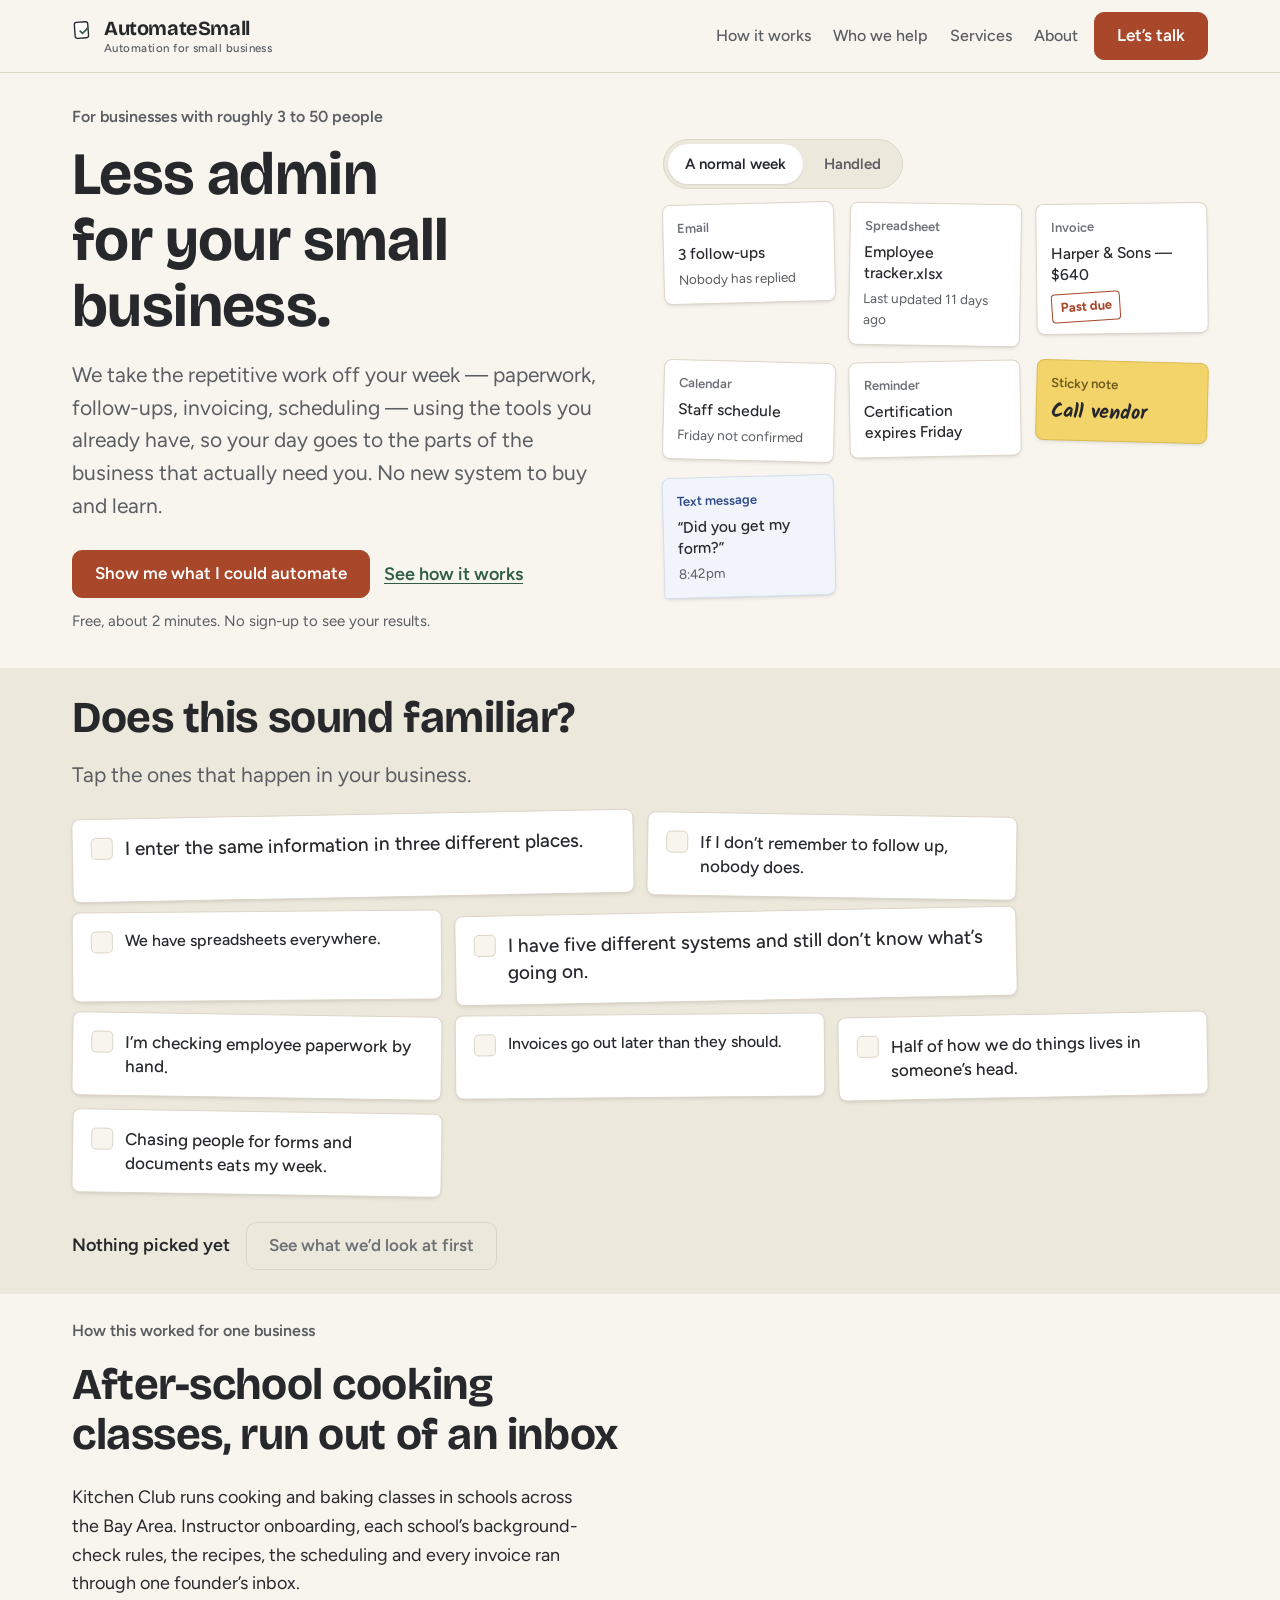
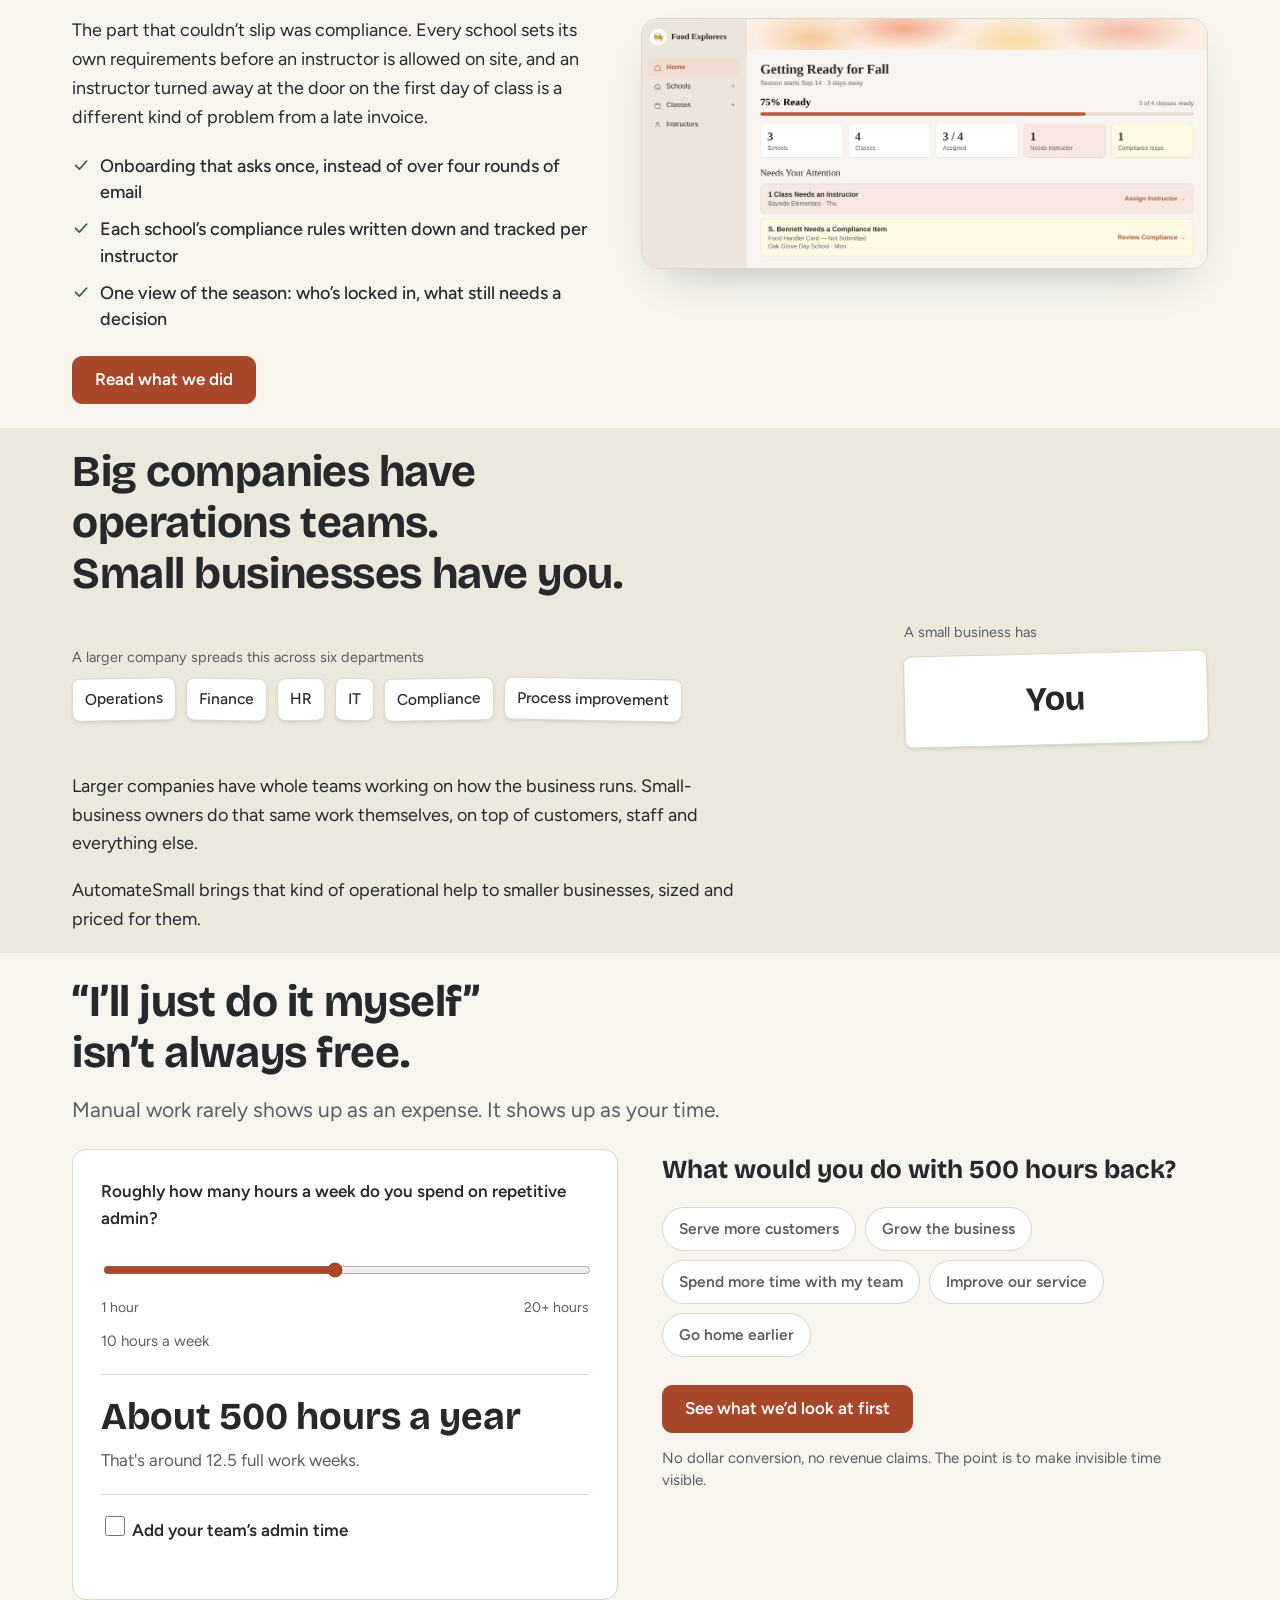
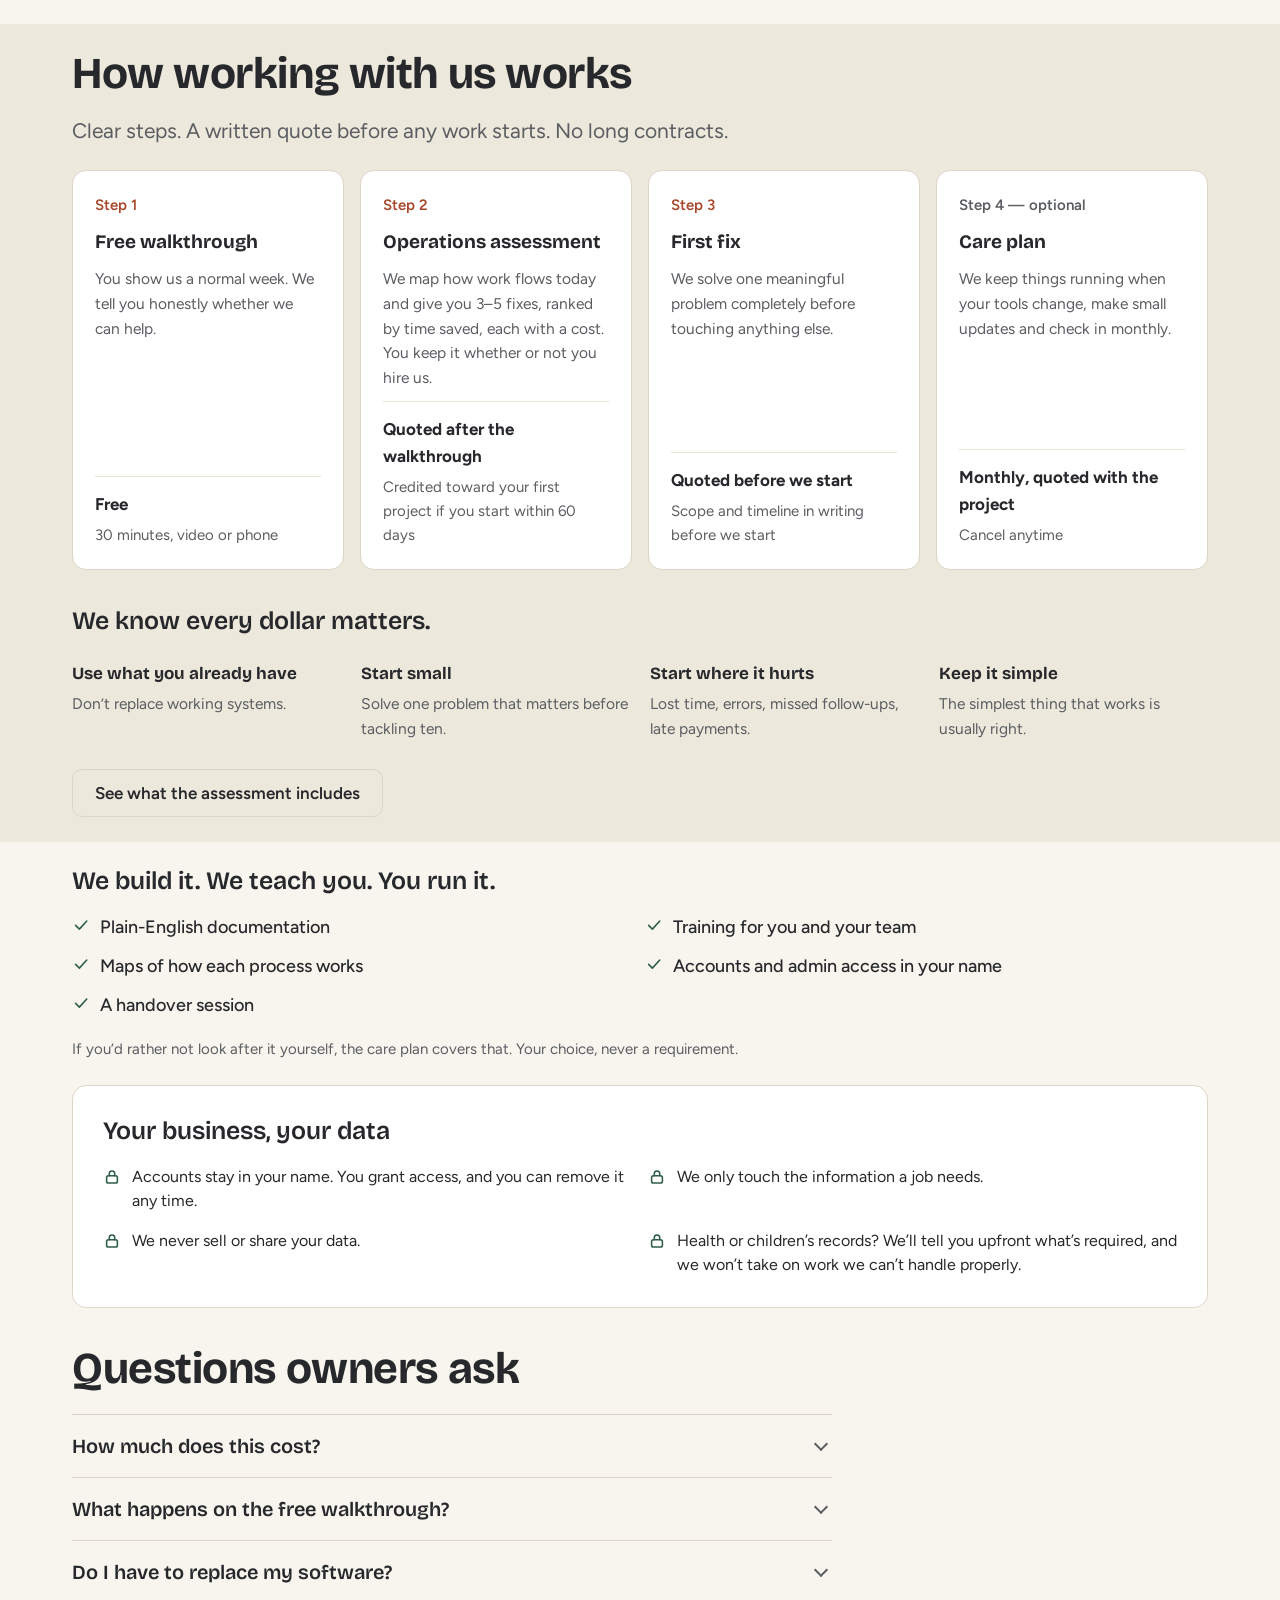
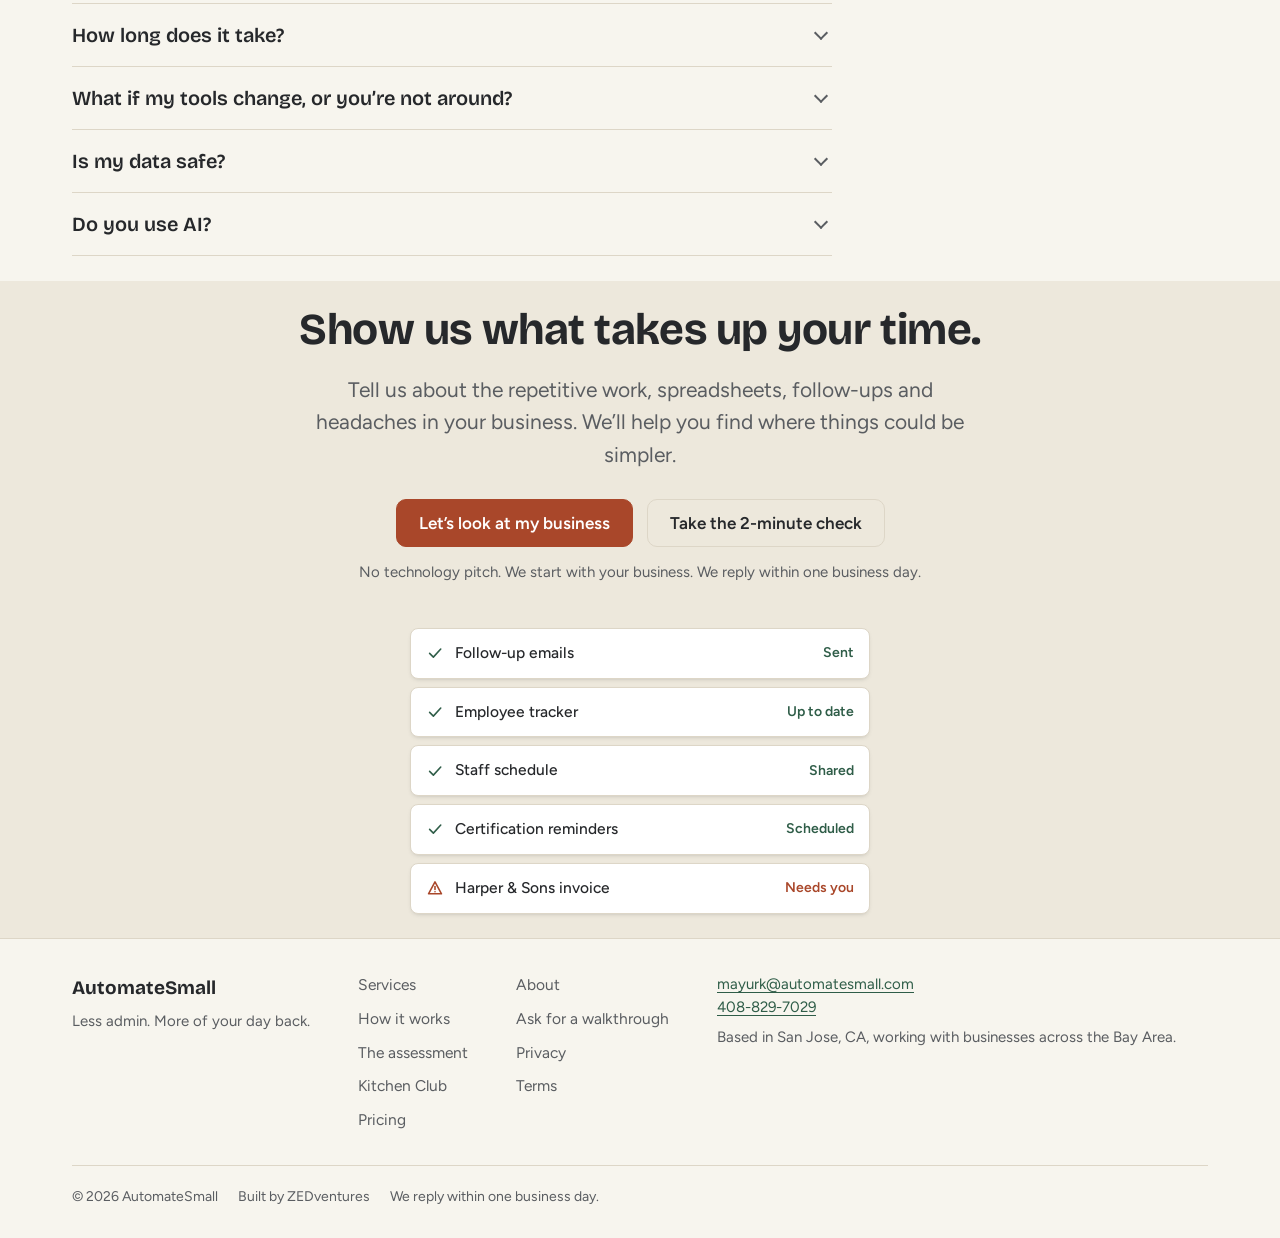
==== index.html @ 80edc84f "Require the kind of business before the check hands off to booking The panel is headed "in a busines" ====
<!doctype html>
<html lang="en">
<head>
<meta charset="utf-8">
<meta name="viewport" content="width=device-width, initial-scale=1">
<title>AutomateSmall</title>
<meta name="description" content="Less admin for small business owners. We look at how your business actually runs, cut the steps that don&rsquo;t need to exist, and make the rest happen automatically using the tools you already have.">
<meta property="og:title" content="AutomateSmall">
<meta property="og:description" content="Less admin for small business owners.">
<meta property="og:url" content="https://automatesmall.com/">
<meta property="og:type" content="website">
<!-- og.png is a real 1200x630 asset built from site copy only. Replace with
     the hero desk render when there is one. -->
<meta property="og:image" content="https://automatesmall.com/assets/og.png">
<meta name="twitter:card" content="summary_large_image">
<link rel="canonical" href="https://automatesmall.com/">
<link rel="preconnect" href="https://fonts.googleapis.com">
<link rel="preconnect" href="https://fonts.gstatic.com" crossorigin>
<link rel="stylesheet" href="https://fonts.googleapis.com/css2?family=Bricolage+Grotesque:opsz,wght@12..96,600;12..96,700&amp;family=Figtree:wght@400;500;600&amp;family=Kalam&amp;display=swap">
<link rel="stylesheet" href="assets/styles.css">
<script type="application/ld+json">{"@context": "https://schema.org", "@graph": [{"@type": "ProfessionalService", "name": "AutomateSmall", "description": "AutomateSmall looks at how a small business actually runs, removes steps that don't need to exist, and makes the rest happen automatically using tools the owner already has.", "url": "https://automatesmall.com", "email": "mayurk@automatesmall.com", "areaServed": "San Francisco Bay Area", "knowsAbout": ["Small business operations", "Process improvement", "Invoice follow-up", "Employee onboarding", "Certification tracking"]}, {"@type": "FAQPage", "mainEntity": [{"@type": "Question", "name": "How much does this cost?", "acceptedAnswer": {"@type": "Answer", "text": "The walkthrough is free. Everything after it is quoted once we have seen how your business actually runs — the assessment after the walkthrough, the first project after the assessment. You get a written quote before any work starts."}}, {"@type": "Question", "name": "What happens on the free walkthrough?", "acceptedAnswer": {"@type": "Answer", "text": "You tell us about a normal week: where the time goes, what falls through the cracks. We’ll say honestly whether we can help. There’s no slide deck and no pressure to buy anything."}}, {"@type": "Question", "name": "Do I have to replace my software?", "acceptedAnswer": {"@type": "Answer", "text": "Usually not. We start with what you already use, and only suggest something new when it clearly saves more than it costs."}}, {"@type": "Question", "name": "How long does it take?", "acceptedAnswer": {"@type": "Answer", "text": "We give you the timeline in writing along with the price, before anything starts. It depends almost entirely on how many tools are involved and how much of the work lives in somebody’s head."}}, {"@type": "Question", "name": "What if my tools change, or youre not around?", "acceptedAnswer": {"@type": "Answer", "text": "Everything is documented so another person could maintain it. If you’d rather not deal with updates yourself, the care plan covers them."}}, {"@type": "Question", "name": "Is my data safe?", "acceptedAnswer": {"@type": "Answer", "text": "We use the access you grant, only for the job at hand, and you can revoke it at any time."}}, {"@type": "Question", "name": "Do you use AI?", "acceptedAnswer": {"@type": "Answer", "text": "Sometimes, where it’s the simplest reliable way to do a job — like sorting incoming documents or drafting a reminder. It always sits inside a process we design, and you approve anything that matters. We pick whatever does the job most simply."}}]}]}</script>
</head>
<body>
<a class="skip" href="#main">Skip to content</a>

<header class="nav" id="nav">
  <div class="wrap">
    <div class="nav__inner">
      <a class="nav__logo" href="index.html">
        <svg class="nav__mark" viewBox="0 0 24 24" fill="none" aria-hidden="true">
          <rect x="3" y="3.4" width="14.6" height="17.4" rx="2.4" fill="#FFFFFF" stroke="#26282B" stroke-width="1.5" transform="rotate(-4 10 12)"/>
          <path d="M9 13.3l2.5 2.5 5.5-5.9" stroke="#2F5D48" stroke-width="1.9" stroke-linecap="round" stroke-linejoin="round"/>
        </svg>
        <span class="nav__name">AutomateSmall<span class="nav__tag">Automation for small business</span></span>
      </a>
      <nav class="nav__links" aria-label="Primary">
        <a href="how-it-works.html">How it works</a>
        <a href="about.html#who">Who we help</a>
        <a href="services.html">Services</a>
        <a href="about.html">About</a>
      </nav>
      <a class="btn btn--primary nav__cta" href="book.html">Let&rsquo;s talk</a>
      <a class="btn btn--primary nav__mcta" href="book.html">Let&rsquo;s talk</a>
      <button class="nav__toggle" id="nav-toggle" aria-expanded="false" aria-controls="nav-panel">Menu</button>
    </div>
    <div class="nav__panel" id="nav-panel">
      <a href="how-it-works.html">How it works</a>
      <a href="about.html#who">Who we help</a>
      <a href="services.html">Services</a>
      <a href="about.html">About</a>
      <a href="book.html">Ask for a walkthrough</a>
    </div>
  </div>
</header>

<main id="main">

<!-- C1 ------------------------------------------------------------- hero -->
<section class="hero">
  <div class="wrap">
    <div class="hero__grid">
      <div>
        <p class="eyebrow">For businesses with roughly 3 to 50 people</p>
        <h1>Less admin for your small business.</h1>
        <p class="lede lede--full">We take the repetitive work off your week &mdash; paperwork, follow-ups, invoicing, scheduling &mdash; using the tools you already have, so your day goes to the parts of the business that actually need you. No new system to buy and learn.</p>
        <p class="lede lede--short">We take repetitive work off your week using the tools you already have.</p>

        <div class="btn-row hero__cta">
          <button class="btn btn--primary" type="button" id="hero-cta">Show me what I could automate</button>
          <a class="textlink" href="how-it-works.html">See how it works</a>
        </div>
        <p class="small hero__micro">Free, about 2 minutes. No sign-up to see your results.</p>

      </div>

      <div id="desk">
        <div class="desk__bar">
          <div class="toggle" role="group" aria-label="Show the desk before or after">
            <button type="button" data-show="before" aria-pressed="true">A normal week</button>
            <button type="button" data-show="after" aria-pressed="false">Handled</button>
          </div>
        </div>
        <div class="stack">
          <div class="stack__layer" data-layer="before">
            <h2 class="vh">A normal week on the desk</h2>
            <div class="slips">
              <article class="slip slip--a"><p class="slip__label">Email</p><p class="slip__body">3 follow-ups</p><p class="slip__meta">Nobody has replied</p></article>
              <article class="slip slip--b"><p class="slip__label">Spreadsheet</p><p class="slip__body">Employee tracker.xlsx</p><p class="slip__meta">Last updated 11 days ago</p></article>
              <article class="slip slip--c"><p class="slip__label">Invoice</p><p class="slip__body">Harper &amp; Sons &mdash; $640</p><span class="stamp stamp--due">Past due</span></article>
              <article class="slip slip--d"><p class="slip__label">Calendar</p><p class="slip__body">Staff schedule</p><p class="slip__meta">Friday not confirmed</p></article>
              <article class="slip slip--e"><p class="slip__label">Reminder</p><p class="slip__body">Certification expires Friday</p></article>
              <article class="slip slip--f slip--sticky"><p class="slip__label">Sticky note</p><p class="slip__body">Call vendor</p></article>
              <article class="slip slip--g slip--msg"><p class="slip__label">Text message</p><p class="slip__body">&ldquo;Did you get my form?&rdquo;</p><p class="slip__meta">8:42pm</p></article>
            </div>
          </div>
          <div class="stack__layer" data-layer="after" data-state="hidden">
            <h2 class="vh">The same week, handled</h2>
            <div class="handled">
              <div class="hcard hcard--done">
                <div class="hcard__top"><span class="hcard__title">Handled</span><span class="hcard__n">3 done</span></div>
                <ul class="tlist">
                  <li><svg width="18" height="18" viewBox="0 0 20 20" fill="none" stroke="#2F5D48" stroke-width="1.75" stroke-linecap="round" stroke-linejoin="round" aria-hidden="true"><path d="M4 10.4l4.2 4.2L16.4 5.6"/></svg><span>3 follow-ups sent</span></li>
                  <li><svg width="18" height="18" viewBox="0 0 20 20" fill="none" stroke="#2F5D48" stroke-width="1.75" stroke-linecap="round" stroke-linejoin="round" aria-hidden="true"><path d="M4 10.4l4.2 4.2L16.4 5.6"/></svg><span>Staff schedule shared</span></li>
                  <li><svg width="18" height="18" viewBox="0 0 20 20" fill="none" stroke="#2F5D48" stroke-width="1.75" stroke-linecap="round" stroke-linejoin="round" aria-hidden="true"><path d="M4 10.4l4.2 4.2L16.4 5.6"/></svg><span>Employee tracker updated</span></li>
                </ul>
              </div>
              <div class="hcard hcard--you">
                <div class="hcard__top"><span class="hcard__title">Needs you</span><span class="hcard__n">2 items</span></div>
                <ul class="tlist">
                  <li><svg width="18" height="18" viewBox="0 0 20 20" fill="none" stroke="#A9472A" stroke-width="1.75" stroke-linecap="round" stroke-linejoin="round" aria-hidden="true"><path d="M10 3.2l7.2 13.2H2.8z"/><path d="M10 8.4v3.2"/><path d="M10 14.1h.01"/></svg><span>Harper &amp; Sons is 30 days past due</span></li>
                  <li><svg width="18" height="18" viewBox="0 0 20 20" fill="none" stroke="#A9472A" stroke-width="1.75" stroke-linecap="round" stroke-linejoin="round" aria-hidden="true"><path d="M10 3.2l7.2 13.2H2.8z"/><path d="M10 8.4v3.2"/><path d="M10 14.1h.01"/></svg><span>Certification expires Friday</span></li>
                </ul>
                <p class="hcard__note">The decisions stay with you. That&rsquo;s deliberate.</p>
              </div>
            </div>
            <p class="exnote"><svg width="16" height="16" viewBox="0 0 20 20" fill="none" stroke="#5A5D61" stroke-width="1.75" stroke-linecap="round" stroke-linejoin="round" aria-hidden="true"><circle cx="10" cy="10" r="7.1"/><path d="M10 9.2v4.2"/><path d="M10 6.4h.01"/></svg><span>Example. Yours is built around the tools you already use.</span></p>
          </div>
        </div>
      </div>
    </div>
  </div>
</section>

<!-- C2 ------------------------------------------------- the recognition wall -->
<section class="sec sec--deep" id="recognition">
  <div class="wrap">
    <div class="sec-head">
      <h2>Does this sound familiar?</h2>
      <p class="lede">Tap the ones that happen in your business.</p>
    </div>
    <div class="wall" id="wall">
        <button type="button" class="stmt stmt--lg" aria-pressed="false" data-id="R1" data-maps="W4 W1 W8"><span class="stmt__box" aria-hidden="true"><svg width="13" height="13" viewBox="0 0 20 20" fill="none" stroke="#2F5D48" stroke-width="2.2" stroke-linecap="round" stroke-linejoin="round"><path d="M4 10.4l4.2 4.2L16.4 5.6"/></svg></span><span>I enter the same information in three different places.</span></button>
        <button type="button" class="stmt" aria-pressed="false" data-id="R2" data-maps="W5 W3 W6"><span class="stmt__box" aria-hidden="true"><svg width="13" height="13" viewBox="0 0 20 20" fill="none" stroke="#2F5D48" stroke-width="2.2" stroke-linecap="round" stroke-linejoin="round"><path d="M4 10.4l4.2 4.2L16.4 5.6"/></svg></span><span>If I don&rsquo;t remember to follow up, nobody does.</span></button>
        <button type="button" class="stmt stmt--sm" aria-pressed="false" data-id="R3" data-maps="W8 W2"><span class="stmt__box" aria-hidden="true"><svg width="13" height="13" viewBox="0 0 20 20" fill="none" stroke="#2F5D48" stroke-width="2.2" stroke-linecap="round" stroke-linejoin="round"><path d="M4 10.4l4.2 4.2L16.4 5.6"/></svg></span><span>We have spreadsheets everywhere.</span></button>
        <button type="button" class="stmt stmt--lg" aria-pressed="false" data-id="R4" data-maps="W8"><span class="stmt__box" aria-hidden="true"><svg width="13" height="13" viewBox="0 0 20 20" fill="none" stroke="#2F5D48" stroke-width="2.2" stroke-linecap="round" stroke-linejoin="round"><path d="M4 10.4l4.2 4.2L16.4 5.6"/></svg></span><span>I have five different systems and still don&rsquo;t know what&rsquo;s going on.</span></button>
        <button type="button" class="stmt" aria-pressed="false" data-id="R5" data-maps="W1 W2 W7"><span class="stmt__box" aria-hidden="true"><svg width="13" height="13" viewBox="0 0 20 20" fill="none" stroke="#2F5D48" stroke-width="2.2" stroke-linecap="round" stroke-linejoin="round"><path d="M4 10.4l4.2 4.2L16.4 5.6"/></svg></span><span>I&rsquo;m checking employee paperwork by hand.</span></button>
        <button type="button" class="stmt stmt--sm" aria-pressed="false" data-id="R6" data-maps="W3"><span class="stmt__box" aria-hidden="true"><svg width="13" height="13" viewBox="0 0 20 20" fill="none" stroke="#2F5D48" stroke-width="2.2" stroke-linecap="round" stroke-linejoin="round"><path d="M4 10.4l4.2 4.2L16.4 5.6"/></svg></span><span>Invoices go out later than they should.</span></button>
        <button type="button" class="stmt" aria-pressed="false" data-id="R7" data-maps="W1 W4"><span class="stmt__box" aria-hidden="true"><svg width="13" height="13" viewBox="0 0 20 20" fill="none" stroke="#2F5D48" stroke-width="2.2" stroke-linecap="round" stroke-linejoin="round"><path d="M4 10.4l4.2 4.2L16.4 5.6"/></svg></span><span>Half of how we do things lives in someone&rsquo;s head.</span></button>
        <button type="button" class="stmt" aria-pressed="false" data-id="R8" data-maps="W7 W4"><span class="stmt__box" aria-hidden="true"><svg width="13" height="13" viewBox="0 0 20 20" fill="none" stroke="#2F5D48" stroke-width="2.2" stroke-linecap="round" stroke-linejoin="round"><path d="M4 10.4l4.2 4.2L16.4 5.6"/></svg></span><span>Chasing people for forms and documents eats my week.</span></button>
    </div>
    <div class="wall__bar">
      <p class="wall__count" id="wall-count" aria-live="polite">Nothing picked yet</p>
      <button class="btn btn--primary" type="button" id="wall-cta" disabled>See what we&rsquo;d look at first</button>
    </div>
  </div>
</section>

<!-- STORY ---------------------------------------------------------------
     Proof belongs immediately before the price. Still singular, not a
     "Case Studies" library. -->
<section class="sec" id="story">
  <div class="wrap">
    <div class="sec-head">
      <p class="eyebrow">How this worked for one business</p>
      <h2>After-school cooking classes, run out of an inbox</h2>
    </div>

    <div class="story">
      <div>
        <div class="prose">
          <p>Kitchen Club runs cooking and baking classes in schools across the Bay Area. Instructor onboarding, each school&rsquo;s background-check rules, the recipes, the scheduling and every invoice ran through one founder&rsquo;s inbox.</p>
          <p>The part that couldn&rsquo;t slip was compliance. Every school sets its own requirements before an instructor is allowed on site, and an instructor turned away at the door on the first day of class is a different kind of problem from a late invoice.</p>
        </div>
        <ul class="story__list">
          <li><svg width="18" height="18" viewBox="0 0 20 20" fill="none" stroke="#2F5D48" stroke-width="1.75" stroke-linecap="round" stroke-linejoin="round" aria-hidden="true"><path d="M4 10.4l4.2 4.2L16.4 5.6"/></svg><span>Onboarding that asks once, instead of over four rounds of email</span></li>
          <li><svg width="18" height="18" viewBox="0 0 20 20" fill="none" stroke="#2F5D48" stroke-width="1.75" stroke-linecap="round" stroke-linejoin="round" aria-hidden="true"><path d="M4 10.4l4.2 4.2L16.4 5.6"/></svg><span>Each school&rsquo;s compliance rules written down and tracked per instructor</span></li>
          <li><svg width="18" height="18" viewBox="0 0 20 20" fill="none" stroke="#2F5D48" stroke-width="1.75" stroke-linecap="round" stroke-linejoin="round" aria-hidden="true"><path d="M4 10.4l4.2 4.2L16.4 5.6"/></svg><span>One view of the season: who&rsquo;s locked in, what still needs a decision</span></li>
        </ul>
        <div class="btn-row" style="margin-top:24px">
          <a class="btn btn--primary" href="kitchen-club.html">Read what we did</a>
        </div>
      </div>
      <a class="story__shot" href="kitchen-club.html" aria-label="Read the Kitchen Club use case">
        <img src="assets/fe-season.webp" width="2560" height="1130" loading="lazy" decoding="async"
             alt="The season overview she opens each morning: how ready the season is, and the two things that need her today.">
      </a>
    </div>
  </div>
</section>

<!-- C4 ----------------------------------------------------------- teams -->
<section class="sec sec--tight sec--deep" id="teams">
  <div class="wrap">
    <div class="sec-head">
      <h2>Big companies have operations teams.<br>Small businesses have you.</h2>
    </div>
    <div class="teams">
      <div>
        <p class="teams__label">A larger company spreads this across six departments</p>
        <div class="tags">
          <span class="tag">Operations</span><span class="tag">Finance</span><span class="tag">HR</span>
          <span class="tag">IT</span><span class="tag">Compliance</span><span class="tag">Process improvement</span>
        </div>
      </div>
      <div>
        <p class="teams__label">A small business has</p>
        <div class="youslip">You</div>
      </div>
    </div>
    <div class="prose" style="margin-top:clamp(18px,2.2vw,26px)">
      <p>Larger companies have whole teams working on how the business runs. Small-business owners do that same work themselves, on top of customers, staff and everything else.</p>
      <p>AutomateSmall brings that kind of operational help to smaller businesses, sized and priced for them.</p>
    </div>
  </div>
</section>

<!-- C8 ------------------------------------------------------- calculator -->
<section class="sec" id="time">
  <div class="wrap">
    <div class="sec-head">
      <h2>&ldquo;I&rsquo;ll just do it myself&rdquo; isn&rsquo;t always free.</h2>
      <p class="lede">Manual work rarely shows up as an expense. It shows up as your time.</p>
    </div>
    <div class="calc">
      <div class="cpanel">
        <label for="hours">Roughly how many hours a week do you spend on repetitive admin?</label>
        <input type="range" id="hours" min="1" max="20" step="1" value="10" aria-valuetext="10 hours a week">
        <div class="scale" aria-hidden="true"><span>1 hour</span><span>20+ hours</span></div>
        <p class="small" style="margin-top:10px" id="hours-out">10 hours a week</p>

        <div class="readout">
          <p class="readout__big" id="calc-big" aria-live="polite">About 500 hours a year</p>
          <p class="readout__sub" id="calc-sub">That&rsquo;s around 12.5 full work weeks.</p>
          <p class="readout__team" id="calc-team" hidden></p>
        </div>

        <div class="teamtoggle">
          <label class="switch" for="team-toggle">
            <input type="checkbox" id="team-toggle">
            <span>Add your team&rsquo;s admin time</span>
          </label>
          <div class="teamfields" id="team-fields" hidden>
            <div>
              <p style="font-weight:600;margin-bottom:8px" id="team-people-label">People who do admin</p>
              <div class="numrow" role="group" aria-labelledby="team-people-label">
                <button type="button" data-step="-1" aria-label="One fewer person">&minus;</button>
                <output id="team-people" aria-live="polite">0</output>
                <button type="button" data-step="1" aria-label="One more person">+</button>
              </div>
            </div>
            <div>
              <label for="team-each" style="display:block;font-weight:600;margin-bottom:8px">Hours each per week: <output id="team-each-out">0</output></label>
              <input type="range" id="team-each" min="0" max="10" step="1" value="0">
            </div>
          </div>
        </div>
      </div>

      <div>
        <p class="calcq" id="calc-q">What would you do with 500 hours back?</p>
        <div class="chips" id="timeback" role="group" aria-label="What you would do with the time back">
          <button type="button" class="chip" aria-pressed="false">Serve more customers</button>
          <button type="button" class="chip" aria-pressed="false">Grow the business</button>
          <button type="button" class="chip" aria-pressed="false">Spend more time with my team</button>
          <button type="button" class="chip" aria-pressed="false">Improve our service</button>
          <button type="button" class="chip" aria-pressed="false">Go home earlier</button>
        </div>
        <div class="btn-row" style="margin-top:28px">
          <button class="btn btn--primary" type="button" id="calc-cta">See what we&rsquo;d look at first</button>
        </div>
        <p class="small" style="margin-top:14px">No dollar conversion, no revenue claims. The point is to make invisible time visible.</p>
      </div>
    </div>
  </div>
</section>

<!-- C9 ----------------------------------------------------------- pricing -->
<section class="sec sec--deep" id="pricing">
  <div class="wrap">
    <div class="sec-head">
      <h2>How working with us works</h2>
      <p class="lede">Clear steps. A written quote before any work starts. No long contracts.</p>
    </div>
    <div class="plan">
      <div class="pstep">
        <p class="pstep__k">Step 1</p>
        <p class="pstep__t">Free walkthrough</p>
        <p class="pstep__d">You show us a normal week. We tell you honestly whether we can help.</p>
        <div class="pstep__meta"><span class="pstep__price">Free</span><span class="pstep__time">30 minutes, video or phone</span></div>
      </div>
      <div class="pstep">
        <p class="pstep__k">Step 2</p>
        <p class="pstep__t">Operations assessment</p>
        <p class="pstep__d">We map how work flows today and give you 3&ndash;5 fixes, ranked by time saved, each with a cost. You keep it whether or not you hire us.</p>
        <div class="pstep__meta"><span class="pstep__price">Quoted after the walkthrough</span><span class="pstep__time">Credited toward your first project if you start within 60 days</span></div>
      </div>
      <div class="pstep">
        <p class="pstep__k">Step 3</p>
        <p class="pstep__t">First fix</p>
        <p class="pstep__d">We solve one meaningful problem completely before touching anything else.</p>
        <div class="pstep__meta"><span class="pstep__price">Quoted before we start</span><span class="pstep__time">Scope and timeline in writing before we start</span></div>
      </div>
      <div class="pstep pstep--opt">
        <p class="pstep__k">Step 4 &mdash; optional</p>
        <p class="pstep__t">Care plan</p>
        <p class="pstep__d">We keep things running when your tools change, make small updates and check in monthly.</p>
        <div class="pstep__meta"><span class="pstep__price">Monthly, quoted with the project</span><span class="pstep__time">Cancel anytime</span></div>
      </div>
    </div>

    <div class="principles">
      <h3>We know every dollar matters.</h3>
      <div class="principles__grid">
        <div><p class="pr__t">Use what you already have</p><p class="pr__d">Don&rsquo;t replace working systems.</p></div>
        <div><p class="pr__t">Start small</p><p class="pr__d">Solve one problem that matters before tackling ten.</p></div>
        <div><p class="pr__t">Start where it hurts</p><p class="pr__d">Lost time, errors, missed follow-ups, late payments.</p></div>
        <div><p class="pr__t">Keep it simple</p><p class="pr__d">The simplest thing that works is usually right.</p></div>
      </div>
      <div class="btn-row" style="margin-top:28px">
        <a class="btn btn--ghost" href="assessment.html">See what the assessment includes</a>
      </div>
    </div>
  </div>
</section>

<!-- C10 ------------------------------------------------ you own it -->
<section class="sec" id="own">
  <div class="wrap">
    <div class="own">
      <h3>We build it. We teach you. You run it.</h3>
      <ul class="own__list">
        <li><svg width="18" height="18" viewBox="0 0 20 20" fill="none" stroke="#2F5D48" stroke-width="1.75" stroke-linecap="round" stroke-linejoin="round" aria-hidden="true"><path d="M4 10.4l4.2 4.2L16.4 5.6"/></svg><span>Plain-English documentation</span></li>
        <li><svg width="18" height="18" viewBox="0 0 20 20" fill="none" stroke="#2F5D48" stroke-width="1.75" stroke-linecap="round" stroke-linejoin="round" aria-hidden="true"><path d="M4 10.4l4.2 4.2L16.4 5.6"/></svg><span>Training for you and your team</span></li>
        <li><svg width="18" height="18" viewBox="0 0 20 20" fill="none" stroke="#2F5D48" stroke-width="1.75" stroke-linecap="round" stroke-linejoin="round" aria-hidden="true"><path d="M4 10.4l4.2 4.2L16.4 5.6"/></svg><span>Maps of how each process works</span></li>
        <li><svg width="18" height="18" viewBox="0 0 20 20" fill="none" stroke="#2F5D48" stroke-width="1.75" stroke-linecap="round" stroke-linejoin="round" aria-hidden="true"><path d="M4 10.4l4.2 4.2L16.4 5.6"/></svg><span>Accounts and admin access in your name</span></li>
        <li><svg width="18" height="18" viewBox="0 0 20 20" fill="none" stroke="#2F5D48" stroke-width="1.75" stroke-linecap="round" stroke-linejoin="round" aria-hidden="true"><path d="M4 10.4l4.2 4.2L16.4 5.6"/></svg><span>A handover session</span></li>
      </ul>
      <p class="small" style="margin-top:18px">If you&rsquo;d rather not look after it yourself, the care plan covers that. Your choice, never a requirement.</p>
    </div>
  </div>
</section>

<!-- C11 -------------------------------------------------- your data + FAQ -->
<section class="sec" id="faq">
  <div class="wrap">
    <div class="trust">
      <h3>Your business, your data</h3>
      <div class="trust__grid">
        <p class="trust__i"><svg width="18" height="18" viewBox="0 0 20 20" fill="none" stroke="#2F5D48" stroke-width="1.75" stroke-linecap="round" stroke-linejoin="round" aria-hidden="true"><rect x="4" y="8.6" width="12" height="8" rx="2"/><path d="M7 8.6V6.4a3 3 0 016 0v2.2"/></svg><span>Accounts stay in your name. You grant access, and you can remove it any time.</span></p>
        <p class="trust__i"><svg width="18" height="18" viewBox="0 0 20 20" fill="none" stroke="#2F5D48" stroke-width="1.75" stroke-linecap="round" stroke-linejoin="round" aria-hidden="true"><rect x="4" y="8.6" width="12" height="8" rx="2"/><path d="M7 8.6V6.4a3 3 0 016 0v2.2"/></svg><span>We only touch the information a job needs.</span></p>
        <p class="trust__i"><svg width="18" height="18" viewBox="0 0 20 20" fill="none" stroke="#2F5D48" stroke-width="1.75" stroke-linecap="round" stroke-linejoin="round" aria-hidden="true"><rect x="4" y="8.6" width="12" height="8" rx="2"/><path d="M7 8.6V6.4a3 3 0 016 0v2.2"/></svg><span>We never sell or share your data.</span></p>
        <p class="trust__i"><svg width="18" height="18" viewBox="0 0 20 20" fill="none" stroke="#2F5D48" stroke-width="1.75" stroke-linecap="round" stroke-linejoin="round" aria-hidden="true"><rect x="4" y="8.6" width="12" height="8" rx="2"/><path d="M7 8.6V6.4a3 3 0 016 0v2.2"/></svg><span>Health or children&rsquo;s records? We&rsquo;ll tell you upfront what&rsquo;s required, and we won&rsquo;t take on work we can&rsquo;t handle properly.</span></p>
      </div>
    </div>

    <div class="faq">
      <h2 style="margin-bottom:20px">Questions owners ask</h2>
      <details>
        <summary>How much does this cost?</summary>
        <div class="faq__a"><p>The walkthrough is free. Everything after it is quoted once we have seen how your business actually runs — the assessment after the walkthrough, the first project after the assessment. You get a written quote before any work starts.</p></div>
      </details>
      <details>
        <summary>What happens on the free walkthrough?</summary>
        <div class="faq__a"><p>You tell us about a normal week: where the time goes, what falls through the cracks. We&rsquo;ll say honestly whether we can help. There&rsquo;s no slide deck and no pressure to buy anything.</p></div>
      </details>
      <details>
        <summary>Do I have to replace my software?</summary>
        <div class="faq__a"><p>Usually not. We start with what you already use, and only suggest something new when it clearly saves more than it costs.</p></div>
      </details>
            <details>
        <summary>How long does it take?</summary>
        <div class="faq__a"><p>We give you the timeline in writing along with the price, before anything starts. It depends almost entirely on how many tools are involved and how much of the work lives in somebody’s head.</p></div>
      </details>
            <details>
        <summary>What if my tools change, or you&rsquo;re not around?</summary>
        <div class="faq__a"><p>Everything is documented so another person could maintain it. If you&rsquo;d rather not deal with updates yourself, the care plan covers them.</p></div>
      </details>
      <details>
        <summary>Is my data safe?</summary>
        <div class="faq__a"><p>We use the access you grant, only for the job at hand, and you can revoke it at any time.</p></div>
      </details>
            <details>
        <summary>Do you use AI?</summary>
        <div class="faq__a"><p>Sometimes, where it&rsquo;s the simplest reliable way to do a job &mdash; like sorting incoming documents or drafting a reminder. It always sits inside a process we design, and you approve anything that matters. We pick whatever does the job most simply.</p></div>
      </details>
                </div>
  </div>
</section>

<!-- C12 -------------------------------------------------------- final CTA -->
<section class="sec final" id="final">
  <div class="wrap">
    <h2>Show us what takes up your time.</h2>
    <p class="lede" style="margin-top:18px">Tell us about the repetitive work, spreadsheets, follow-ups and headaches in your business. We&rsquo;ll help you find where things could be simpler.</p>
    <div class="btn-row" style="margin-top:28px">
      <a class="btn btn--primary" href="book.html">Let&rsquo;s look at my business</a>
      <a class="btn btn--ghost" href="#recognition">Take the 2-minute check</a>
    </div>
    <p class="small" style="margin-top:14px">No technology pitch. We start with your business. We reply within one business day.</p>

    <div class="tidy">
      <div class="tidy__r"><svg width="18" height="18" viewBox="0 0 20 20" fill="none" stroke="#2F5D48" stroke-width="1.75" stroke-linecap="round" stroke-linejoin="round" aria-hidden="true"><path d="M4 10.4l4.2 4.2L16.4 5.6"/></svg><span class="tidy__t">Follow-up emails</span><span class="tidy__s">Sent</span></div>
      <div class="tidy__r"><svg width="18" height="18" viewBox="0 0 20 20" fill="none" stroke="#2F5D48" stroke-width="1.75" stroke-linecap="round" stroke-linejoin="round" aria-hidden="true"><path d="M4 10.4l4.2 4.2L16.4 5.6"/></svg><span class="tidy__t">Employee tracker</span><span class="tidy__s">Up to date</span></div>
      <div class="tidy__r"><svg width="18" height="18" viewBox="0 0 20 20" fill="none" stroke="#2F5D48" stroke-width="1.75" stroke-linecap="round" stroke-linejoin="round" aria-hidden="true"><path d="M4 10.4l4.2 4.2L16.4 5.6"/></svg><span class="tidy__t">Staff schedule</span><span class="tidy__s">Shared</span></div>
      <div class="tidy__r"><svg width="18" height="18" viewBox="0 0 20 20" fill="none" stroke="#2F5D48" stroke-width="1.75" stroke-linecap="round" stroke-linejoin="round" aria-hidden="true"><path d="M4 10.4l4.2 4.2L16.4 5.6"/></svg><span class="tidy__t">Certification reminders</span><span class="tidy__s">Scheduled</span></div>
      <div class="tidy__r"><svg width="18" height="18" viewBox="0 0 20 20" fill="none" stroke="#A9472A" stroke-width="1.75" stroke-linecap="round" stroke-linejoin="round" aria-hidden="true"><path d="M10 3.2l7.2 13.2H2.8z"/><path d="M10 8.4v3.2"/><path d="M10 14.1h.01"/></svg><span class="tidy__t">Harper &amp; Sons invoice</span><span class="tidy__s tidy__s--you">Needs you</span></div>
    </div>
  </div>
</section>

</main>

<!-- Sticky check pill -->
<button class="pill" type="button" id="pill">View results <span aria-hidden="true">&middot;</span> <b id="pill-n">0</b> <span id="pill-word">selected</span></button>

<!-- Result panel -->
<div class="scrim" id="scrim" hidden></div>
<div class="drawer" id="drawer" role="dialog" aria-modal="true" aria-labelledby="drawer-title" hidden>
  <div class="drawer__h">
    <h2 id="drawer-title">Here&rsquo;s where we&rsquo;d start in a business like yours</h2>
    <button class="drawer__x" type="button" id="drawer-close" aria-label="Close">
      <svg width="18" height="18" viewBox="0 0 20 20" fill="none" stroke="currentColor" stroke-width="1.75" stroke-linecap="round" aria-hidden="true"><path d="M5 5l10 10M15 5L5 15"/></svg>
    </button>
  </div>
  <div class="drawer__b">
    <div id="drawer-empty" hidden>
      <p>Pick at least one thing that happens in your business and we&rsquo;ll show you where we&rsquo;d start.</p>
      <div class="btn-row" style="margin-top:18px"><button class="btn btn--primary" type="button" id="drawer-goto">Go to the list</button></div>
    </div>
    <div id="drawer-result">
      <div class="field">
        <label for="drawer-industry">What kind of business?</label>
        <select id="drawer-industry" aria-describedby="drawer-industry-err"><option value="">Choose one</option><option value="home">Home services &amp; trades</option><option value="studios">Studios &amp; learning centers</option><option value="professional">Professional services</option><option value="retail">Retail &amp; specialty</option><option value="health">Health &amp; dental practices</option><option value="childcare">Childcare &amp; after-school</option><option value="construction">Construction</option><option value="other">Something else</option></select>
        <p class="err" id="drawer-industry-err" hidden><svg width="15" height="15" viewBox="0 0 20 20" fill="none" stroke="#B3261E" stroke-width="1.75" stroke-linecap="round" aria-hidden="true"><circle cx="10" cy="10" r="7.1"/><path d="M10 6.3v4.4"/><path d="M10 13.6h.01"/></svg><span>Pick the closest one so the list below is about your business, not businesses in general.</span></p>
      </div>
      <div>
        <div class="picked-head">
          <span class="picked-head__t">Where we&rsquo;d start</span>
          <span class="picked-head__n" id="drawer-count"></span>
        </div>
        <ol class="picked" id="drawer-list"></ol>
      </div>

      <!-- Universal follow-ups. Every visitor sees the same three questions
           whatever business they run -- consistency is the point. Industry
           only reorders the list above; it never changes what we ask. -->
      <div class="dq" id="drawer-more">
        <p class="dq__h">A few more questions, the same ones we ask everybody. They make the walkthrough shorter.</p>

        <div class="dq__q">
          <p class="dq__l" id="dq-size-l">Roughly how many people work there, including you?</p>
          <div class="chips" id="dq-size" role="group" aria-labelledby="dq-size-l">
            <button class="chip" type="button" aria-pressed="false" data-v="1-5">1&ndash;5</button>
            <button class="chip" type="button" aria-pressed="false" data-v="6-15">6&ndash;15</button>
            <button class="chip" type="button" aria-pressed="false" data-v="16-50">16&ndash;50</button>
            <button class="chip" type="button" aria-pressed="false" data-v="50+">50+</button>
          </div>
        </div>

        <div class="dq__q">
          <p class="dq__l" id="dq-time-l">How much of your week goes to this kind of admin?</p>
          <div class="chips" id="dq-time" role="group" aria-labelledby="dq-time-l">
            <button class="chip" type="button" aria-pressed="false" data-v="under5">Under 5 hours</button>
            <button class="chip" type="button" aria-pressed="false" data-v="5to10">5&ndash;10 hours</button>
            <button class="chip" type="button" aria-pressed="false" data-v="10to20">10&ndash;20 hours</button>
            <button class="chip" type="button" aria-pressed="false" data-v="20plus">20+ hours</button>
            <button class="chip" type="button" aria-pressed="false" data-v="unsure">Not sure</button>
          </div>
        </div>

        <div class="dq__q" id="dq-pain-wrap" hidden>
          <p class="dq__l" id="dq-pain-l">Which of those would you fix first?</p>
          <div class="chips" id="dq-pain" role="group" aria-labelledby="dq-pain-l"></div>
        </div>
      </div>

      <!-- The one place the answers stop being the same for everybody. -->
      <div class="field dq__free">
        <label for="drawer-notes">Anything specific to your business we should know? <span style="font-weight:400;color:var(--ink-soft)">(optional)</span></label>
        <p class="hint" id="drawer-notes-hint">Everything above is the same for every business. This is the part that isn&rsquo;t &mdash; a rule you work under, a system you&rsquo;re stuck with, the week that always goes wrong.</p>
        <textarea id="drawer-notes" rows="3" maxlength="600" aria-describedby="drawer-notes-hint"></textarea>
        <p class="hint" id="drawer-notes-count" aria-live="polite" hidden></p>
      </div>
      <p class="timeline" id="drawer-time" hidden></p>
      <p class="timeline" id="drawer-time-prompt" hidden>Want to know what this is costing you in time?
        <a href="#time" data-close-drawer>Estimate my admin time</a></p>
      <p class="caveat"><svg width="16" height="16" viewBox="0 0 20 20" fill="none" stroke="#5A5D61" stroke-width="1.75" stroke-linecap="round" stroke-linejoin="round" aria-hidden="true"><circle cx="10" cy="10" r="7.1"/><path d="M10 9.2v4.2"/><path d="M10 6.4h.01"/></svg><span>This is a starting point based on your answers, not a quote. A 30-minute walkthrough tells us much more.</span></p>
    </div>
  </div>
  <div class="drawer__f">
    <button class="btn btn--primary" type="button" id="drawer-book">Ask for a free walkthrough</button>
  </div>
</div>

<footer class="foot">
  <div class="wrap">
    <div class="foot__grid">
      <div>
        <p class="foot__brand">AutomateSmall</p>
        <p class="foot__tag">Less admin. More of your day back.</p>
      </div>
      <nav aria-label="What we do">
        <a href="services.html">Services</a>
        <a href="how-it-works.html">How it works</a>
        <a href="assessment.html">The assessment</a>
        <a href="kitchen-club.html">Kitchen Club</a>
        <a href="index.html#pricing">Pricing</a>
      </nav>
      <nav aria-label="Company">
        <a href="about.html">About</a>
        <a href="book.html">Ask for a walkthrough</a>
        <a href="privacy.html">Privacy</a>
        <a href="terms.html">Terms</a>
      </nav>
      <div>
        <p class="small"><a href="mailto:mayurk@automatesmall.com">mayurk@automatesmall.com</a><br><a href="tel:+14088297029">408-829-7029</a></p>
        <p class="small" style="margin-top:8px">Based in San Jose, CA, working with businesses across the Bay Area.</p>
      </div>
    </div>
    <div class="foot__legal">
      <span>&copy; 2026 AutomateSmall</span>
      <span>Built by ZEDventures</span>
      <span>We reply within one business day.</span>
    </div>
  </div>
</footer>

<script src="assets/site.js" defer></script>
</body>
</html>
---- assets/styles.css ----
/* ==========================================================================
   AutomateSmall — spec v2. "The owner's desk".
   Single committed light theme: paper is the identity.
   No all-caps labels anywhere (B3). No accent but brick on buttons,
   ledger on links. Status never by colour alone.
   ========================================================================== */

:root{
  color-scheme: light;

  /* B2 tokens */
  --paper:            #F7F5EE;
  --paper-deep:       #EDE8DC;
  --card:             #FFFFFF;
  --ink:              #26282B;
  --ink-soft:         #5A5D61;
  --ledger:           #2F5D48;
  --brick:            #A9472A;
  --sticky:           #F3D46B;
  --ballpoint:        #2E4A8B;
  --status-attention: #B3261E;
  --status-due:       #9A6700;
  --line:             #DDD6C7;

  /* Derived, kept in the same warm family */
  --brick-deep:   #8E3A21;
  --ledger-tint:  #E7EFE9;
  --brick-tint:   #F6EBE6;
  --sticky-tint:  #FBF3D6;
  --line-soft:    #E9E3D6;
  --ink-faint:    #6E7175;

  --display: "Bricolage Grotesque", "Trebuchet MS", system-ui, sans-serif;
  --body:    "Figtree", -apple-system, BlinkMacSystemFont, "Segoe UI", Helvetica, Arial, sans-serif;
  --hand:    "Kalam", "Bradley Hand", cursive;

  --shadow-panel: 0 20px 46px -26px rgba(38,40,43,.40);
  --shadow-slip:  0 2px 5px -3px rgba(38,40,43,.34);
  --r-slip: 8px;
  --r-card: 14px;
  --r-panel: 16px;

  --gutter: clamp(20px, 5vw, 32px);
  --sec-pad: clamp(18px, 1.9vw, 28px);
}

*,*::before,*::after{ box-sizing:border-box; }
/* The hidden attribute must beat any author display rule. */
[hidden]{ display:none !important; }
html{ -webkit-text-size-adjust:100%; scroll-behavior:smooth; }
@media (prefers-reduced-motion: reduce){ html{ scroll-behavior:auto; } }

body{
  margin:0;
  background:var(--paper);
  color:var(--ink);
  font:400 17px/1.6 var(--body);
  -webkit-font-smoothing:antialiased;
}
@media (min-width:760px){ body{ font-size:18px; } }
body.is-locked{ overflow:hidden; }

img,svg{ max-width:100%; }

/* ---------- Type (B3). Sentence case throughout; no all-caps. ---------- */
h1,h2,h3,h4{ font-family:var(--display); font-weight:700; margin:0; text-wrap:balance; }
h1{ font-size:clamp(38px,5.6vw,60px); line-height:1.1;  letter-spacing:-.01em; }
h2{ font-size:clamp(30px,3.9vw,44px); line-height:1.15; letter-spacing:-.01em; }
h3{ font-size:clamp(21px,2.1vw,25px); line-height:1.25; font-weight:600; }
h4{ font-size:18px; line-height:1.3; font-weight:600; }
p{ margin:0; }

.prose{ max-width:min(680px,68ch); }
.prose p + p{ margin-top:1em; }
.lede{ font-size:clamp(18px,1.9vw,21px); line-height:1.55; color:var(--ink-soft); max-width:min(680px,68ch); }
.small{ font-size:15px; line-height:1.5; color:var(--ink-soft); }

/* Eyebrow: sentence case, ink-soft, 15-16px/600. Used sparingly. */
.eyebrow{ font-size:16px; font-weight:600; color:var(--ink-soft); margin:0 0 12px; }

.hand{ font-family:var(--hand); font-weight:400; }
/* Placeholders must wrap: a long [legal entity name ...] with nowrap sets a
   huge min-content width and drags its grid column past the viewport. */
.tofill{ background:var(--sticky-tint); box-shadow:inset 0 -2px 0 #E2CE87; padding:1px 5px; border-radius:3px; font-weight:600; overflow-wrap:anywhere; }

a{ color:var(--ledger); text-underline-offset:3px; text-decoration-thickness:1px; }
a:hover{ color:var(--brick-deep); }
:focus-visible{ outline:2px solid var(--ledger); outline-offset:2px; border-radius:3px; }

.skip{ position:absolute; left:-9999px; top:0; z-index:99; background:var(--ink); color:var(--paper); padding:12px 18px; }
.skip:focus{ left:0; color:var(--paper); }
.vh{ position:absolute; width:1px; height:1px; overflow:hidden; clip:rect(0 0 0 0); white-space:nowrap; }

/* ---------- Layout (B4) ---------- */
.wrap{ width:100%; max-width:1200px; margin-inline:auto; padding-inline:var(--gutter); }
.wrap--narrow{ max-width:860px; }
.sec{ padding-block:var(--sec-pad); background:var(--paper); }
.sec--deep{ background:var(--paper-deep); }
.sec--tight{ padding-block:clamp(14px,1.5vw,20px); }
.sec-head{ max-width:min(680px,68ch); margin-bottom:clamp(14px,1.8vw,22px); }

/* Two sections on the same ground read as one block with a hole punched in
   it, because you get both paddings and no boundary. If that ever happens
   again, collapse the seam instead of doubling it. */
.sec--deep + .sec--deep,
.sec--deep + .sec.final,
.sec:not(.sec--deep):not(.final) + .sec:not(.sec--deep):not(.final){ padding-top:0; }
.sec-head > * + *{ margin-top:16px; }
:target,[id]{ scroll-margin-top:92px; }

/* ---------- Buttons (A4: say exactly what happens; no arrows) ---------- */
.btn{
  display:inline-flex; align-items:center; justify-content:center; gap:9px;
  min-height:48px; padding:12px 22px;
  font:600 17px/1.25 var(--body); text-align:center; text-decoration:none;
  border-radius:10px; border:1px solid transparent; cursor:pointer;
  transition:background-color .15s ease, border-color .15s ease, transform .1s ease;
}
.btn--primary{ background:var(--brick); color:#FFF; border-color:var(--brick); }
.btn--primary:hover{ background:var(--brick-deep); border-color:var(--brick-deep); color:#FFF; transform:translateY(-1px); }
.btn--ghost{ background:transparent; color:var(--ink); border-color:var(--line); }
.btn--ghost:hover{ background:var(--card); border-color:var(--ink-soft); color:var(--ink); transform:translateY(-1px); }
.btn:disabled{ background:var(--paper-deep); border-color:var(--line); color:var(--ink-faint);
  opacity:1; cursor:not-allowed; transform:none; }
.btn-row{ display:flex; flex-wrap:wrap; gap:14px; align-items:center; }
.textlink{ font-weight:600; }

/* ---------- Header ---------- */
.nav{ position:sticky; top:0; z-index:40; background:var(--paper); border-bottom:1px solid var(--line); transition:padding .18s ease; }
.nav__inner{ display:flex; align-items:center; gap:16px; min-height:72px; }
.nav.is-stuck .nav__inner{ min-height:62px; }
.nav__logo{ display:inline-flex; align-items:flex-start; gap:10px; margin-right:auto; font-family:var(--display); font-weight:700; font-size:20px; letter-spacing:-.02em; color:var(--ink); text-decoration:none; }
/* Wordmark over tagline. The mark stays vertically centred against the pair,
   so the lockup reads as one object rather than an icon beside two lines. */
.nav__name{ display:flex; flex-direction:column; justify-content:center; line-height:1.05; }
.nav__tag{ font-family:var(--body); font-weight:500; font-size:11.5px; letter-spacing:.04em;
  text-transform:none; color:var(--ink-soft); margin-top:3px; white-space:nowrap; }
/* The header is already tight at phone widths and the "Menu" button has
   clipped there before. The tagline is decorative, so it goes first. */
@media (max-width:560px){ .nav__tag{ display:none; } }
.nav__logo:hover{ color:var(--ink); }
.nav__mark{ width:22px; height:22px; flex:none; margin-top:1px; }
/* Without a tagline there is only one line, so centre it again. */
.nav__logo:not(:has(.nav__tag)){ align-items:center; }
.nav__links{ display:none; gap:22px; align-items:center; }
.nav__links a{ color:var(--ink-soft); text-decoration:none; font-size:16px; font-weight:500; padding:10px 0; }
.nav__links a:hover,.nav__links a[aria-current="page"]{ color:var(--ink); }
.nav__links a[aria-current="page"]{ box-shadow:inset 0 -2px 0 var(--brick); }
.nav__cta{ display:none; }
.nav__mcta{ display:inline-flex; min-height:44px; padding:10px 15px; font-size:15px; white-space:nowrap; }
/* At phone width the header must still hold logo + "Let's talk" + Menu (C1). */
@media (max-width:430px){
  .nav__inner{ gap:9px; min-height:64px; }
  .nav__logo{ font-size:17px; gap:7px; }
  .nav__mark{ width:19px; height:19px; }
  .nav__mcta{ padding:10px 13px; font-size:14.5px; }
  .nav__toggle{ padding:8px 11px; font-size:14.5px; }
}
/* 320px (iPhone SE 1) still has to hold all three. Tighten, don't drop any. */
@media (max-width:360px){
  :root{ --gutter:16px; }
  .nav__inner{ gap:6px; }
  .nav__logo{ font-size:15.5px; gap:6px; letter-spacing:-.03em; }
  .nav__mark{ width:17px; height:17px; }
  .nav__mcta{ padding:10px 10px; font-size:14px; }
  .nav__toggle{ padding:8px 9px; font-size:14px; min-width:40px; }
}
.nav__toggle{ min-height:44px; min-width:44px; padding:8px 13px; background:transparent; border:1px solid var(--line); border-radius:9px; font:600 15px var(--body); color:var(--ink); cursor:pointer; }
.nav__panel{ display:none; }
.nav__panel.is-open{ display:block; padding:6px 0 20px; border-top:1px solid var(--line-soft); }
.nav__panel a{ display:block; padding:14px 2px; color:var(--ink); text-decoration:none; font-size:18px; font-weight:500; border-bottom:1px solid var(--line-soft); }
@media (min-width:960px){
  .nav__links{ display:flex; }
  .nav__cta{ display:inline-flex; }
  .nav__toggle,.nav__mcta{ display:none; }
  .nav__panel{ display:none !important; }
}

/* ---------- C1 hero ---------- */
.hero{ background:var(--paper); padding-block:clamp(20px,2.4vw,32px) clamp(24px,2.8vw,38px); }
.hero__grid{ display:grid; gap:clamp(34px,4.6vw,56px); align-items:center; }
@media (min-width:1000px){ .hero__grid{ grid-template-columns:minmax(0,1fr) minmax(0,1.02fr); } }
.hero h1{ margin-bottom:20px; }
/* C1: the mobile first viewport carries one short sentence, not the full
   paragraph, so the rotating questions stay above the fold. */
.lede--short{ display:block; }
.lede--full{ display:none; }
@media (min-width:700px){
  .lede--short{ display:none; }
  .lede--full{ display:block; }
}
.hero__cta{ margin-top:28px; }
@media (max-width:699px){
  .hero{ padding-block:26px 44px; }
  .hero__cta{ margin-top:22px; }
}
.hero__micro{ margin-top:12px; }

/* Desk */
.desk__bar{ display:flex; align-items:center; gap:10px; flex-wrap:wrap; margin-bottom:14px; }
.toggle{ display:inline-flex; gap:4px; padding:4px; background:var(--paper-deep); border:1px solid var(--line); border-radius:999px; }
.toggle button{ min-height:40px; padding:8px 17px; border:0; border-radius:999px; background:transparent; color:var(--ink-soft); font:600 15px var(--body); cursor:pointer; }
.toggle button[aria-pressed="true"]{ background:var(--card); color:var(--ink); box-shadow:0 1px 2px rgba(38,40,43,.10); }
.toggle button:hover{ color:var(--ink); }
.stack{ display:grid; }
.stack > *{ grid-area:1 / 1; }
.stack__layer{ transition:opacity .45s ease; }
.stack__layer[data-state="hidden"]{ opacity:0; visibility:hidden; pointer-events:none; }

.slips{ display:grid; grid-template-columns:repeat(2,minmax(0,1fr)); gap:13px; align-items:start; }
@media (min-width:560px){ .slips{ grid-template-columns:repeat(3,minmax(0,1fr)); gap:15px; } }
.slip{ background:var(--card); border:1px solid var(--line); border-radius:var(--r-slip); padding:13px 14px; box-shadow:var(--shadow-slip); }
.slip__label{ font-size:13px; font-weight:600; color:var(--ink-faint); margin-bottom:5px; }
.slip__body{ font-size:15.5px; font-weight:500; line-height:1.35; }
.slip__meta{ font-size:13.5px; color:var(--ink-soft); margin-top:4px; }
.slip--a{ transform:rotate(-1.4deg); } .slip--b{ transform:rotate(1deg); }
.slip--c{ transform:rotate(-.7deg); }  .slip--d{ transform:rotate(1.4deg); }
.slip--e{ transform:rotate(-1.1deg); } .slip--f{ transform:rotate(1.5deg); }
.slip--g{ transform:rotate(-1.5deg); }
.slip--sticky{ background:var(--sticky); border-color:#DCBC4E; }
.slip--sticky .slip__label{ color:#6B5A1C; }
.slip--sticky .slip__body{ font-family:var(--hand); font-size:20px; font-weight:700; }
.slip--msg{ background:#F1F4FA; border-color:#D6DDEC; border-radius:var(--r-slip) var(--r-slip) var(--r-slip) 2px; }
.slip--msg .slip__label{ color:var(--ballpoint); }
.stamp{ display:inline-flex; align-items:center; gap:5px; margin-top:7px; padding:3px 8px; border-radius:4px; font-size:13px; font-weight:700; border:1.5px solid currentColor; transform:rotate(-3deg); }
.stamp--due{ color:var(--brick); }

.handled{ display:grid; gap:13px; }
@media (min-width:560px){ .handled{ grid-template-columns:1.3fr 1fr; } }
.hcard{ border:1px solid var(--line); border-radius:var(--r-card); padding:19px; }
.hcard--done{ background:var(--ledger-tint); border-color:#BDD3C4; }
.hcard--you{ background:var(--sticky-tint); border-color:#E2CE87; }
.hcard__top{ display:flex; align-items:baseline; justify-content:space-between; gap:10px; margin-bottom:13px; }
.hcard__title{ font-family:var(--display); font-weight:700; font-size:17px; }
.hcard__n{ font-size:14px; font-weight:600; color:var(--ink-soft); font-variant-numeric:tabular-nums; }
.tlist{ list-style:none; margin:0; padding:0; display:grid; gap:9px; }
.tlist li{ display:flex; gap:9px; align-items:flex-start; font-size:15.5px; line-height:1.4; }
.tlist svg{ flex:none; margin-top:3px; }
.hcard__note{ margin-top:13px; font-size:13.5px; color:var(--ink-soft); }
.exnote{ margin-top:15px; display:flex; gap:8px; align-items:flex-start; font-size:15px; color:var(--ink-soft); }
.exnote svg{ flex:none; margin-top:3px; }

/* ---------- C2 recognition wall ---------- */
.wall{ display:grid; grid-template-columns:1fr; gap:13px; }
.wall > *{ min-width:0; }
@media (min-width:700px){ .wall{ grid-template-columns:repeat(6,1fr); } }
.stmt{
  display:flex; gap:12px; align-items:flex-start; text-align:left; width:100%;
  min-height:64px; padding:17px 18px; cursor:pointer;
  background:var(--card); border:1px solid var(--line); border-radius:var(--r-slip);
  box-shadow:var(--shadow-slip);
  font:500 17px/1.42 var(--body); color:var(--ink);
  transition:transform .22s ease, border-color .18s ease, background-color .18s ease;
}
@media (min-width:700px){
  .stmt{ grid-column:span 2; }
  .stmt--lg{ grid-column:span 3; font-size:19px; }
  .stmt--sm{ grid-column:span 2; font-size:16px; }
}
.stmt:nth-child(3n+1){ transform:rotate(-1.1deg); }
.stmt:nth-child(3n+2){ transform:rotate(.9deg); }
.stmt:nth-child(3n){ transform:rotate(-.5deg); }
.stmt:hover{ border-color:var(--ink-soft); }
.stmt[aria-pressed="true"]{ transform:rotate(0deg); border:2px solid var(--ledger); padding:16px 17px; background:var(--card); }
.stmt__box{ flex:none; width:22px; height:22px; margin-top:1px; border:1.5px solid var(--line); border-radius:5px; background:var(--paper); display:grid; place-items:center; }
.stmt[aria-pressed="true"] .stmt__box{ border-color:var(--ledger); background:var(--ledger-tint); }
.stmt__box svg{ opacity:0; }
.stmt[aria-pressed="true"] .stmt__box svg{ opacity:1; }
@media (max-width:699px){ .stmt{ transform:rotate(-.75deg); } .stmt:nth-child(even){ transform:rotate(.75deg); } }

.wall__bar{ margin-top:26px; display:flex; flex-wrap:wrap; align-items:center; gap:16px; }
.wall__count{ font-weight:600; font-variant-numeric:tabular-nums; }

/* ---------- C4 teams ---------- */
.teams{ display:grid; gap:clamp(20px,2.4vw,32px); align-items:center; }
.teams > *{ min-width:0; }
@media (min-width:820px){ .teams{ grid-template-columns:1.45fr .55fr; } }
.tags{ display:flex; flex-wrap:wrap; gap:10px; }
.tag{ padding:8px 12px; background:var(--card); border:1px solid var(--line); border-radius:var(--r-slip); box-shadow:var(--shadow-slip); font-size:15.5px; font-weight:500; }
.tag:nth-child(odd){ transform:rotate(-1deg); } .tag:nth-child(even){ transform:rotate(1deg); }
.youslip{ display:grid; place-items:center; min-height:92px; padding:18px; background:var(--card); border:1px solid var(--line); border-radius:var(--r-slip); box-shadow:var(--shadow-slip); transform:rotate(-1.4deg); font-family:var(--display); font-weight:700; font-size:clamp(26px,2.8vw,34px); }
.teams__label{ font-size:14.5px; color:var(--ink-soft); margin-bottom:9px; }

/* ---------- C5 steps ---------- */
.steps{ display:grid; }
.step{ display:grid; grid-template-columns:auto minmax(0,1fr) auto; gap:16px 18px; padding:20px 0; border-top:1px solid var(--line); align-items:start; }
.step:last-child{ border-bottom:1px solid var(--line); }
.step__n{ font-family:var(--display); font-weight:700; font-size:15px; color:var(--brick); font-variant-numeric:tabular-nums; padding-top:4px; min-width:26px; }
.step__t{ font-family:var(--display); font-weight:700; font-size:21px; margin-bottom:4px; }
.step__d{ color:var(--ink-soft); }
.step__part{ font-size:14.5px; color:var(--ink-soft); text-align:right; white-space:nowrap; padding-top:5px; }
.step__part b{ display:block; color:var(--ink); font-weight:600; }
@media (max-width:640px){
  .step{ grid-template-columns:auto minmax(0,1fr); }
  .step__part{ grid-column:2; text-align:left; white-space:normal; padding-top:0; }
}
/* ---------- C6 command center ---------- */
.scatter{ display:grid; grid-template-columns:repeat(2,minmax(0,1fr)); gap:10px; padding:clamp(16px,2.6vw,24px); background:var(--paper-deep); border:1px dashed var(--line); border-radius:var(--r-card); }
@media (min-width:620px){ .scatter{ grid-template-columns:repeat(5,minmax(0,1fr)); } }
.sysbox{ padding:11px 9px; background:var(--card); border:1px solid var(--line); border-radius:6px; font-size:13.5px; font-weight:500; text-align:center; line-height:1.3; }
.sysbox:nth-child(3n){ transform:rotate(-1.3deg); } .sysbox:nth-child(4n){ transform:rotate(1.5deg); }
.sysbox--hand{ font-family:var(--hand); background:var(--sticky); border-color:#DCBC4E; font-size:16px; }
.scatter__you{ grid-column:1 / -1; display:grid; justify-items:center; }
.scatter__tangle{ width:100%; height:42px; }

.panel{ background:var(--card); border:1px solid var(--line); border-radius:var(--r-panel); box-shadow:var(--shadow-panel); overflow:hidden; }
.panel__bar{ display:flex; align-items:baseline; justify-content:space-between; gap:12px; flex-wrap:wrap; padding:16px clamp(16px,2.6vw,22px); background:var(--paper); border-bottom:1px solid var(--line-soft); }
.panel__hello{ font-family:var(--display); font-weight:700; font-size:19px; }
.panel__body{ padding:clamp(16px,2.6vw,22px); display:grid; gap:16px; }
.grp{ border:1px solid var(--line); border-radius:11px; overflow:hidden; }
.grp__h{ display:flex; align-items:center; gap:9px; padding:11px 15px; border-bottom:1px solid var(--line-soft); font-size:15px; font-weight:700; }
.grp__h svg{ flex:none; }
.grp__n{ margin-left:auto; font-weight:600; color:var(--ink-soft); font-variant-numeric:tabular-nums; }
.grp--decide .grp__h{ background:var(--brick-tint); color:var(--brick); }
.grp--attn   .grp__h{ background:var(--sticky-tint); color:var(--status-due); }
.grp--done   .grp__h{ background:var(--ledger-tint); color:var(--ledger); }
.row{ display:flex; gap:10px; align-items:flex-start; padding:12px 15px; font-size:15.5px; line-height:1.4; }
.row + .row{ border-top:1px solid var(--line-soft); }
.row svg{ flex:none; margin-top:3px; }
.row .amt{ font-variant-numeric:tabular-nums; }
.row__act{ margin-left:auto; flex:none; min-height:36px; padding:7px 13px; border:1px solid var(--line); border-radius:8px; background:var(--paper); color:var(--ink); font:600 14px var(--body); cursor:pointer; }
.row__act.is-done{ background:var(--ledger-tint); border-color:#BDD3C4; color:var(--ledger);
  font-weight:600; white-space:nowrap; }
.row__act:hover{ border-color:var(--ink-soft); }
.today{ display:grid; grid-template-columns:repeat(3,minmax(0,1fr)); gap:1px; background:var(--line-soft); border:1px solid var(--line); border-radius:11px; overflow:hidden; }
@media (max-width:520px){ .today{ grid-template-columns:1fr; } }
.today__c{ background:var(--card); padding:13px 15px; }
.today__k{ font-size:14px; color:var(--ink-soft); }
.today__v{ font-family:var(--display); font-weight:700; font-size:clamp(17px,2vw,20px); margin-top:4px; font-variant-numeric:tabular-nums; }

/* Format tabs */
.tabs{ margin-top:22px; }
.tablist{ display:flex; flex-wrap:wrap; gap:8px; margin-bottom:16px; }
.tab{ min-height:44px; padding:10px 17px; border:1px solid var(--line); border-radius:999px; background:var(--card); color:var(--ink-soft); font:600 15.5px var(--body); cursor:pointer; }
.tab:hover{ color:var(--ink); border-color:var(--ink-soft); }
.tab[aria-selected="true"]{ background:var(--ink); border-color:var(--ink); color:var(--paper); }
.tabpanel[hidden]{ display:none; }

.mail{ background:var(--card); border:1px solid var(--line); border-radius:var(--r-panel); box-shadow:var(--shadow-panel); overflow:hidden; }
.mail__h{ padding:14px 18px; border-bottom:1px solid var(--line-soft); background:var(--paper); font-size:15px; color:var(--ink-soft); }
.mail__h b{ display:block; color:var(--ink); font-size:17px; font-family:var(--display); }
.mail__b{ padding:20px 18px; font-size:16px; line-height:1.65; }
.mail__b p + p{ margin-top:12px; }
.mail__b ul{ margin:10px 0; padding-left:20px; }
.mail__b li + li{ margin-top:6px; }

.sms{ max-width:400px; }
.bubble{ background:#F1F4FA; border:1px solid #D6DDEC; border-radius:16px 16px 16px 4px; padding:16px 18px; font-size:16px; line-height:1.55; box-shadow:var(--shadow-slip); }
.bubble + .bubble{ margin-top:10px; }
.sms__time{ margin-top:8px; font-size:14px; color:var(--ink-soft); }

/* ---------- C7 chips (recognition wall, booking recall) ---------- */
.chips{ display:flex; flex-wrap:wrap; gap:9px; }
.chip{ min-height:44px; padding:10px 16px; border:1px solid var(--line); border-radius:999px; background:var(--card); color:var(--ink-soft); font:600 15.5px var(--body); cursor:pointer; }
.chip:hover{ color:var(--ink); border-color:var(--ink-soft); }
.chip[aria-checked="true"],.chip[aria-pressed="true"]{ background:var(--ink); border-color:var(--ink); color:var(--paper); }

/* ---------- C8 calculator ---------- */
.calc{ display:grid; gap:clamp(24px,3.4vw,44px); align-items:start; }
.calc > *{ min-width:0; }
@media (min-width:900px){ .calc{ grid-template-columns:1fr 1fr; } }
.cpanel{ padding:clamp(20px,2.8vw,28px); background:var(--card); border:1px solid var(--line); border-radius:var(--r-card); }
.cpanel label{ display:block; font-weight:600; font-size:17px; margin-bottom:14px; }
input[type=range]{ width:100%; height:44px; accent-color:var(--brick); background:transparent; cursor:pointer; }
.scale{ display:flex; justify-content:space-between; font-size:14px; color:var(--ink-soft); margin-top:-4px; }
.readout{ margin-top:22px; padding-top:20px; border-top:1px solid var(--line); }
.readout__big{ font-family:var(--display); font-weight:700; font-size:clamp(28px,3.8vw,38px); line-height:1.15; font-variant-numeric:tabular-nums; }
.readout__sub{ margin-top:8px; font-size:17px; color:var(--ink-soft); }
.readout__team{ margin-top:14px; padding:13px 15px; background:var(--paper); border:1px solid var(--line); border-radius:10px; font-size:15.5px; }
.readout__team[hidden]{ display:none; }
.teamtoggle{ margin-top:20px; padding-top:18px; border-top:1px solid var(--line); }
.switch{ display:inline-flex; align-items:center; gap:10px; min-height:44px; font-weight:600; cursor:pointer; }
.switch input{ width:20px; height:20px; accent-color:var(--ledger); cursor:pointer; }
.teamfields{ margin-top:16px; display:grid; gap:16px; }
.teamfields[hidden]{ display:none; }
.numrow{ display:flex; align-items:center; gap:10px; }
.numrow button{ width:44px; height:44px; border:1px solid var(--line); border-radius:9px; background:var(--card); font:600 20px var(--body); color:var(--ink); cursor:pointer; }
.numrow button:hover{ border-color:var(--ink-soft); }
.numrow output{ min-width:3ch; text-align:center; font-weight:600; font-variant-numeric:tabular-nums; font-size:18px; }
.calcq{ font-family:var(--display); font-weight:700; font-size:clamp(20px,2.4vw,26px); margin-bottom:16px; }

/* ---------- C9 pricing ---------- */
.plan{ display:grid; gap:16px; }
.plan > *{ min-width:0; }
@media (min-width:760px){ .plan{ grid-template-columns:repeat(2,1fr); } }
@media (min-width:1060px){ .plan{ grid-template-columns:repeat(4,1fr); } }
.pstep{ display:flex; flex-direction:column; gap:10px; padding:22px; background:var(--card); border:1px solid var(--line); border-radius:var(--r-card); }
.pstep__k{ font-size:15px; font-weight:600; color:var(--brick); }
.pstep--opt .pstep__k{ color:var(--ink-soft); }
.pstep__t{ font-family:var(--display); font-weight:700; font-size:19px; }
.pstep__d{ font-size:15.5px; color:var(--ink-soft); }
.pstep__meta{ margin-top:auto; padding-top:14px; border-top:1px solid var(--line-soft); display:grid; gap:5px; font-size:15px; }
.pstep__price{ font-weight:700; font-size:17px; }
.pstep__time{ color:var(--ink-soft); }
.principles{ margin-top:clamp(24px,3vw,36px); }
.principles__grid{ display:grid; gap:20px; margin-top:22px; }
@media (min-width:680px){ .principles__grid{ grid-template-columns:1fr 1fr; } }
@media (min-width:1040px){ .principles__grid{ grid-template-columns:repeat(4,1fr); } }
.pr__t{ font-family:var(--display); font-weight:700; font-size:17px; margin-bottom:5px; }
.pr__d{ font-size:15.5px; color:var(--ink-soft); }

/* ---------- C10 you own it ---------- */
.own{ margin-top:clamp(32px,4vw,48px); padding-top:clamp(26px,3vw,34px); border-top:1px solid var(--line); }
/* The rule above separates .own from a block above it. It is now the first
   thing in its section, where that leaves a border floating over nothing. */
.own:first-child{ margin-top:0; padding-top:0; border-top:0; }
.own__list{ list-style:none; margin:16px 0 0; padding:0; display:grid; gap:10px; }
@media (min-width:680px){ .own__list{ grid-template-columns:1fr 1fr; } }
.own__list li{ display:flex; gap:10px; align-items:flex-start; font-weight:500; }
.own__list svg{ flex:none; margin-top:3px; }

/* ---------- C11 trust + FAQ ---------- */
.trust{ display:grid; gap:18px; padding:clamp(22px,3vw,30px); background:var(--card); border:1px solid var(--line); border-radius:var(--r-card); }
@media (min-width:760px){ .trust__grid{ grid-template-columns:1fr 1fr; } }
.trust__grid{ display:grid; gap:16px; }
.trust__i{ display:flex; gap:11px; align-items:flex-start; font-size:16px; line-height:1.5; }
.trust__i svg{ flex:none; margin-top:3px; }
.faq{ margin-top:clamp(24px,3vw,36px); max-width:min(760px,72ch); }
.faq details{ border-top:1px solid var(--line); }
.faq details:last-of-type{ border-bottom:1px solid var(--line); }
.faq summary{ display:flex; align-items:center; min-height:44px; padding:18px 40px 18px 0; position:relative; cursor:pointer; list-style:none; font-family:var(--display); font-weight:600; font-size:clamp(17px,1.9vw,20px); line-height:1.3; }
.faq summary::-webkit-details-marker{ display:none; }
.faq summary::after{ content:""; position:absolute; right:6px; top:50%; width:10px; height:10px; border-right:2px solid var(--ink-soft); border-bottom:2px solid var(--ink-soft); transform:translateY(-70%) rotate(45deg); transition:transform .2s ease; }
.faq details[open] summary::after{ transform:translateY(-25%) rotate(-135deg); }
.faq summary:hover{ color:var(--brick); }
.faq__a{ padding:0 0 22px; color:var(--ink-soft); max-width:68ch; }
.faq__a p + p{ margin-top:.8em; }

/* ---------- C12 final ---------- */
.final{ background:var(--paper-deep); text-align:center; }
.final .lede,.final h2{ margin-inline:auto; }
.final .btn-row{ justify-content:center; }
.tidy{ display:grid; gap:8px; max-width:460px; margin:clamp(32px,4vw,44px) auto 0; text-align:left; }
.tidy__r{ display:flex; align-items:center; gap:11px; padding:12px 15px; background:var(--card); border:1px solid var(--line); border-radius:var(--r-slip); box-shadow:var(--shadow-slip); }
.tidy__r svg{ flex:none; }
.tidy__t{ font-size:15.5px; font-weight:500; }
.tidy__s{ margin-left:auto; font-size:14px; font-weight:600; color:var(--ledger); }
.tidy__s--you{ color:var(--brick); }

/* ---------- Sticky check pill ---------- */
.pill{
  position:fixed; z-index:35; display:none; align-items:center; gap:10px;
  min-height:52px; padding:12px 20px; border:0; border-radius:999px; cursor:pointer;
  background:var(--ink); color:var(--paper); font:600 16px var(--body);
  box-shadow:0 10px 28px -12px rgba(38,40,43,.6);
}
.pill.is-on{ display:inline-flex; }
.pill b{ font-variant-numeric:tabular-nums; }
/* Below 720px this is a bottom action bar, not a floating blob. It used to be
   160x132px at 320px because the long label wrapped to four lines and covered
   the content behind it. */
@media (max-width:719px){
  .pill{
    left:16px; right:16px; width:auto; transform:none;
    bottom:calc(14px + env(safe-area-inset-bottom, 0px));
    justify-content:center; white-space:nowrap; min-height:48px; padding:12px 16px;
  }
  .pill.is-on{ display:flex; }
  /* Keep the bar from sitting on top of the last thing on the page. */
  body:has(.pill.is-on){ padding-bottom:78px; }
}
@media (min-width:720px){ .pill{ right:26px; bottom:26px; } }

/* ---------- Result panel ---------- */
.scrim{ position:fixed; inset:0; z-index:50; background:rgba(38,40,43,.42); opacity:0; transition:opacity .22s ease; }
.scrim[hidden]{ display:none; }
.scrim.is-on{ opacity:1; }
.drawer{
  position:fixed; z-index:51; background:var(--paper); display:flex; flex-direction:column;
  transition:transform .26s cubic-bezier(.2,.7,.3,1);
}
.drawer[hidden]{ display:none; }
@media (max-width:719px){
  .drawer{ left:0; right:0; bottom:0; max-height:92vh; border-radius:18px 18px 0 0; transform:translateY(100%); }
  .drawer.is-on{ transform:translateY(0); }
}
@media (min-width:720px){
  .drawer{ top:0; right:0; width:440px; height:100%; border-left:1px solid var(--line); transform:translateX(100%); }
  .drawer.is-on{ transform:translateX(0); }
}
.drawer__h{ display:flex; align-items:flex-start; gap:14px; padding:20px 22px 15px; border-bottom:1px solid var(--line); }
.drawer__h h2{ font-size:23px; line-height:1.22; }
/* At phone widths the heading wrapped to three lines and pushed the first
   result below the fold before the visitor had read anything. */
@media (max-width:480px){
  .drawer__h{ padding:16px 16px 13px; }
  .drawer__h h2{ font-size:20px; }
}
.drawer__x{ margin-left:auto; flex:none; width:44px; height:44px; display:grid; place-items:center; border:1px solid var(--line); border-radius:10px; background:var(--card); color:var(--ink); cursor:pointer; }
.drawer__x:hover{ border-color:var(--ink-soft); }
.drawer__b{ padding:22px; overflow-y:auto; overscroll-behavior:contain; flex:1;
  display:grid; gap:22px; align-content:start; }
/* Breathing room under the last item so content never butts against the
   footer button, and so a scroll has somewhere to land. */
.drawer__b > :last-child{ margin-bottom:4px; }
/* Content cut off by the sticky footer looked like the end of the panel.
   A short fade at the bottom says there is more. */
.drawer__b{ --fade:14px;
  mask-image:linear-gradient(to bottom, #000 calc(100% - var(--fade)), transparent 100%);
  -webkit-mask-image:linear-gradient(to bottom, #000 calc(100% - var(--fade)), transparent 100%); }
@media (prefers-reduced-motion:reduce){ .drawer__b{ mask-image:none; -webkit-mask-image:none; } }
@media (max-width:480px){ .drawer__b{ padding:18px 16px 20px; gap:20px; } }
.drawer__f{ padding:16px 22px calc(16px + env(safe-area-inset-bottom, 0px));
  border-top:1px solid var(--line); background:var(--card); display:grid; gap:10px; }
@media (max-width:480px){ .drawer__f{ padding-inline:16px; } }
.drawer__f .btn{ width:100%; }
/* Everything the panel shows lives inside one wrapper, so the gap on
   .drawer__b applied to nothing -- which is why the select sat flush against
   the first result. The wrapper carries the rhythm instead. */
#drawer-result{ display:grid; gap:clamp(18px,2.4vw,24px); align-content:start; }

.picked-head{ display:flex; align-items:baseline; justify-content:space-between;
  gap:10px; margin-bottom:11px; }
.picked-head__t{ font-family:var(--display); font-weight:700; font-size:15px;
  letter-spacing:.01em; }
.picked-head__n{ font-size:13.5px; color:var(--ink-faint); font-variant-numeric:tabular-nums; }

/* Three results used to run together as one block of text. Each is now a card,
   so the ranking reads as three separate recommendations. */
.picked{ display:grid; gap:10px; list-style:none; margin:0; padding:0; }
.picked li{ display:flex; gap:13px; align-items:flex-start;
  padding:15px 16px; background:var(--card); border:1px solid var(--line);
  border-radius:var(--r-card); }
.picked__n{ flex:none; width:25px; height:25px; margin-top:1px; display:grid;
  place-items:center; border-radius:7px; background:var(--ledger); color:#FFF;
  font:700 13px var(--body); font-variant-numeric:tabular-nums; }
.picked__t{ font-family:var(--display); font-weight:700; font-size:16.5px; line-height:1.25; }
.picked__o{ margin-top:5px; font-size:15px; line-height:1.5; color:var(--ink-soft); }
/* The industry line is the one genuinely tailored sentence in the panel, so it
   gets a rule rather than only a colour -- colour alone is not a distinction
   for anyone who cannot see it. */
.picked__e{ margin-top:9px; padding-left:11px; border-left:2px solid var(--ledger);
  font-size:14.5px; line-height:1.5; color:var(--ledger); }
/* The line that says why a result is on the list. It quotes the visitor's own
   selections back rather than asserting a reason we cannot know. */
.picked__w{ margin-top:8px; font-size:14px; line-height:1.45; color:var(--ink-faint); }

/* ---------- Universal follow-up questions in the result panel ----------
   Same questions for every business. They sit under the results because the
   results are what the visitor pressed the button for; these sharpen the
   walkthrough, they do not gate it. */
.dq{ display:grid; gap:18px; padding:18px; background:var(--paper-deep);
  border:1px solid var(--line); border-radius:var(--r-card); }
.dq__h{ font-size:14.5px; line-height:1.5; color:var(--ink-soft); }
.dq__q{ display:grid; gap:10px; }
.dq__q[hidden]{ display:none; }
.dq__l{ font-weight:600; font-size:16px; line-height:1.35; }
.dq .chip{ font-size:15px; padding:9px 14px; }
/* A drawer is not a page: the 130px form textarea swallows the panel. */
.dq__free textarea{ min-height:84px; }
@media (max-width:480px){ .dq{ padding:15px; gap:16px; } }

.timeline{ padding:15px 16px; background:var(--card); border:1px solid var(--line); border-radius:11px; font-size:15.5px; line-height:1.5; }
.caveat{ display:flex; gap:9px; font-size:14.5px; color:var(--ink-soft); line-height:1.5; }
.caveat svg{ flex:none; margin-top:3px; }
.drawer select,.drawer input[type=email]{ width:100%; min-height:48px; padding:12px 14px; font:400 17px var(--body); color:var(--ink); background:var(--card); border:1px solid var(--line); border-radius:9px; }

/* ---------- Forms ---------- */
.form{ display:grid; gap:22px; max-width:min(620px,68ch); }
.field{ display:grid; gap:8px; }
.field label{ font-weight:600; font-size:16.5px; }
.field .hint{ font-size:14.5px; color:var(--ink-soft); }
.field input[type=text],.field input[type=email],.field select,.field textarea{
  width:100%; min-height:48px; padding:12px 14px; font:400 17px var(--body); color:var(--ink);
  background:var(--card); border:1px solid var(--line); border-radius:9px;
}
.field textarea{ min-height:130px; resize:vertical; line-height:1.5; }
.field .err{ display:flex; gap:7px; align-items:center; font-size:14.5px; color:var(--status-attention); font-weight:600; }
.field .err[hidden]{ display:none; }
/* "What you told us" on the booking page. The drawer shows these answers as
   pressed chips; by the time the visitor is on this page they can't see them
   any more, so the recap is where it earns its place. */
.recap{ display:grid; gap:7px; margin:14px 0 0; padding:14px 16px; list-style:none;
  background:var(--card); border:1px solid var(--line); border-radius:var(--r-card);
  font-size:15px; line-height:1.5; }
.recap[hidden]{ display:none; }
.recap b{ font-weight:600; }
.recap .recap__v{ color:var(--ink-soft); }

.formdone{ padding:clamp(20px,3vw,28px); background:var(--ledger-tint); border:1px solid #BDD3C4; border-radius:var(--r-card); }
/* Forms that are not connected yet. Deliberately NOT the green success
   treatment: "nothing was sent" must not look like "sent". */
.notlive{ padding:14px 16px; background:var(--sticky-tint); border:1px solid #E2CE87;
  border-radius:var(--r-card); font-size:15.5px; line-height:1.5; color:var(--ink); }
.notlive b{ font-weight:600; }
.notlive p + p{ margin-top:8px; color:var(--ink-soft); }
.notlive--form{ margin-bottom:20px; }
.formdone.notlive, .ask__done.notlive{ background:var(--sticky-tint); border-color:#E2CE87; }
.formdone[hidden]{ display:none; }
/* A confirmation panel shows exactly one of these. "sent" is the normal
   path; "mailto" only appears when the endpoint could not be reached. */
[data-state="sent"] .onlymailto,
[data-state="mailto"] .onlysent{ display:none; }
[data-state="sent"]{ background:var(--ledger-tint); border-color:#BDD3C4; }
/* The composed email, shown so a visitor with no mail handler is never
   left with nothing. Wraps rather than scrolling sideways. */
.mailbox{ margin-top:14px; padding:14px 16px; background:var(--paper-deep);
  border:1px solid var(--line); border-radius:11px; font:14px/1.55 ui-monospace,SFMono-Regular,Menlo,monospace;
  white-space:pre-wrap; overflow-wrap:anywhere; max-height:260px; overflow-y:auto; color:var(--ink); }
.hp{ position:absolute; left:-9999px; }

/* ---------- Footer ---------- */
.foot{ background:var(--paper); border-top:1px solid var(--line); padding-block:34px 30px; }
.foot__grid{ display:flex; flex-wrap:wrap; gap:26px 48px; align-items:flex-start; }
.foot__brand{ font-family:var(--display); font-weight:700; font-size:19px; }
.foot__tag{ margin-top:6px; font-size:15px; color:var(--ink-soft); max-width:32ch; }
.foot nav{ display:grid; gap:9px; }
.foot nav a{ font-size:15.5px; color:var(--ink-soft); text-decoration:none; }
.foot nav a:hover{ color:var(--ink); }
.foot__legal{ margin-top:32px; padding-top:20px; border-top:1px solid var(--line); display:flex; flex-wrap:wrap; gap:8px 20px; font-size:14px; color:var(--ink-soft); }

/* ---------- Motion (B8) ---------- */
@media (prefers-reduced-motion: reduce){
  *,*::before,*::after{ animation-duration:.001ms !important; animation-iteration-count:1 !important; transition-duration:.001ms !important; }
}

/* The one real story. Proof, placed immediately before the price. */
.story{ display:grid; gap:clamp(24px,3.4vw,44px); align-items:center; }
.story > *{ min-width:0; }
@media (min-width:900px){ .story{ grid-template-columns:minmax(0,1fr) minmax(0,1.08fr); } }
.story__list{ list-style:none; margin:22px 0 0; padding:0; display:grid; gap:11px; }
.story__list li{ display:flex; gap:10px; align-items:flex-start; font-weight:500; line-height:1.45; }
.story__list svg{ flex:none; margin-top:3px; }
.story__shot{ display:block; border-radius:var(--r-panel); overflow:hidden; border:1px solid var(--line);
  box-shadow:var(--shadow-panel); background:var(--card); transition:transform .18s ease; }
.story__shot:hover{ transform:translateY(-2px); }
.story__shot img{ display:block; width:100%; height:auto; }

/* ==========================================================================
   Case study template (.cs-*). Reusable: the next case study copies
   kitchen-club.html and changes only the words and the two screenshots.
   Text holds the spec's 680px reading measure; screenshots break out wider
   so the type inside them stays legible.
   ========================================================================== */
.wrap--case{ max-width:1000px; }
.wrap--case h1{ margin-bottom:18px; }
.wrap--case h2{ margin-bottom:16px; }
.wrap--case h3{ margin-bottom:5px; }
.cs-lede{ max-width:min(680px,66ch); }
.cs-body{ max-width:min(680px,68ch); color:var(--ink-soft); font-size:17.5px; line-height:1.6; }
.cs-body + .cs-body{ margin-top:1em; }

/* Facts bar: scannable, no card. */
.cs-facts{ display:grid; gap:1px; margin:clamp(26px,3.4vw,38px) 0 0;
  background:var(--line); border-block:1px solid var(--line); }
@media (min-width:700px){ .cs-facts{ grid-template-columns:repeat(4,1fr); } }
.cs-facts > div{ background:var(--paper); padding:15px 0; }
@media (min-width:700px){ .cs-facts > div{ padding:15px 18px; } .cs-facts > div:first-child{ padding-left:0; } }
.cs-facts dt{ font-size:14px; color:var(--ink-soft); margin-bottom:4px; }
.cs-facts dd{ margin:0; font-weight:600; font-size:16px; line-height:1.35; }

.cs-list{ list-style:none; margin:20px 0 24px; padding:0; display:grid; gap:10px; max-width:min(680px,68ch); }
.cs-list li{ display:flex; gap:10px; align-items:flex-start; font-size:16.5px; line-height:1.45; }
.cs-list svg{ flex:none; margin-top:3px; }

/* The sharpest sentence gets room. One per case study. */
.cs-pull{ margin:clamp(24px,3vw,34px) 0; padding:20px 0 20px 22px;
  border-left:3px solid var(--brick); max-width:min(700px,62ch); }
.cs-pull p{ font-family:var(--display); font-weight:600; font-size:clamp(19px,2.1vw,23px);
  line-height:1.35; letter-spacing:-.01em; }

.cs-steps{ list-style:none; margin:24px 0 0; padding:0; display:grid; gap:0; max-width:min(760px,72ch); }
.cs-steps li{ display:grid; grid-template-columns:auto minmax(0,1fr); gap:18px;
  padding:20px 0; border-top:1px solid var(--line); }
.cs-steps li:last-child{ border-bottom:1px solid var(--line); }
.cs-steps__n{ font-family:var(--display); font-weight:700; font-size:14px; color:var(--brick);
  font-variant-numeric:tabular-nums; padding-top:5px; }
.cs-steps p{ color:var(--ink-soft); font-size:16.5px; line-height:1.5; }

/* Screenshots: wider than the text column, capped so the type stays readable. */
.cs-shot{ margin:20px 0 0; max-width:1000px; }
.cs-shot img{ display:block; width:100%; height:auto; border:1px solid var(--line);
  border-radius:var(--r-panel); box-shadow:var(--shadow-panel); background:var(--card); }
.cs-shot figcaption{ margin-top:12px; font-size:15.5px; color:var(--ink-soft); max-width:min(680px,68ch); }


/* ==========================================================================
   Services catalogue. Two taxonomies live on this page — functional groups
   and commercial bundles — and a few offerings appear in a bundle other than
   their own group. They are given deliberately different surfaces so that
   reads as intentional rather than as a mistake: offerings are white cards
   with a numbered rule, bundles are paper panels with a ledger spine.
   ========================================================================== */
/* auto-fit: one flat grid of thirteen, no group headers */
.svc-grid{ display:grid; gap:14px; grid-template-columns:repeat(auto-fit,minmax(290px,1fr)); }
.svc-grid > *{ min-width:0; }

.svc{ padding:18px 20px 20px; background:var(--card); border:1px solid var(--line);
  border-radius:var(--r-card); }
.svc__head{ display:flex; align-items:center; justify-content:space-between; gap:10px; margin-bottom:12px; }
.svc__ico{ width:38px; height:38px; flex:none; padding:7px; border-radius:10px;
  background:var(--ledger-tint); color:var(--ledger); }
.svc__n{ font-family:var(--display); font-weight:700; font-size:14px; color:var(--brick);
  font-variant-numeric:tabular-nums; }
.svc__t{ font-family:var(--display); font-weight:700; font-size:18.5px; line-height:1.25; margin-bottom:6px; }
.svc__p{ color:var(--ink-soft); font-size:16px; line-height:1.45; }
.svc__new{ display:inline-block; margin-left:6px; padding:2px 7px; border-radius:5px; vertical-align:2px;
  background:var(--sticky-tint); border:1px solid #E2CE87; color:#6B5A1C;
  font-family:var(--body); font-size:12px; font-weight:700; }

.bundles{ display:grid; gap:16px; }
.bundles > *{ min-width:0; }
@media (min-width:820px){ .bundles{ grid-template-columns:repeat(2,minmax(0,1fr)); } }
.bundle{ padding:24px 24px 24px 22px; background:var(--paper); border:1px solid var(--line);
  border-left:3px solid var(--ledger); border-radius:var(--r-card); }
.sec--deep .bundle{ background:var(--card); }
.bundle__t{ font-family:var(--display); font-weight:700; font-size:clamp(19px,2.1vw,23px); margin-bottom:6px; }
.bundle__who{ color:var(--ink-soft); font-size:16px; line-height:1.45; margin-bottom:16px; }
.bundle__list{ list-style:none; margin:0; padding:0; display:grid; gap:9px; }
.bundle__list li{ display:flex; gap:11px; align-items:baseline; font-size:16px; font-weight:500; line-height:1.4; }
.bundle__n{ flex:none; font-family:var(--display); font-weight:700; font-size:13px; color:var(--ledger);
  font-variant-numeric:tabular-nums; }

.svc-intro{ max-width:min(680px,68ch); margin-top:10px; color:var(--ink-soft);
  font-size:16.5px; line-height:1.55; }
.svc-grid{ margin-top:clamp(22px,2.8vw,34px); }

/* "Not seeing yours?" — a note to us, not a form to fill in. The field has no
   frame of its own; the panel is the frame, and it lights up on focus. */
.ask{ display:grid; gap:clamp(20px,2.6vw,34px); align-items:start; }
.ask > *{ min-width:0; }
@media (min-width:900px){ .ask{ grid-template-columns:minmax(0,.85fr) minmax(0,1.15fr); } }
.ask__copy h2{ font-size:clamp(23px,2.6vw,30px); margin-bottom:10px; }
.ask__copy p{ color:var(--ink-soft); font-size:16.5px; line-height:1.55; max-width:46ch; }
.ask__box{ background:var(--card); border:1px solid var(--line); border-radius:var(--r-card);
  padding:18px 18px 15px; transition:border-color .15s ease, box-shadow .15s ease; }
.ask__box:focus-within{ border-color:var(--ledger); box-shadow:0 0 0 3px var(--ledger-tint); }
.ask__box textarea{ width:100%; border:0; background:transparent; resize:none; padding:0;
  font:400 18px/1.5 var(--body); color:var(--ink); }
.ask__box textarea:focus{ outline:none; }
.ask__box textarea::placeholder{ color:var(--ink-faint); }
.ask__row{ display:flex; flex-wrap:wrap; gap:10px; align-items:center;
  margin-top:14px; padding-top:13px; border-top:1px solid var(--line-soft); }
.ask__row input{ flex:1 1 200px; min-width:0; min-height:44px; padding:10px 12px;
  background:var(--paper); border:1px solid var(--line); border-radius:9px;
  font:400 16px var(--body); color:var(--ink); }
.ask__row .btn{ flex:none; min-height:44px; padding:11px 18px; font-size:16px; }
.ask__note{ margin-top:11px; font-size:14px; color:var(--ink-faint); }
.ask__done{ padding:16px 18px; background:var(--ledger-tint); border:1px solid #BDD3C4;
  border-radius:var(--r-card); font-weight:600; }
@media (min-width:900px){ .ask__done{ grid-column:2; } }

/* Pages open tighter: the first band needs less air than the ones between. */
main > .sec:first-child{ padding-top:clamp(14px,1.7vw,22px); }
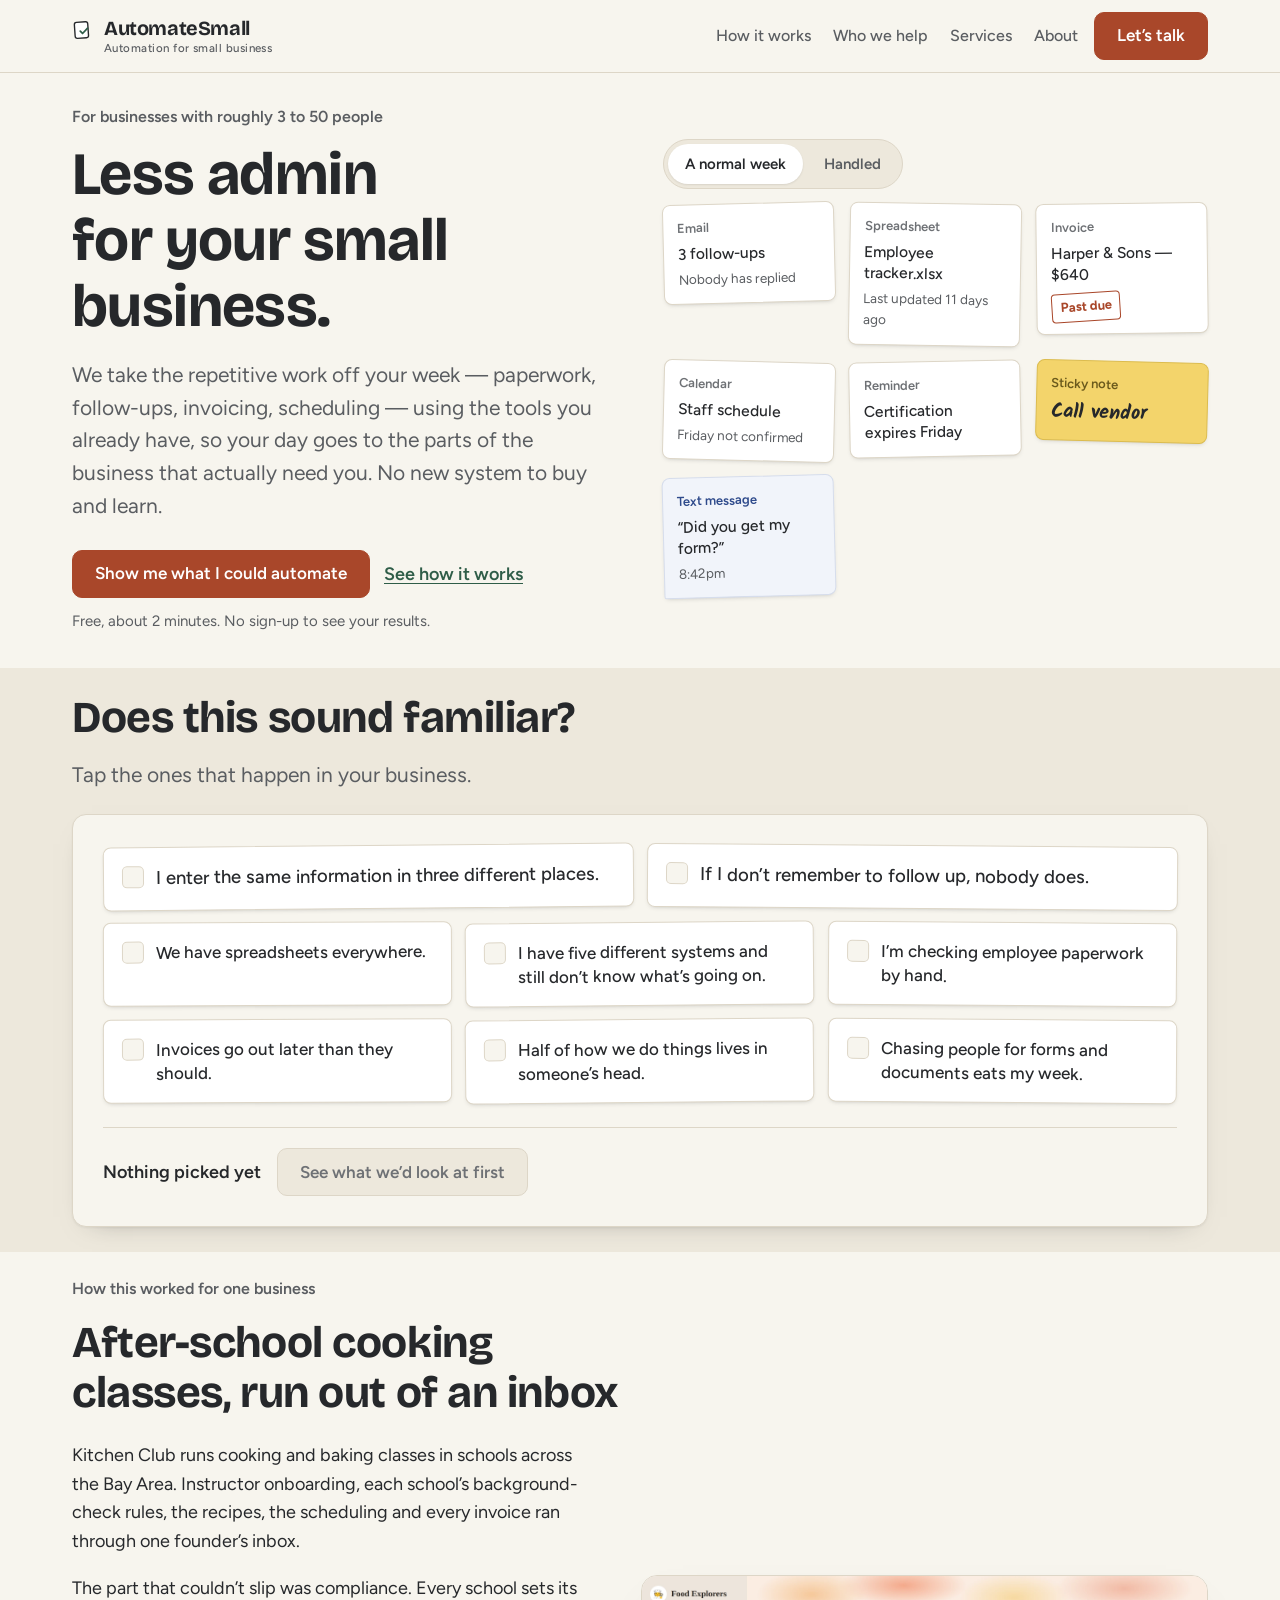
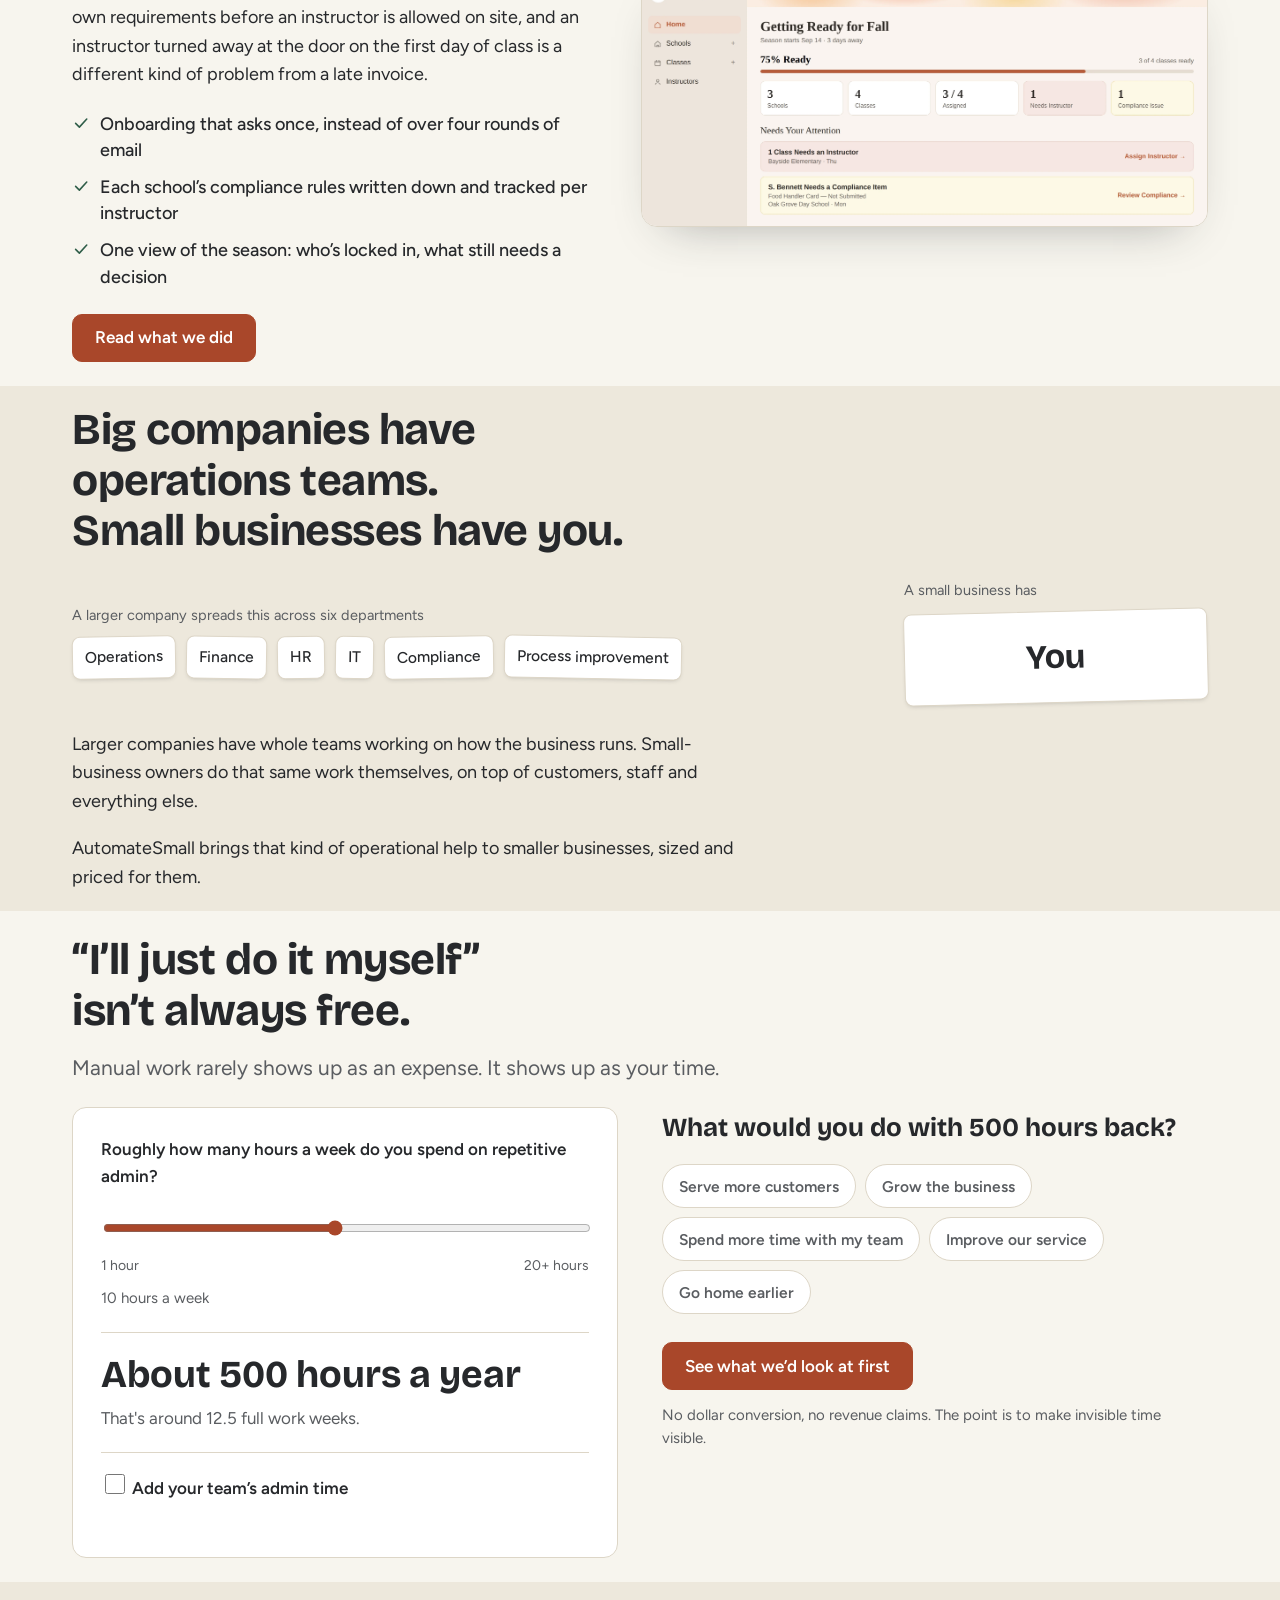
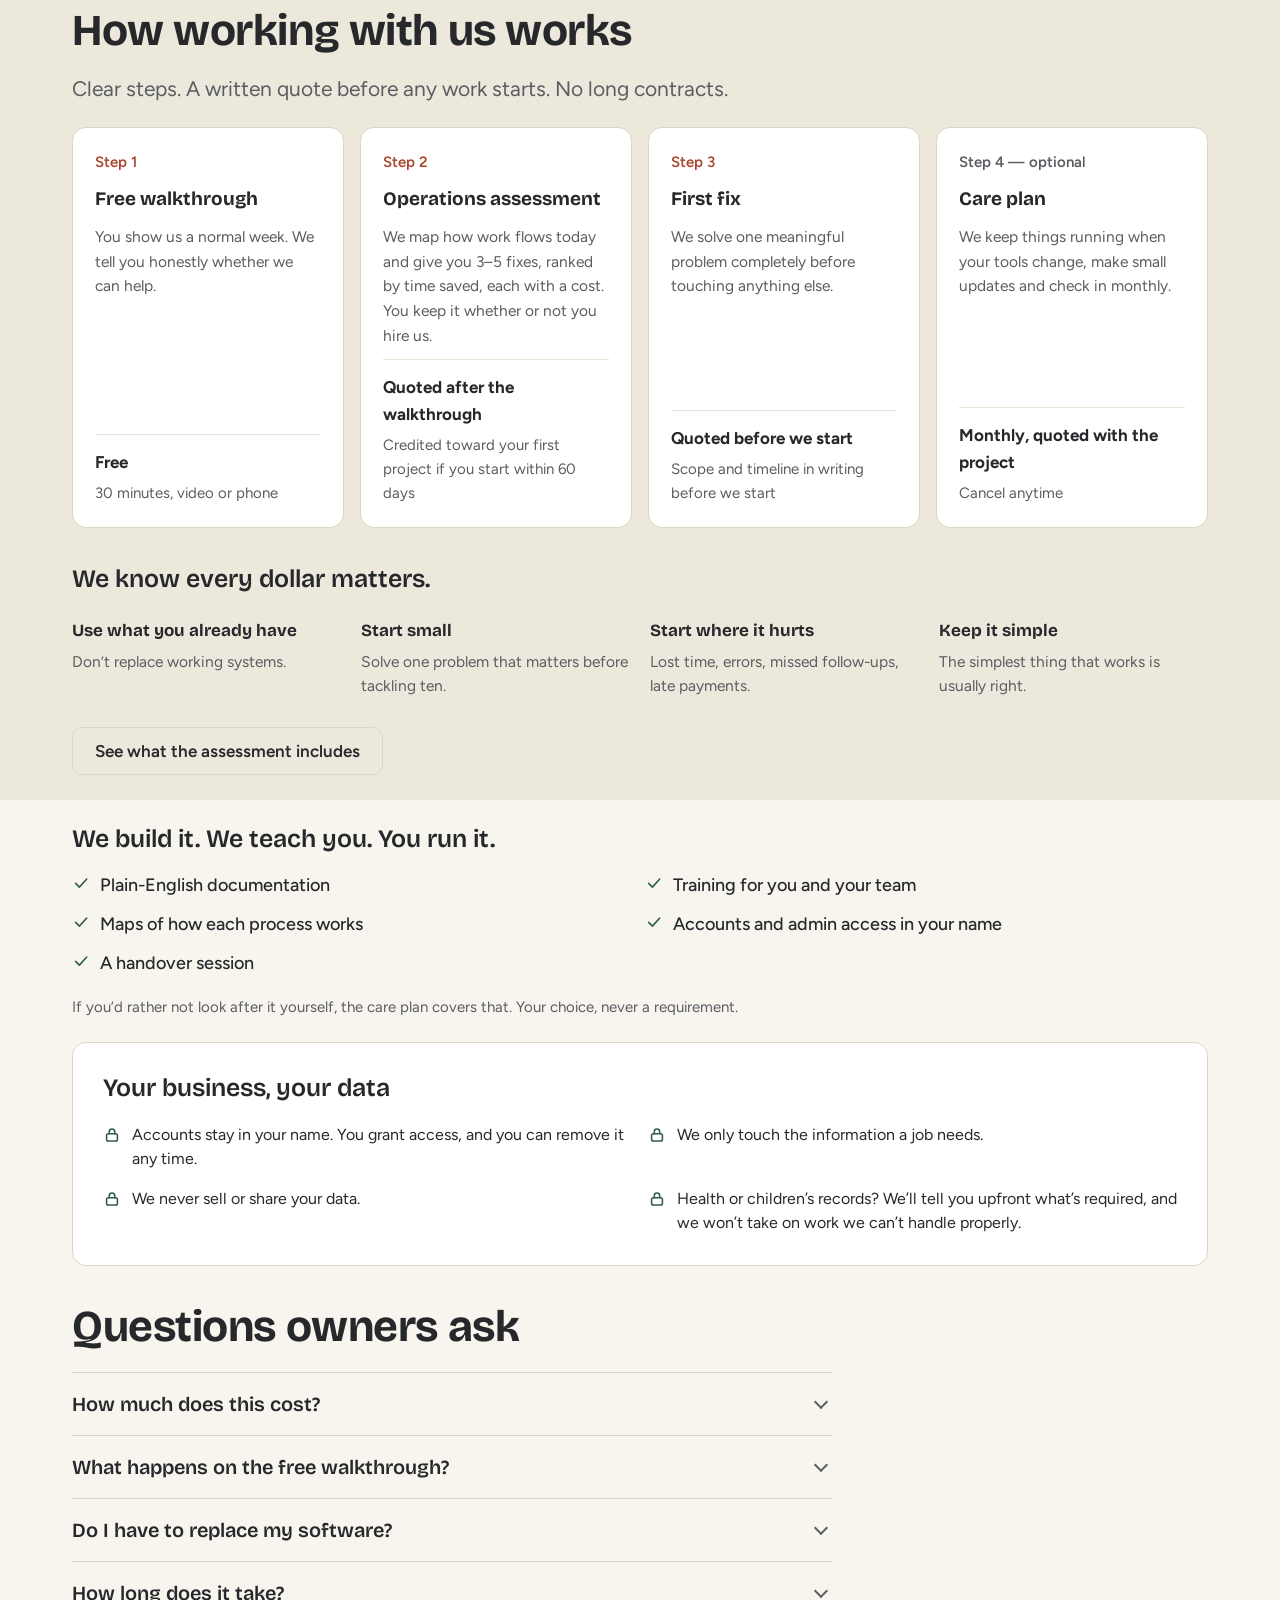
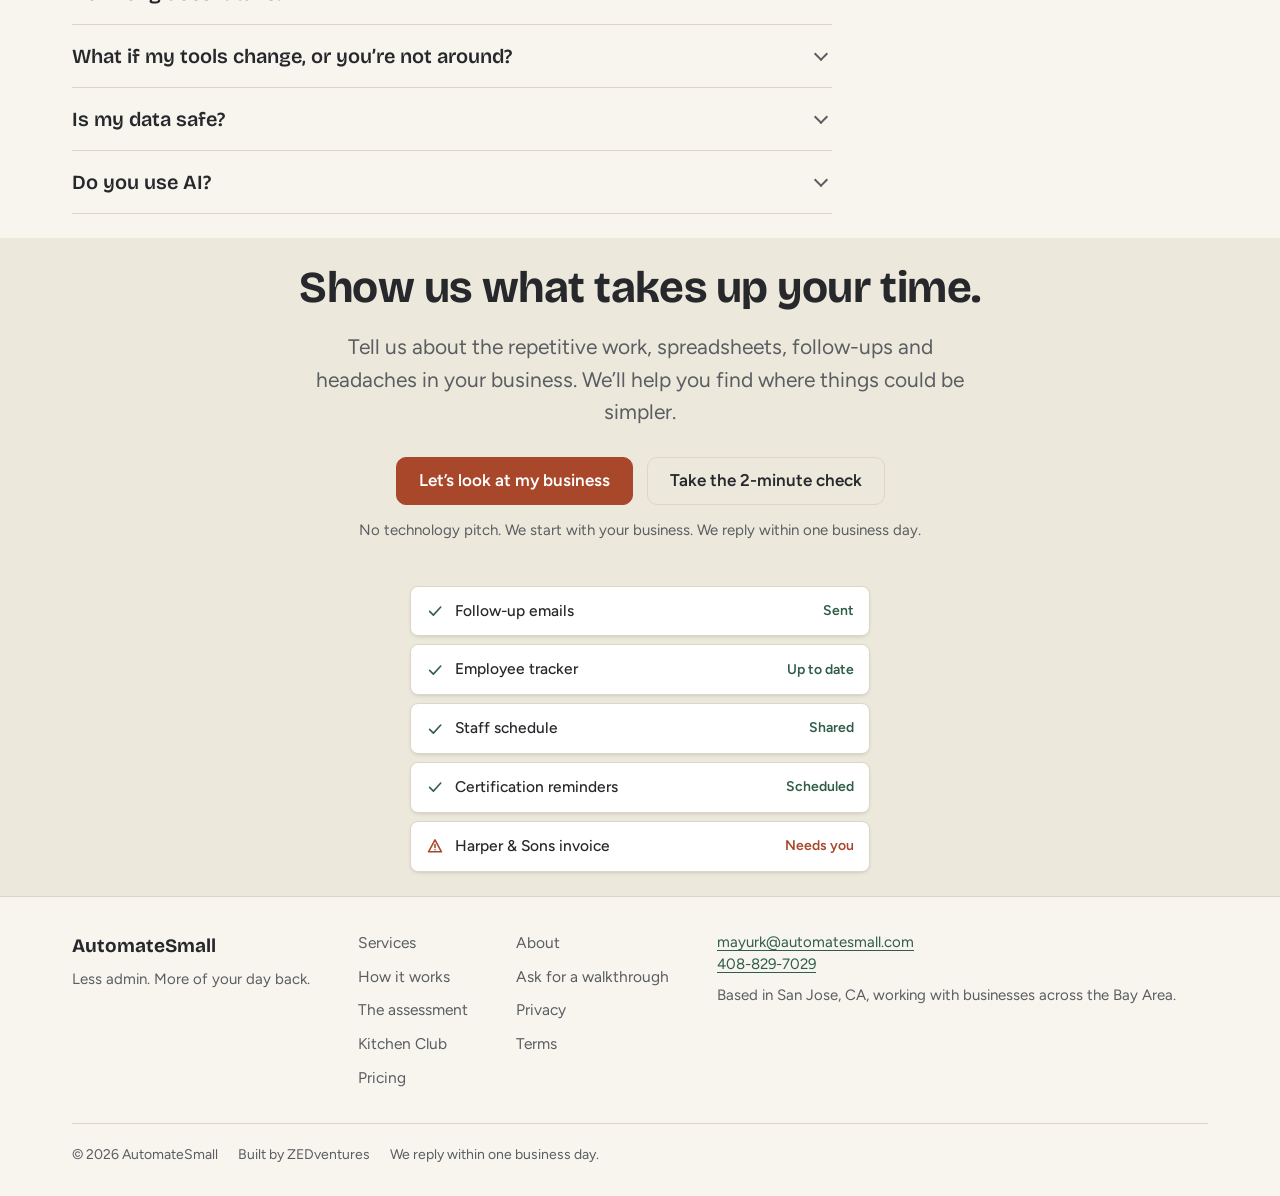
==== commit e7d4d371: "Make the recognition wall read as one instrument, not loose furniture This is the section where a vi" ====
--- a/index.html
+++ b/index.html
@@ -128,19 +128,21 @@
       <h2>Does this sound familiar?</h2>
       <p class="lede">Tap the ones that happen in your business.</p>
     </div>
+    <div class="wall-panel">
     <div class="wall" id="wall">
         <button type="button" class="stmt stmt--lg" aria-pressed="false" data-id="R1" data-maps="W4 W1 W8"><span class="stmt__box" aria-hidden="true"><svg width="13" height="13" viewBox="0 0 20 20" fill="none" stroke="#2F5D48" stroke-width="2.2" stroke-linecap="round" stroke-linejoin="round"><path d="M4 10.4l4.2 4.2L16.4 5.6"/></svg></span><span>I enter the same information in three different places.</span></button>
-        <button type="button" class="stmt" aria-pressed="false" data-id="R2" data-maps="W5 W3 W6"><span class="stmt__box" aria-hidden="true"><svg width="13" height="13" viewBox="0 0 20 20" fill="none" stroke="#2F5D48" stroke-width="2.2" stroke-linecap="round" stroke-linejoin="round"><path d="M4 10.4l4.2 4.2L16.4 5.6"/></svg></span><span>If I don&rsquo;t remember to follow up, nobody does.</span></button>
-        <button type="button" class="stmt stmt--sm" aria-pressed="false" data-id="R3" data-maps="W8 W2"><span class="stmt__box" aria-hidden="true"><svg width="13" height="13" viewBox="0 0 20 20" fill="none" stroke="#2F5D48" stroke-width="2.2" stroke-linecap="round" stroke-linejoin="round"><path d="M4 10.4l4.2 4.2L16.4 5.6"/></svg></span><span>We have spreadsheets everywhere.</span></button>
-        <button type="button" class="stmt stmt--lg" aria-pressed="false" data-id="R4" data-maps="W8"><span class="stmt__box" aria-hidden="true"><svg width="13" height="13" viewBox="0 0 20 20" fill="none" stroke="#2F5D48" stroke-width="2.2" stroke-linecap="round" stroke-linejoin="round"><path d="M4 10.4l4.2 4.2L16.4 5.6"/></svg></span><span>I have five different systems and still don&rsquo;t know what&rsquo;s going on.</span></button>
+        <button type="button" class="stmt stmt--lg" aria-pressed="false" data-id="R2" data-maps="W5 W3 W6"><span class="stmt__box" aria-hidden="true"><svg width="13" height="13" viewBox="0 0 20 20" fill="none" stroke="#2F5D48" stroke-width="2.2" stroke-linecap="round" stroke-linejoin="round"><path d="M4 10.4l4.2 4.2L16.4 5.6"/></svg></span><span>If I don&rsquo;t remember to follow up, nobody does.</span></button>
+        <button type="button" class="stmt" aria-pressed="false" data-id="R3" data-maps="W8 W2"><span class="stmt__box" aria-hidden="true"><svg width="13" height="13" viewBox="0 0 20 20" fill="none" stroke="#2F5D48" stroke-width="2.2" stroke-linecap="round" stroke-linejoin="round"><path d="M4 10.4l4.2 4.2L16.4 5.6"/></svg></span><span>We have spreadsheets everywhere.</span></button>
+        <button type="button" class="stmt" aria-pressed="false" data-id="R4" data-maps="W8"><span class="stmt__box" aria-hidden="true"><svg width="13" height="13" viewBox="0 0 20 20" fill="none" stroke="#2F5D48" stroke-width="2.2" stroke-linecap="round" stroke-linejoin="round"><path d="M4 10.4l4.2 4.2L16.4 5.6"/></svg></span><span>I have five different systems and still don&rsquo;t know what&rsquo;s going on.</span></button>
         <button type="button" class="stmt" aria-pressed="false" data-id="R5" data-maps="W1 W2 W7"><span class="stmt__box" aria-hidden="true"><svg width="13" height="13" viewBox="0 0 20 20" fill="none" stroke="#2F5D48" stroke-width="2.2" stroke-linecap="round" stroke-linejoin="round"><path d="M4 10.4l4.2 4.2L16.4 5.6"/></svg></span><span>I&rsquo;m checking employee paperwork by hand.</span></button>
-        <button type="button" class="stmt stmt--sm" aria-pressed="false" data-id="R6" data-maps="W3"><span class="stmt__box" aria-hidden="true"><svg width="13" height="13" viewBox="0 0 20 20" fill="none" stroke="#2F5D48" stroke-width="2.2" stroke-linecap="round" stroke-linejoin="round"><path d="M4 10.4l4.2 4.2L16.4 5.6"/></svg></span><span>Invoices go out later than they should.</span></button>
+        <button type="button" class="stmt" aria-pressed="false" data-id="R6" data-maps="W3"><span class="stmt__box" aria-hidden="true"><svg width="13" height="13" viewBox="0 0 20 20" fill="none" stroke="#2F5D48" stroke-width="2.2" stroke-linecap="round" stroke-linejoin="round"><path d="M4 10.4l4.2 4.2L16.4 5.6"/></svg></span><span>Invoices go out later than they should.</span></button>
         <button type="button" class="stmt" aria-pressed="false" data-id="R7" data-maps="W1 W4"><span class="stmt__box" aria-hidden="true"><svg width="13" height="13" viewBox="0 0 20 20" fill="none" stroke="#2F5D48" stroke-width="2.2" stroke-linecap="round" stroke-linejoin="round"><path d="M4 10.4l4.2 4.2L16.4 5.6"/></svg></span><span>Half of how we do things lives in someone&rsquo;s head.</span></button>
         <button type="button" class="stmt" aria-pressed="false" data-id="R8" data-maps="W7 W4"><span class="stmt__box" aria-hidden="true"><svg width="13" height="13" viewBox="0 0 20 20" fill="none" stroke="#2F5D48" stroke-width="2.2" stroke-linecap="round" stroke-linejoin="round"><path d="M4 10.4l4.2 4.2L16.4 5.6"/></svg></span><span>Chasing people for forms and documents eats my week.</span></button>
     </div>
     <div class="wall__bar">
       <p class="wall__count" id="wall-count" aria-live="polite">Nothing picked yet</p>
       <button class="btn btn--primary" type="button" id="wall-cta" disabled>See what we&rsquo;d look at first</button>
+    </div>
     </div>
   </div>
 </section>
--- a/assets/styles.css
+++ b/assets/styles.css
@@ -241,6 +241,19 @@
 .exnote svg{ flex:none; margin-top:3px; }
 
 /* ---------- C2 recognition wall ---------- */
+/* The board the notes are pinned to. This section is the whole point of the
+   page -- it is where a visitor first does something rather than reads -- and
+   unframed it read as loose page furniture. The frame makes it an instrument:
+   the question, the notes, and the action are one object.
+   Lighter than the section behind it, so white notes still lift off it. */
+.wall-panel{
+  padding:clamp(18px,2.6vw,30px);
+  background:var(--paper); border:1px solid var(--line);
+  border-radius:var(--r-card);
+  box-shadow:0 1px 2px rgba(38,40,43,.05), 0 10px 26px -20px rgba(38,40,43,.5);
+}
+@media (max-width:480px){ .wall-panel{ padding:15px 13px; } }
+
 .wall{ display:grid; grid-template-columns:1fr; gap:13px; }
 .wall > *{ min-width:0; }
 @media (min-width:700px){ .wall{ grid-template-columns:repeat(6,1fr); } }
@@ -253,22 +266,28 @@
   transition:transform .22s ease, border-color .18s ease, background-color .18s ease;
 }
 @media (min-width:700px){
+  /* 6 columns, spans 3+3 / 2+2+2 / 2+2+2. Every row fills exactly. The old
+     order (3,2,2,3,2,2,2,2) summed to the same 18 but left a dead column on
+     rows one and two and stranded the eighth note alone on a fourth row --
+     which read as a broken grid rather than a deliberate scatter. */
   .stmt{ grid-column:span 2; }
-  .stmt--lg{ grid-column:span 3; font-size:19px; }
-  .stmt--sm{ grid-column:span 2; font-size:16px; }
-}
-.stmt:nth-child(3n+1){ transform:rotate(-1.1deg); }
-.stmt:nth-child(3n+2){ transform:rotate(.9deg); }
-.stmt:nth-child(3n){ transform:rotate(-.5deg); }
+  .stmt--lg{ grid-column:span 3; font-size:18.5px; }
+}
+.stmt:nth-child(3n+1){ transform:rotate(-.55deg); }
+.stmt:nth-child(3n+2){ transform:rotate(.45deg); }
+.stmt:nth-child(3n){ transform:rotate(-.25deg); }
+.stmt:hover{ transform:rotate(0deg) translateY(-1px); }
 .stmt:hover{ border-color:var(--ink-soft); }
 .stmt[aria-pressed="true"]{ transform:rotate(0deg); border:2px solid var(--ledger); padding:16px 17px; background:var(--card); }
 .stmt__box{ flex:none; width:22px; height:22px; margin-top:1px; border:1.5px solid var(--line); border-radius:5px; background:var(--paper); display:grid; place-items:center; }
 .stmt[aria-pressed="true"] .stmt__box{ border-color:var(--ledger); background:var(--ledger-tint); }
 .stmt__box svg{ opacity:0; }
 .stmt[aria-pressed="true"] .stmt__box svg{ opacity:1; }
-@media (max-width:699px){ .stmt{ transform:rotate(-.75deg); } .stmt:nth-child(even){ transform:rotate(.75deg); } }
-
-.wall__bar{ margin-top:26px; display:flex; flex-wrap:wrap; align-items:center; gap:16px; }
+@media (max-width:699px){ .stmt{ transform:rotate(-.45deg); } .stmt:nth-child(even){ transform:rotate(.45deg); } }
+
+.wall__bar{ margin-top:clamp(18px,2.2vw,24px); padding-top:clamp(16px,2vw,20px);
+  border-top:1px solid var(--line);
+  display:flex; flex-wrap:wrap; align-items:center; gap:16px; }
 .wall__count{ font-weight:600; font-variant-numeric:tabular-nums; }
 
 /* ---------- C4 teams ---------- */
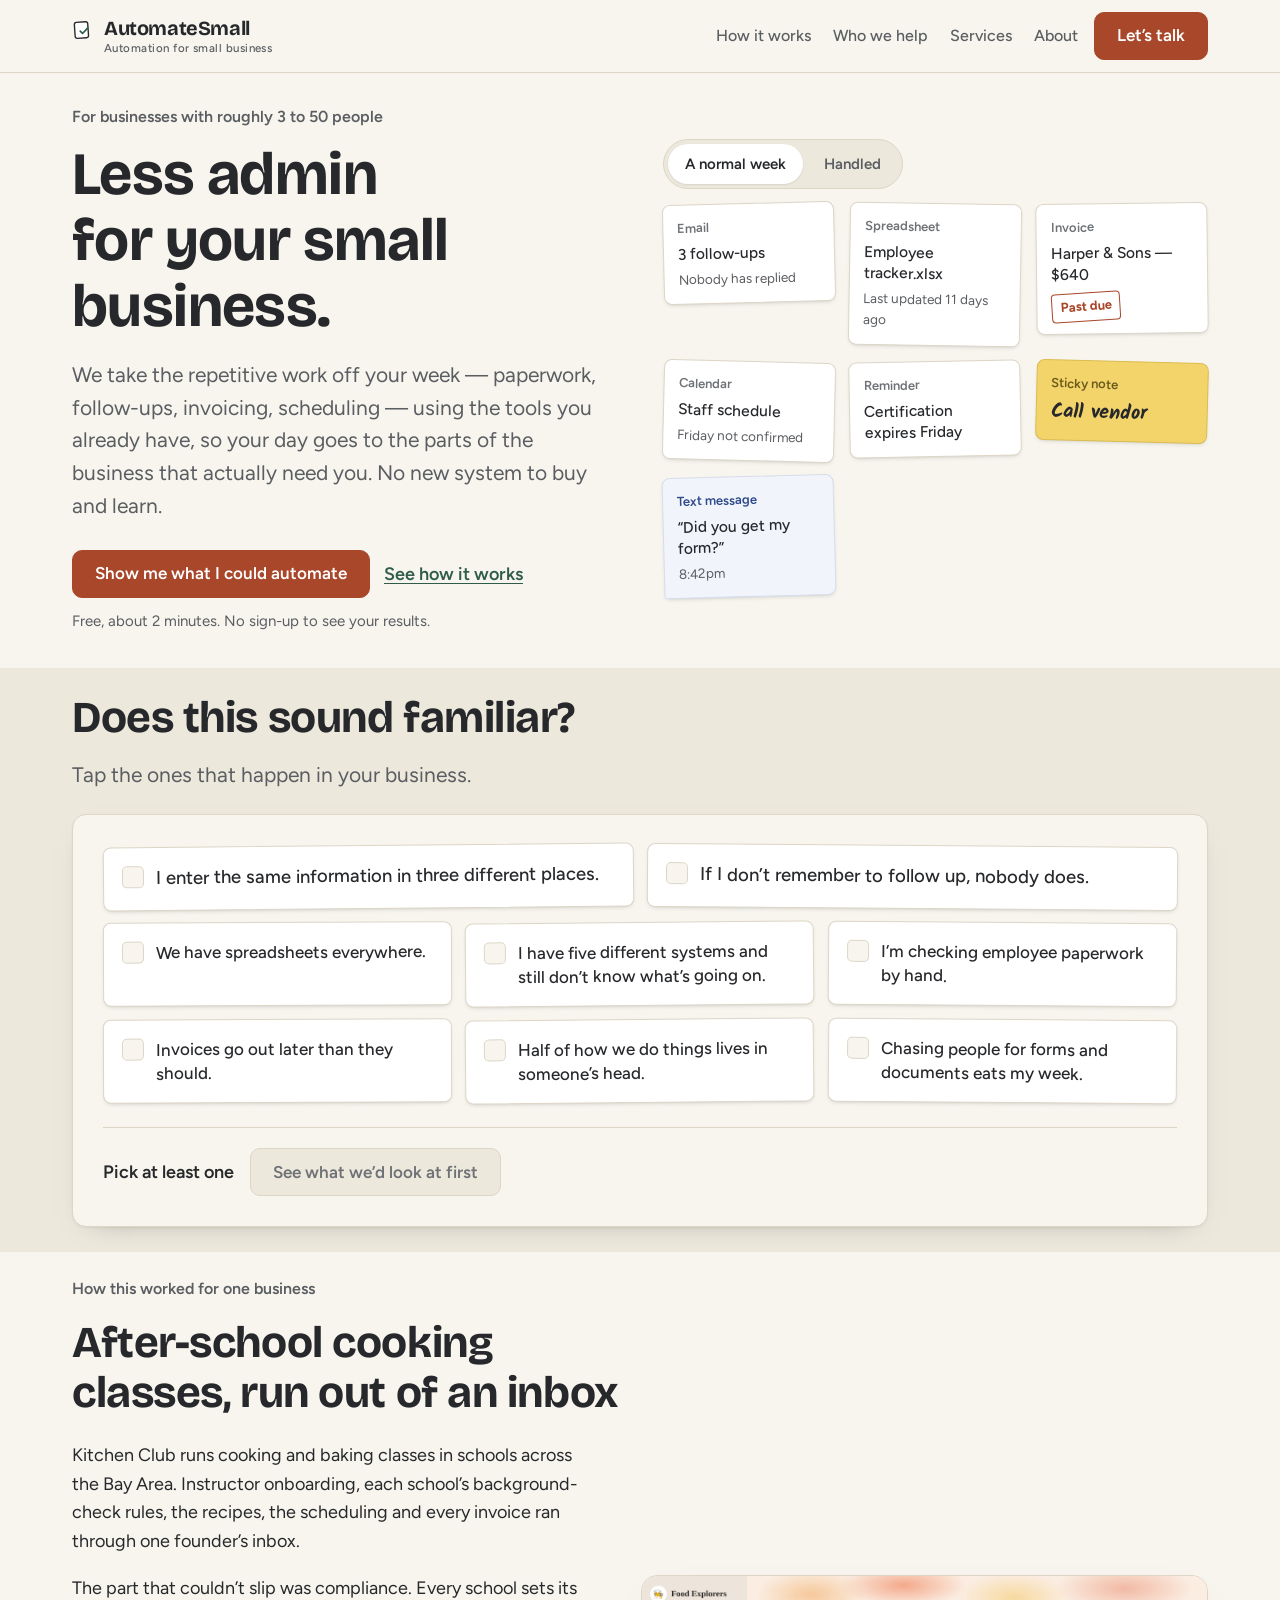
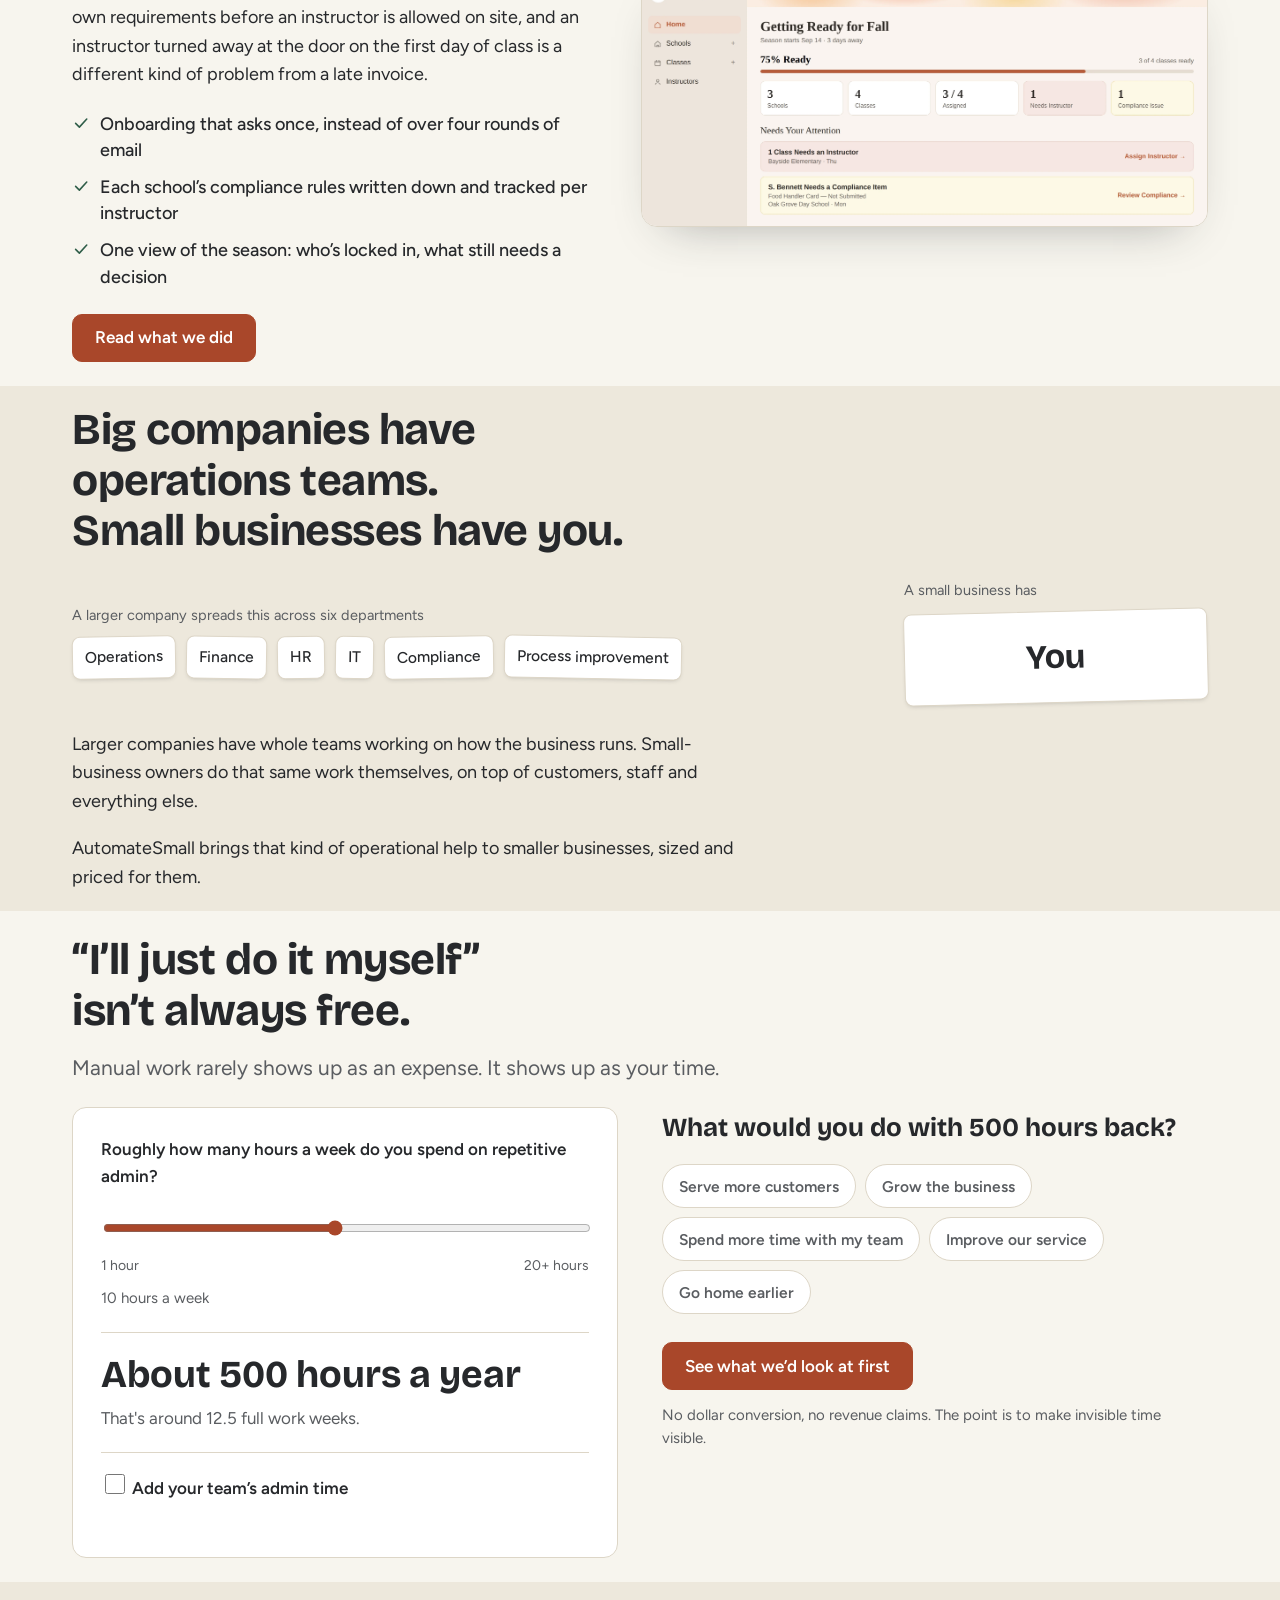
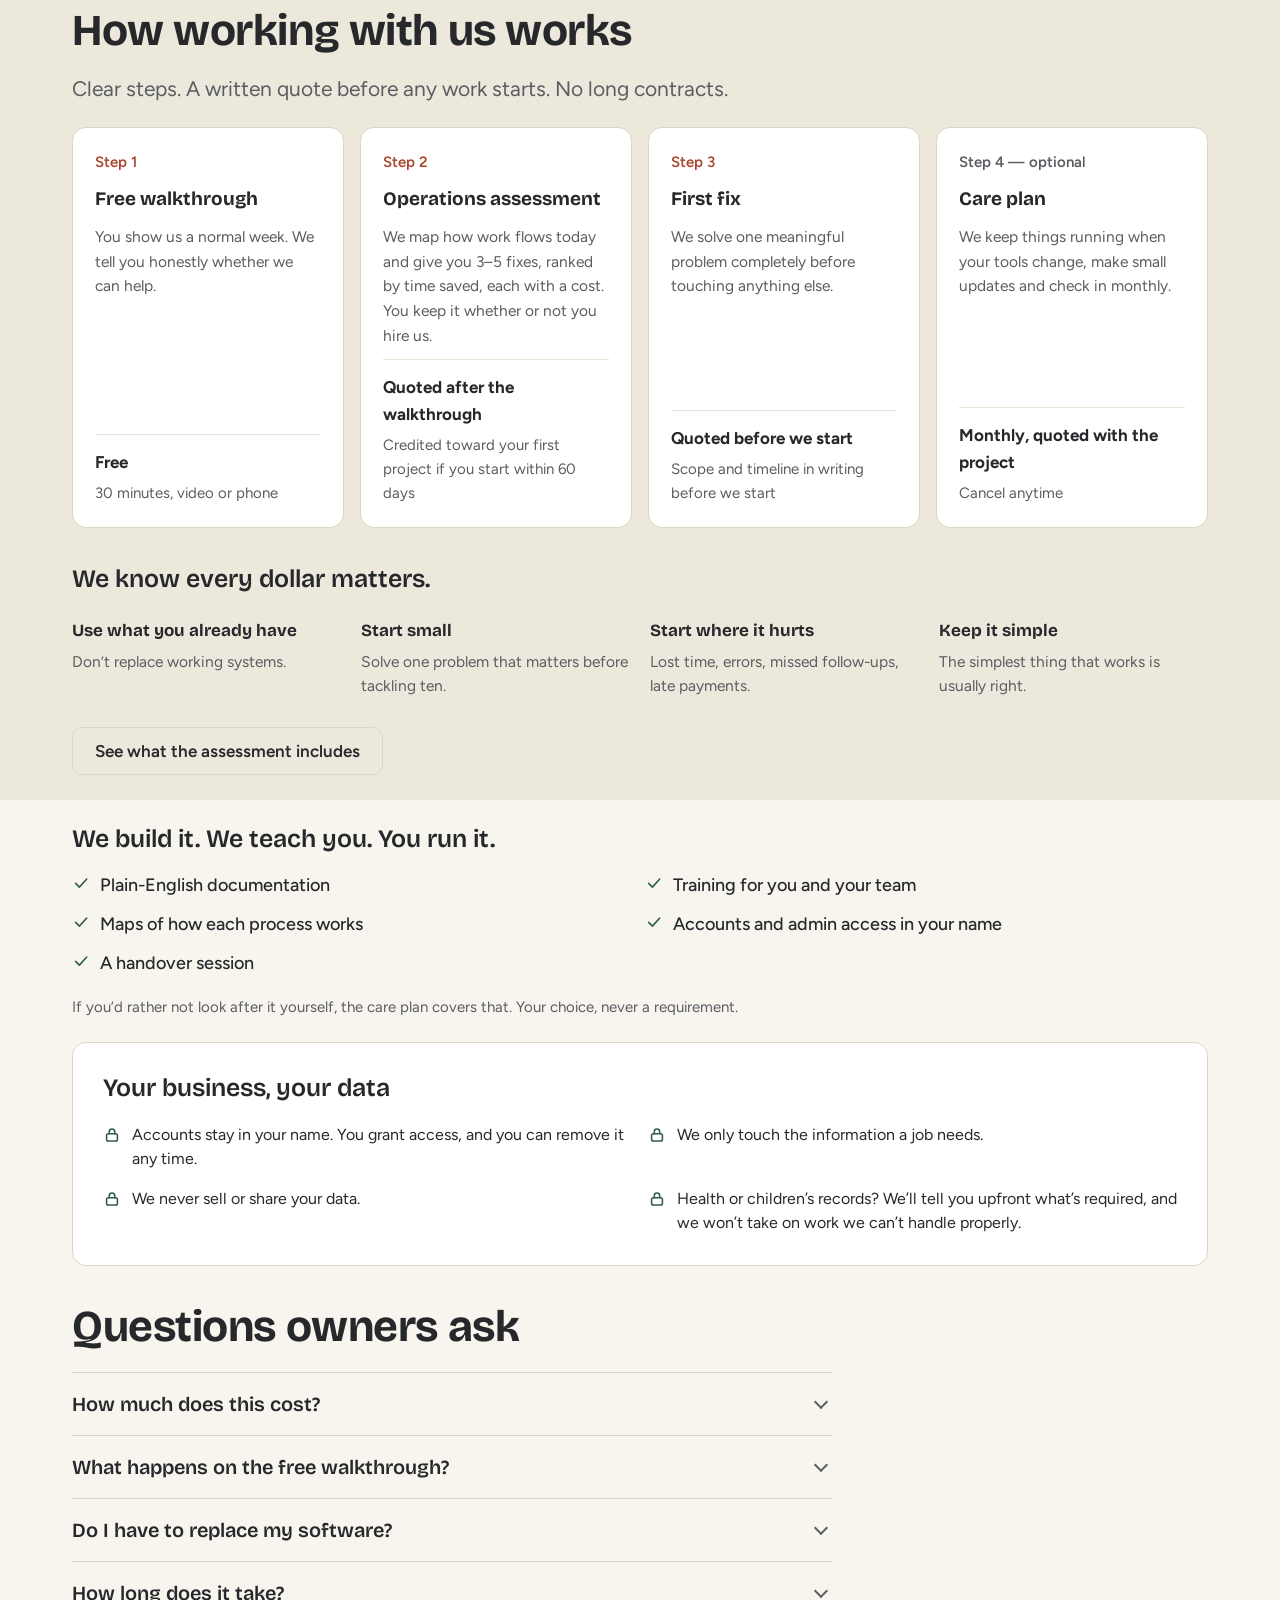
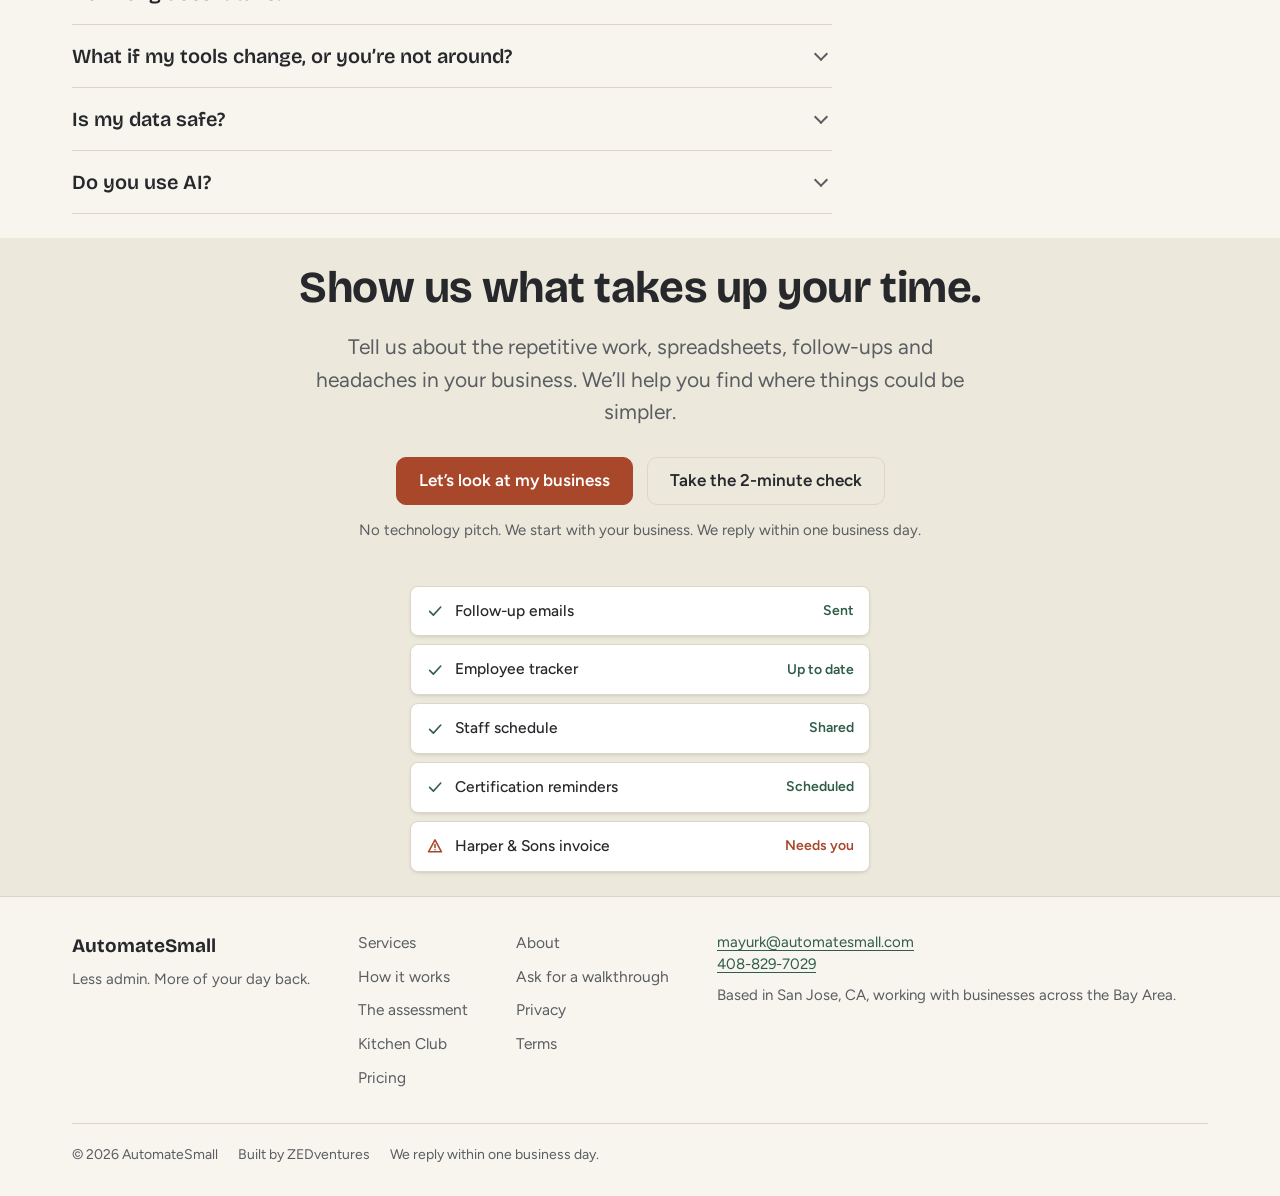
==== commit 9cff8dd4: "Stop the check being a section you can scroll past Position was never the problem -- the wall's head" ====
--- a/index.html
+++ b/index.html
@@ -140,7 +140,7 @@
         <button type="button" class="stmt" aria-pressed="false" data-id="R8" data-maps="W7 W4"><span class="stmt__box" aria-hidden="true"><svg width="13" height="13" viewBox="0 0 20 20" fill="none" stroke="#2F5D48" stroke-width="2.2" stroke-linecap="round" stroke-linejoin="round"><path d="M4 10.4l4.2 4.2L16.4 5.6"/></svg></span><span>Chasing people for forms and documents eats my week.</span></button>
     </div>
     <div class="wall__bar">
-      <p class="wall__count" id="wall-count" aria-live="polite">Nothing picked yet</p>
+      <p class="wall__count" id="wall-count" aria-live="polite">Pick at least one</p>
       <button class="btn btn--primary" type="button" id="wall-cta" disabled>See what we&rsquo;d look at first</button>
     </div>
     </div>
@@ -403,7 +403,15 @@
 </main>
 
 <!-- Sticky check pill -->
-<button class="pill" type="button" id="pill">View results <span aria-hidden="true">&middot;</span> <b id="pill-n">0</b> <span id="pill-word">selected</span></button>
+<div class="pillwrap" id="pillwrap">
+  <button class="pill" type="button" id="pill">
+    <span id="pill-results">View results <span aria-hidden="true">&middot;</span> <b id="pill-n">0</b> <span id="pill-word">selected</span></span>
+    <span id="pill-prompt" hidden>Try the 2-minute check</span>
+  </button>
+  <button class="pill__x" type="button" id="pill-x" aria-label="Hide this" hidden>
+    <svg width="15" height="15" viewBox="0 0 20 20" fill="none" stroke="currentColor" stroke-width="2" stroke-linecap="round" aria-hidden="true"><path d="M5 5l10 10M15 5L5 15"/></svg>
+  </button>
+</div>
 
 <!-- Result panel -->
 <div class="scrim" id="scrim" hidden></div>
--- a/assets/styles.css
+++ b/assets/styles.css
@@ -456,29 +456,71 @@
 .tidy__s{ margin-left:auto; font-size:14px; font-weight:600; color:var(--ledger); }
 .tidy__s--you{ color:var(--brick); }
 
-/* ---------- Sticky check pill ---------- */
+/* ---------- Sticky check pill ----------
+   Two jobs in one control. With selections it is a way back to your results.
+   With none, once you have scrolled past the wall without touching it, it is
+   the way back to the wall -- the section is the point of the page and
+   scrolling past it used to be a one-way trip. The prompt form carries a
+   dismiss; the results form does not, because a summary of your own answers
+   is not something you need to be able to get rid of. */
+.pillwrap{
+  position:fixed; z-index:35; display:none; align-items:center; gap:8px;
+  right:26px; bottom:26px;
+}
+.pillwrap.is-on{ display:flex; }
 .pill{
-  position:fixed; z-index:35; display:none; align-items:center; gap:10px;
+  display:inline-flex; align-items:center; gap:10px;
   min-height:52px; padding:12px 20px; border:0; border-radius:999px; cursor:pointer;
   background:var(--ink); color:var(--paper); font:600 16px var(--body);
   box-shadow:0 10px 28px -12px rgba(38,40,43,.6);
 }
-.pill.is-on{ display:inline-flex; }
+.pill__x{
+  flex:none; width:38px; height:38px; display:grid; place-items:center;
+  border:0; border-radius:999px; cursor:pointer;
+  background:var(--ink); color:var(--paper); opacity:.72;
+  box-shadow:0 10px 28px -12px rgba(38,40,43,.6);
+}
+.pill__x:hover{ opacity:1; }
+.pill__x[hidden]{ display:none; }
 .pill b{ font-variant-numeric:tabular-nums; }
 /* Below 720px this is a bottom action bar, not a floating blob. It used to be
    160x132px at 320px because the long label wrapped to four lines and covered
    the content behind it. */
 @media (max-width:719px){
+  .pillwrap{
+    left:16px; right:16px; width:auto;
+    bottom:calc(14px + env(safe-area-inset-bottom, 0px));
+  }
   .pill{
-    left:16px; right:16px; width:auto; transform:none;
-    bottom:calc(14px + env(safe-area-inset-bottom, 0px));
-    justify-content:center; white-space:nowrap; min-height:48px; padding:12px 16px;
+    flex:1; justify-content:center; white-space:nowrap; min-height:48px; padding:12px 16px;
   }
-  .pill.is-on{ display:flex; }
+  .pill__x{ width:44px; height:44px; }
   /* Keep the bar from sitting on top of the last thing on the page. */
-  body:has(.pill.is-on){ padding-bottom:78px; }
-}
-@media (min-width:720px){ .pill{ right:26px; bottom:26px; } }
+  body:has(.pillwrap.is-on){ padding-bottom:78px; }
+}
+
+/* ---------- The wall settles in when you reach it ----------
+   A grid of checkbox cards reads as a list of features until something moves.
+   This is the cheapest honest way to say "these do something" -- it claims
+   nothing, it just stops the section looking inert.
+   `translate` rather than `transform`, because each note carries its own
+   rotation and a transform here would wipe it out. Armed by JS, so the cards
+   are never left invisible if the script or the observer is unavailable. */
+@media (prefers-reduced-motion:no-preference){
+  .wall-panel.is-armed .stmt{ opacity:0; translate:0 12px; }
+  .wall-panel.is-armed.is-in .stmt{
+    opacity:1; translate:0 0;
+    transition:opacity .42s ease, translate .5s cubic-bezier(.2,.7,.3,1);
+  }
+  .wall-panel.is-armed.is-in .stmt:nth-child(1){ transition-delay:0s }
+  .wall-panel.is-armed.is-in .stmt:nth-child(2){ transition-delay:.05s }
+  .wall-panel.is-armed.is-in .stmt:nth-child(3){ transition-delay:.10s }
+  .wall-panel.is-armed.is-in .stmt:nth-child(4){ transition-delay:.15s }
+  .wall-panel.is-armed.is-in .stmt:nth-child(5){ transition-delay:.20s }
+  .wall-panel.is-armed.is-in .stmt:nth-child(6){ transition-delay:.25s }
+  .wall-panel.is-armed.is-in .stmt:nth-child(7){ transition-delay:.30s }
+  .wall-panel.is-armed.is-in .stmt:nth-child(8){ transition-delay:.35s }
+}
 
 /* ---------- Result panel ---------- */
 .scrim{ position:fixed; inset:0; z-index:50; background:rgba(38,40,43,.42); opacity:0; transition:opacity .22s ease; }
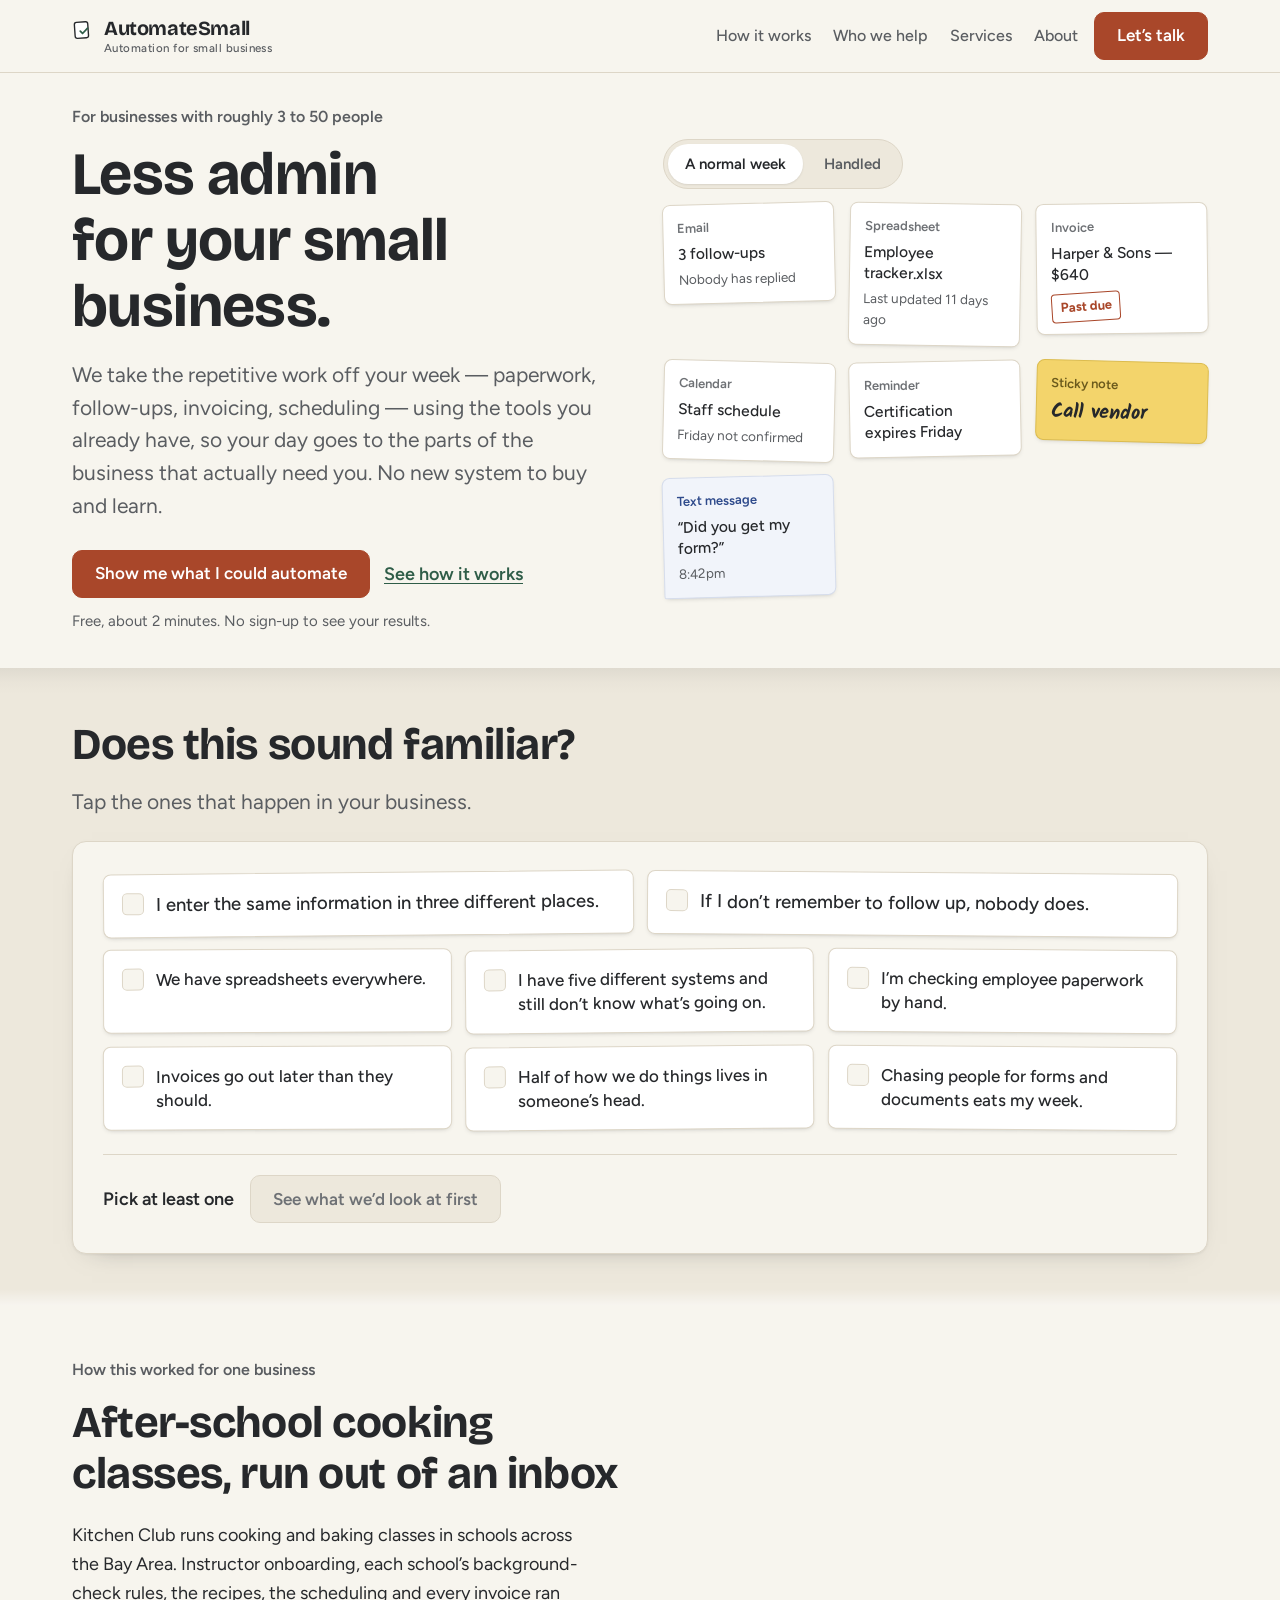
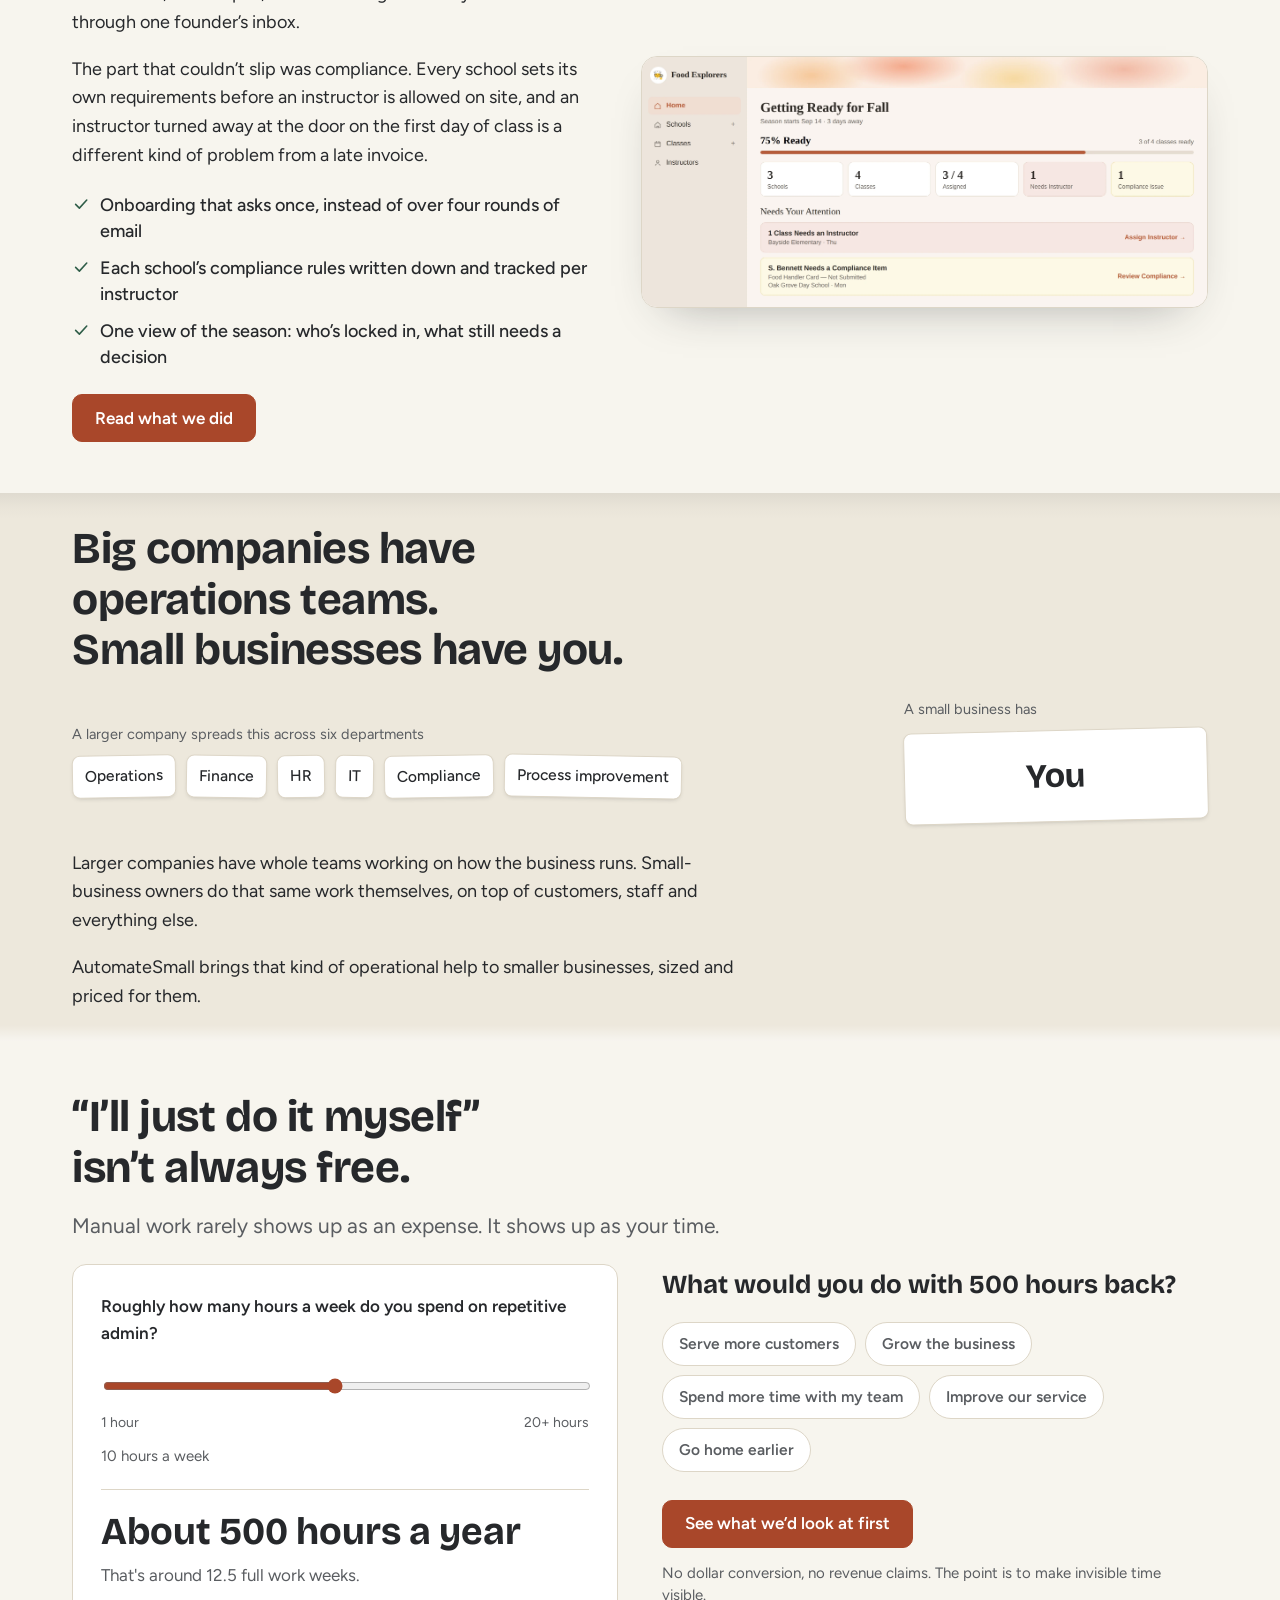
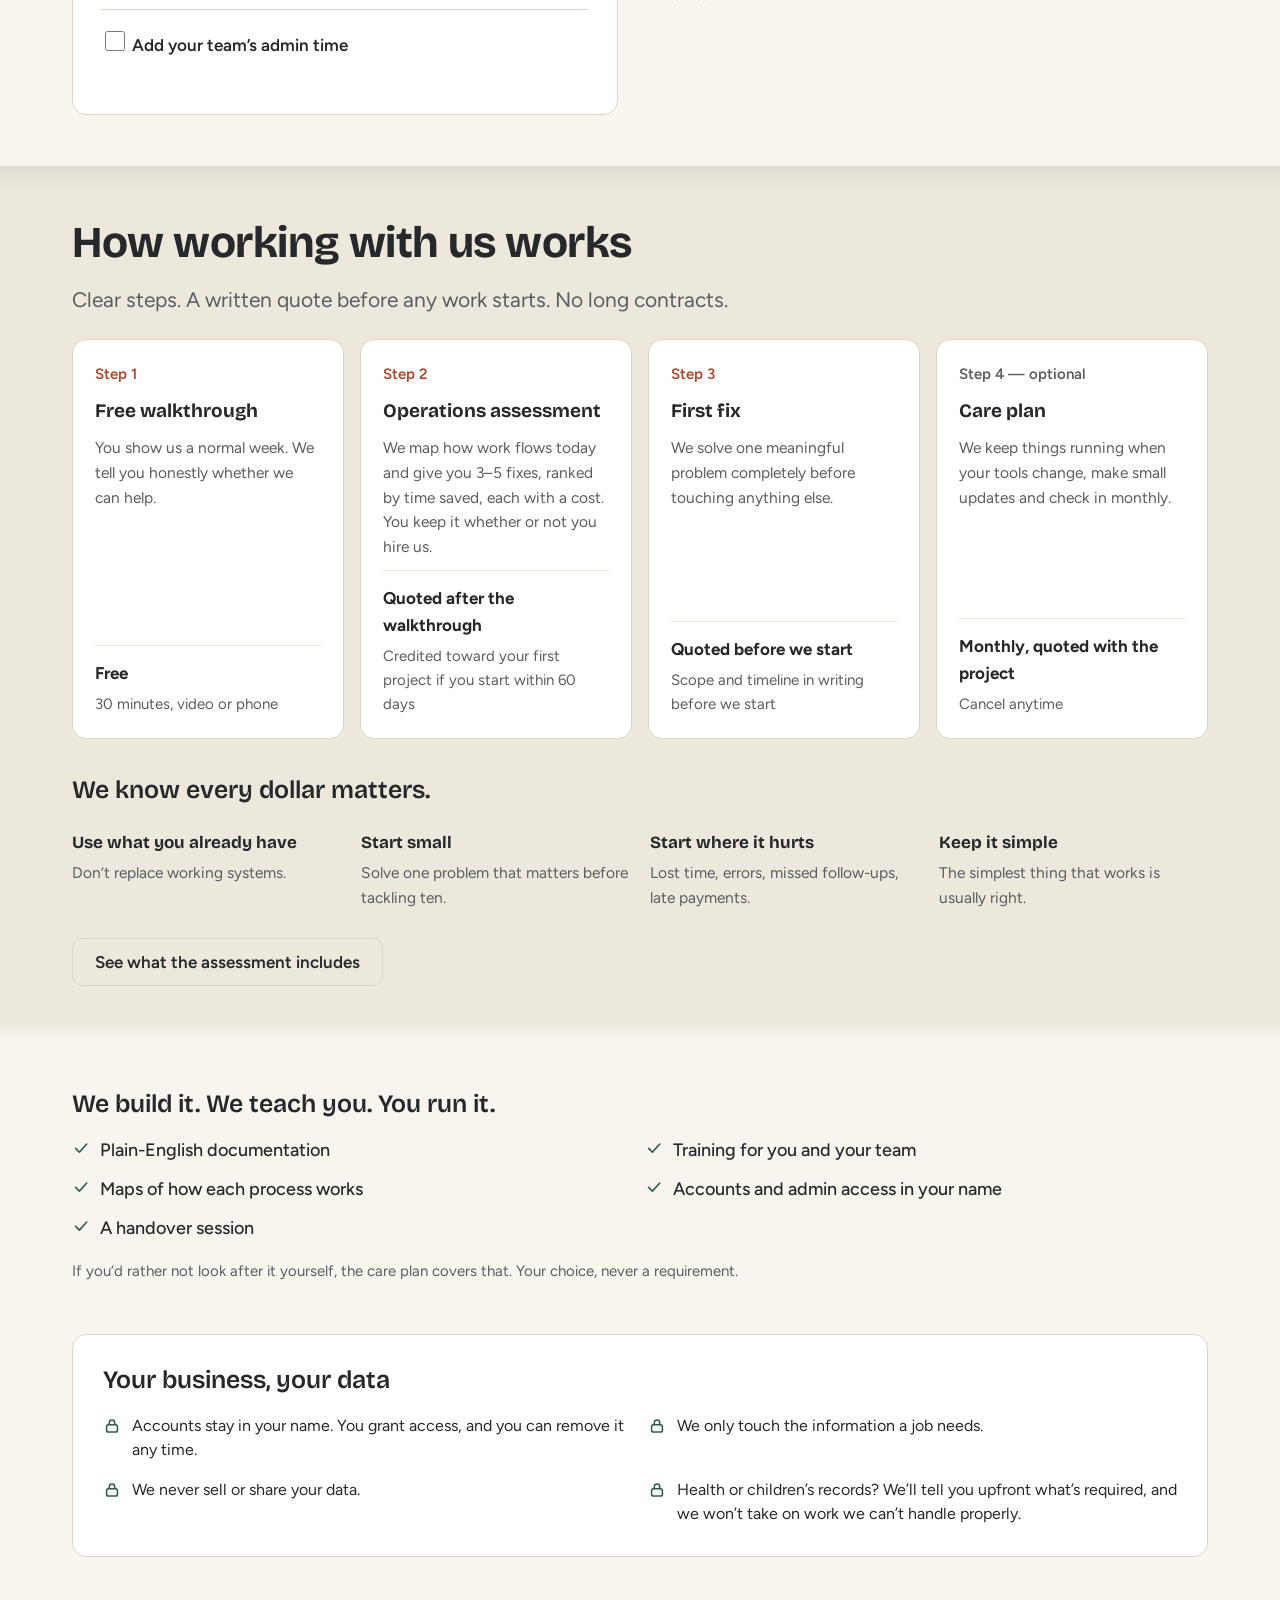
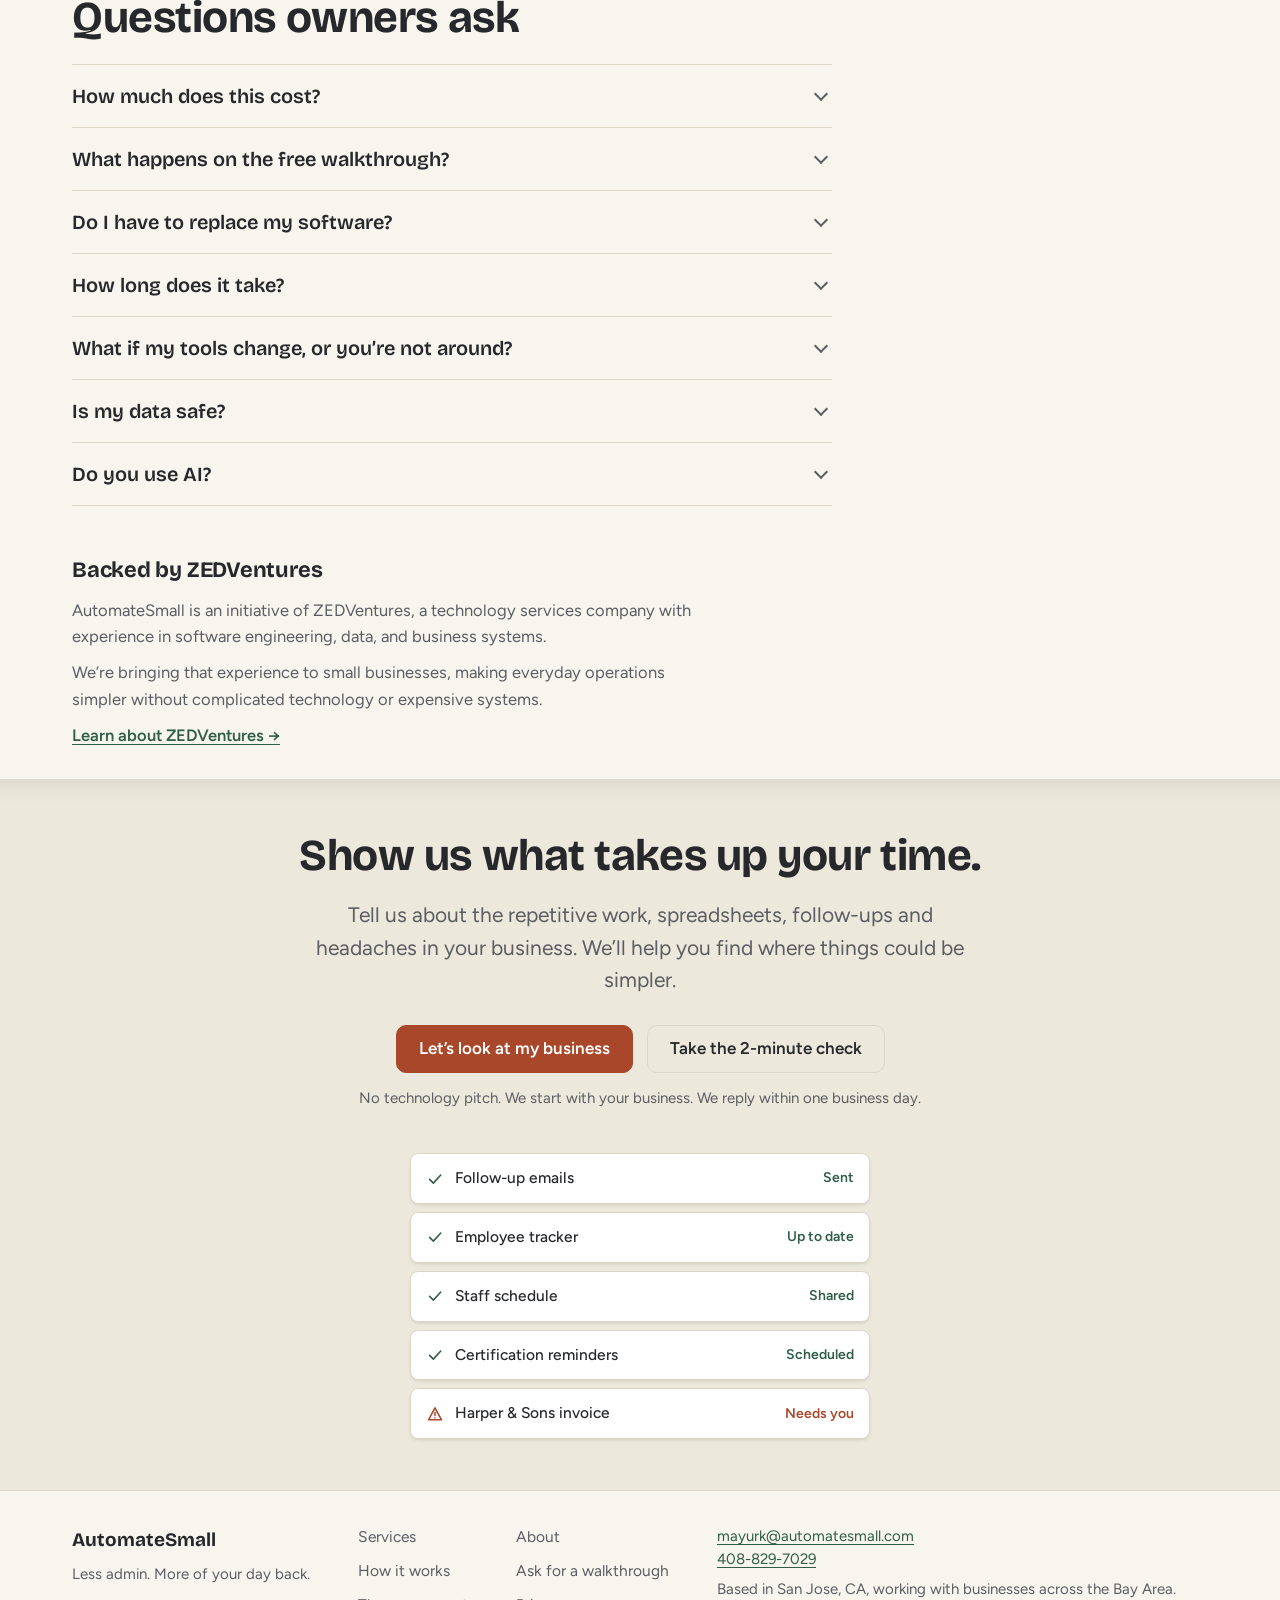
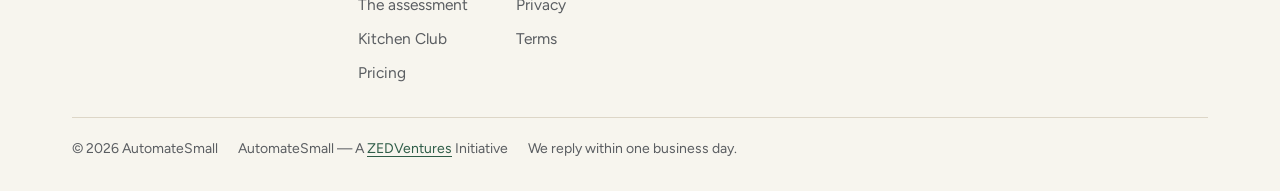
==== commit 715667c2: "Name ZEDVentures as the company behind AutomateSmall Three places, none of which touch the hero, the" ====
--- a/index.html
+++ b/index.html
@@ -380,6 +380,22 @@
 </section>
 
 <!-- C12 -------------------------------------------------------- final CTA -->
+<!-- BACKING ------------------------------------------------------------
+     Who is behind this, stated once, late, and quietly. It sits after the
+     FAQ because by this point the visitor has decided whether the offer is
+     for them; the parent company is reassurance, not a pitch, so it gets a
+     plain block rather than a card or a banner. -->
+<section class="sec sec--tight" id="backing">
+  <div class="wrap">
+    <div class="backing">
+      <h2 class="backing__h">Backed by ZEDVentures</h2>
+      <p>AutomateSmall is an initiative of ZEDVentures, a technology services company with experience in software engineering, data, and business systems.</p>
+      <p>We&rsquo;re bringing that experience to small businesses, making everyday operations simpler without complicated technology or expensive systems.</p>
+      <p class="backing__link"><a href="https://www.zedventures.com">Learn about ZEDVentures <span aria-hidden="true">&rarr;</span></a></p>
+    </div>
+  </div>
+</section>
+
 <section class="sec final" id="final">
   <div class="wrap">
     <h2>Show us what takes up your time.</h2>
@@ -489,6 +505,7 @@
   </div>
   <div class="drawer__f">
     <button class="btn btn--primary" type="button" id="drawer-book">Ask for a free walkthrough</button>
+    <p class="drawer__note">One more screen, then we reply by email. Nothing gets booked unless you want it to.</p>
   </div>
 </div>
 
@@ -519,7 +536,7 @@
     </div>
     <div class="foot__legal">
       <span>&copy; 2026 AutomateSmall</span>
-      <span>Built by ZEDventures</span>
+      <span>AutomateSmall &mdash; A <a href="https://www.zedventures.com">ZEDVentures</a> Initiative</span>
       <span>We reply within one business day.</span>
     </div>
   </div>
--- a/assets/styles.css
+++ b/assets/styles.css
@@ -41,7 +41,11 @@
   --r-panel: 16px;
 
   --gutter: clamp(20px, 5vw, 32px);
-  --sec-pad: clamp(18px, 1.9vw, 28px);
+  /* Sections had at most 28px above and below, so a change of subject had
+     nothing but a flat colour switch to announce it and the boundary read as
+     a rectangle edge. Space does most of the separating; the sheet shadow
+     below is the finish on top of it, not a substitute for it. */
+  --sec-pad: clamp(34px, 4vw, 62px);
 }
 
 *,*::before,*::after{ box-sizing:border-box; }
@@ -96,7 +100,7 @@
 .wrap--narrow{ max-width:860px; }
 .sec{ padding-block:var(--sec-pad); background:var(--paper); }
 .sec--deep{ background:var(--paper-deep); }
-.sec--tight{ padding-block:clamp(14px,1.5vw,20px); }
+.sec--tight{ padding-block:clamp(22px,2.4vw,34px); }
 .sec-head{ max-width:min(680px,68ch); margin-bottom:clamp(14px,1.8vw,22px); }
 
 /* Two sections on the same ground read as one block with a hole punched in
@@ -105,6 +109,33 @@
 .sec--deep + .sec--deep,
 .sec--deep + .sec.final,
 .sec:not(.sec--deep):not(.final) + .sec:not(.sec--deep):not(.final){ padding-top:0; }
+
+/* ---------- Sheet edges ----------
+   Every section is a sheet on a desk, so where one meets another the one above
+   casts a soft shadow onto the one below and catches a little light along its
+   own bottom edge. No rule, no border, nothing for the eye to read as a
+   divider -- the depth does the separating.
+   `.final` carries the deep background without the `--deep` class, so it is
+   named alongside it everywhere here. */
+.sec--deep, .sec.final{ position:relative; }
+.sec--deep::before, .sec.final::before{
+  content:''; position:absolute; left:0; right:0; top:0; height:26px;
+  pointer-events:none;
+  background:linear-gradient(to bottom,
+    rgba(38,40,43,.070), rgba(38,40,43,.018) 55%, transparent);
+}
+.sec--deep::after{
+  content:''; position:absolute; left:0; right:0; bottom:0; height:16px;
+  pointer-events:none;
+  background:linear-gradient(to top, rgba(255,255,255,.55), transparent);
+}
+/* Same background on both sides is not an edge, and a shadow there would be a
+   band across the middle of one colour. Exactly the cases the padding rule
+   above already collapses, kept in step with it deliberately. */
+.sec--deep + .sec--deep::before,
+.sec--deep + .sec.final::before{ display:none; }
+.sec--deep:has(+ .sec--deep)::after,
+.sec--deep:has(+ .sec.final)::after{ display:none; }
 .sec-head > * + *{ margin-top:16px; }
 :target,[id]{ scroll-margin-top:92px; }
 
@@ -456,6 +487,20 @@
 .tidy__s{ margin-left:auto; font-size:14px; font-weight:600; color:var(--ledger); }
 .tidy__s--you{ color:var(--brick); }
 
+/* ---------- Who is behind this ----------
+   Stated once on the homepage, late and quietly. The brief asked for this not
+   to read as a promotional banner, so it gets no card, no tint and no rule --
+   a smaller heading than a section head, a narrow measure, and the body
+   colour one step back from the page's own. It should read like a note at the
+   end of a letter. */
+.backing{ max-width:min(640px,66ch); }
+.backing__h{ font-family:var(--display); font-weight:700; font-size:clamp(19px,1.9vw,22px);
+  line-height:1.25; margin-bottom:12px; }
+.backing p{ color:var(--ink-soft); font-size:16.5px; line-height:1.6; }
+.backing p + p{ margin-top:10px; }
+.backing__link{ margin-top:14px; }
+.backing__link a{ font-weight:600; }
+
 /* ---------- Sticky check pill ----------
    Two jobs in one control. With selections it is a way back to your results.
    With none, once you have scrolled past the wall without touching it, it is
@@ -565,6 +610,11 @@
   border-top:1px solid var(--line); background:var(--card); display:grid; gap:10px; }
 @media (max-width:480px){ .drawer__f{ padding-inline:16px; } }
 .drawer__f .btn{ width:100%; }
+/* The button names a 30-minute meeting, which is a bigger thing to agree to
+   than what actually happens next -- a form, and a reply. Saying so here
+   costs a line and removes the hesitation, without splitting the path or
+   burying the offer. */
+.drawer__note{ font-size:13.5px; line-height:1.45; color:var(--ink-soft); text-align:center; }
 /* Everything the panel shows lives inside one wrapper, so the gap on
    .drawer__b applied to nothing -- which is why the select sat flush against
    the first result. The wrapper carries the rhythm instead. */
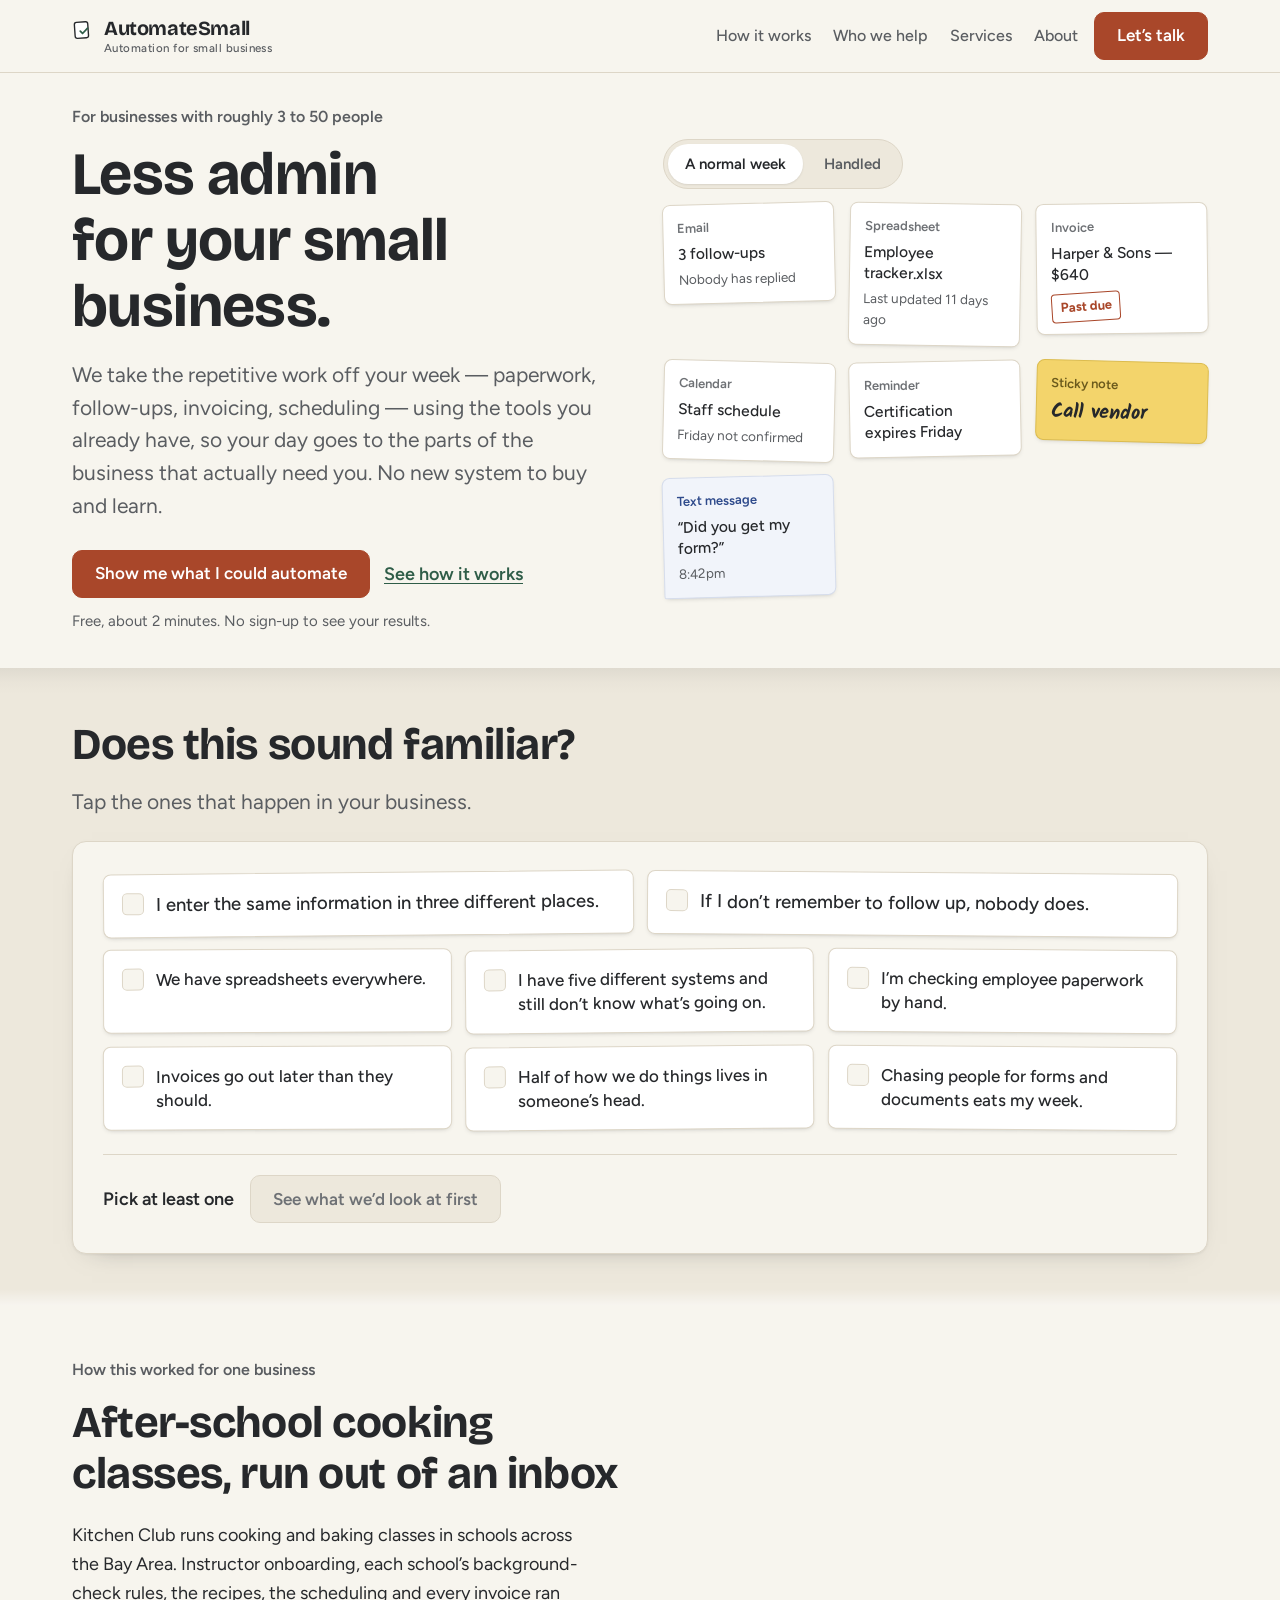
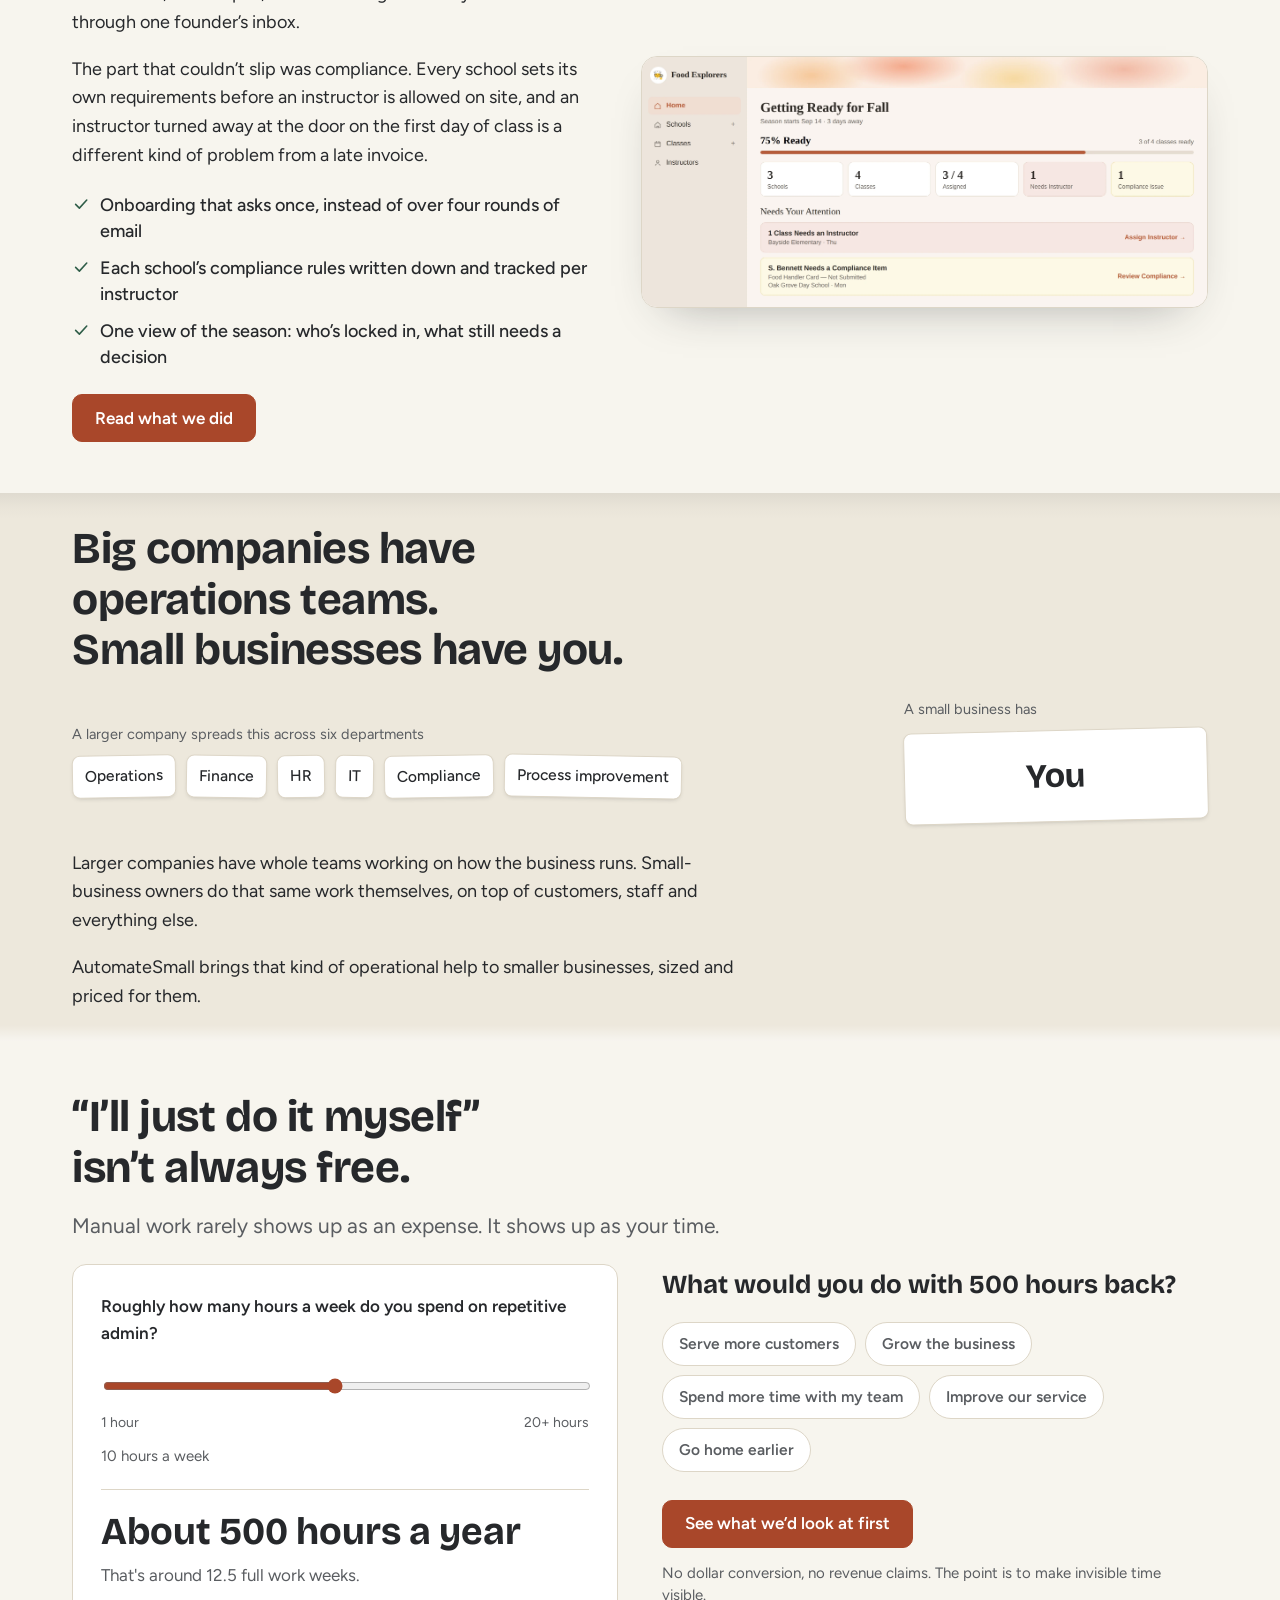
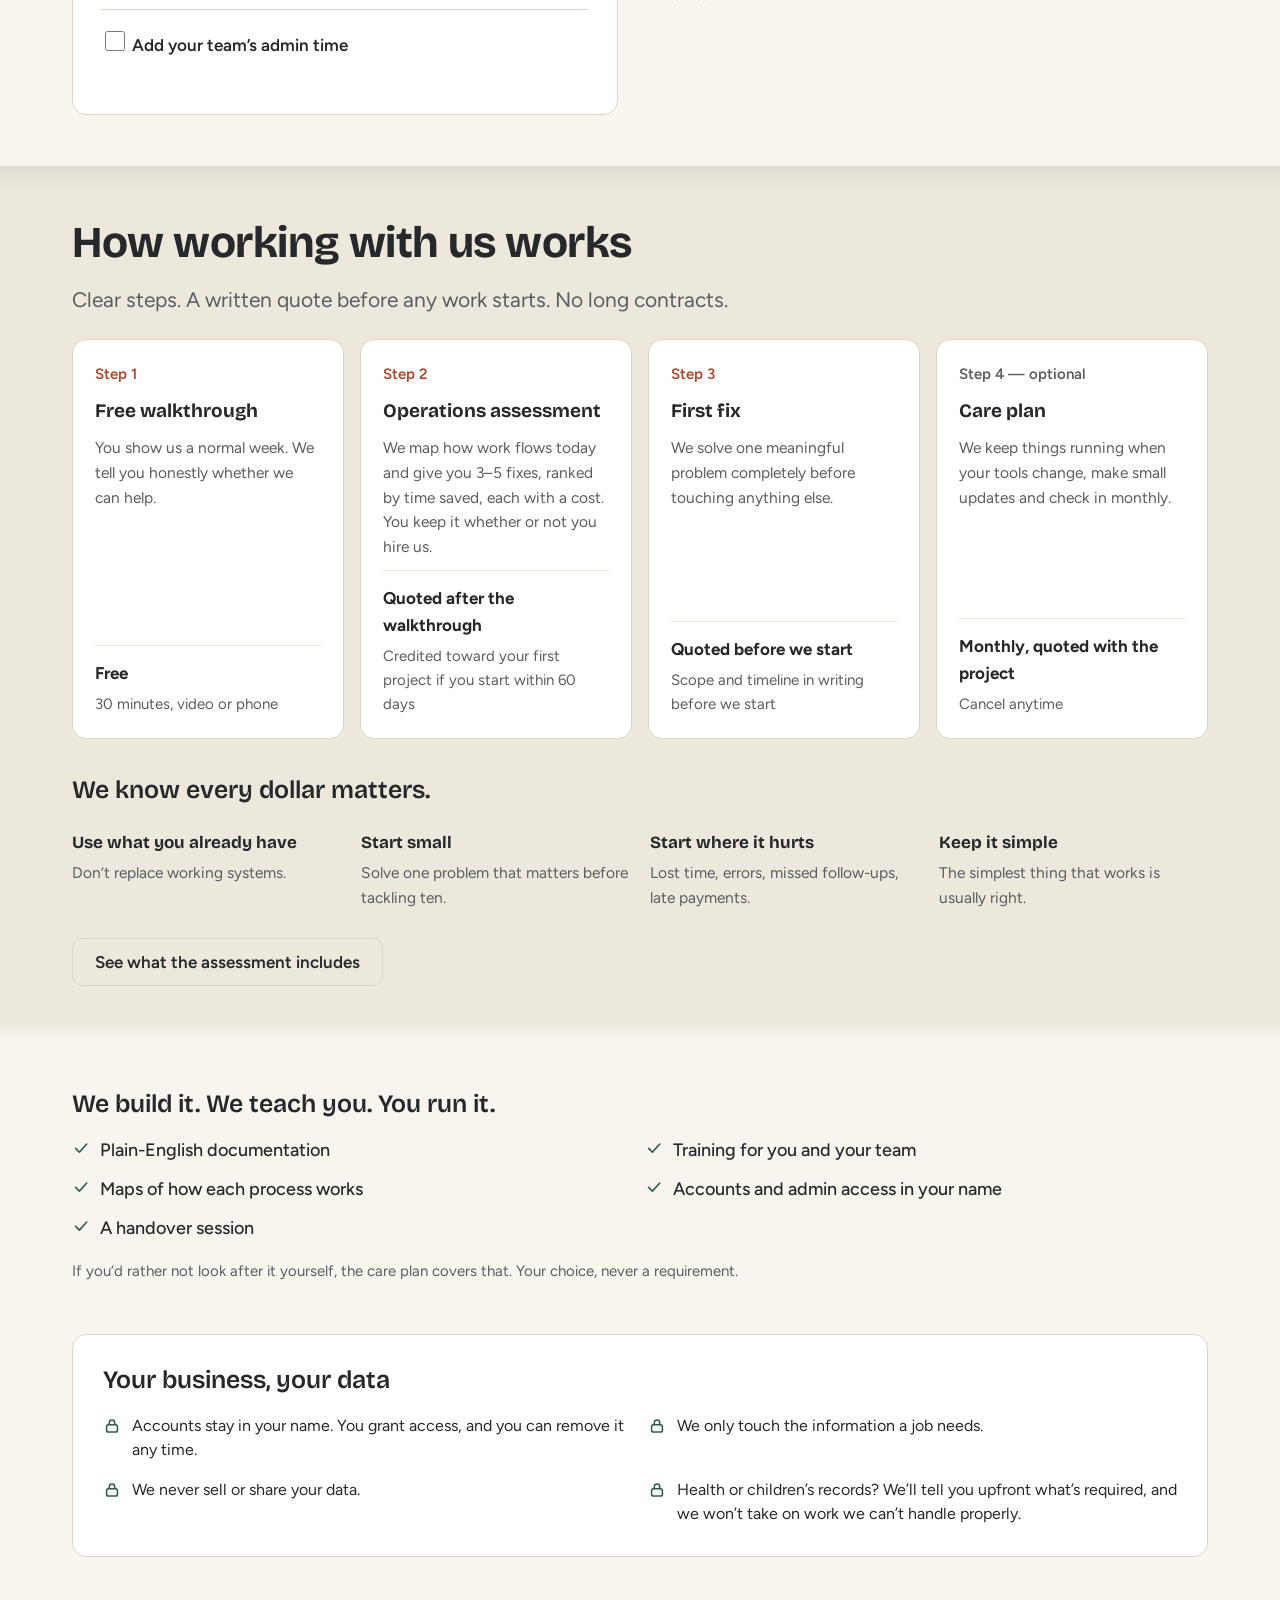
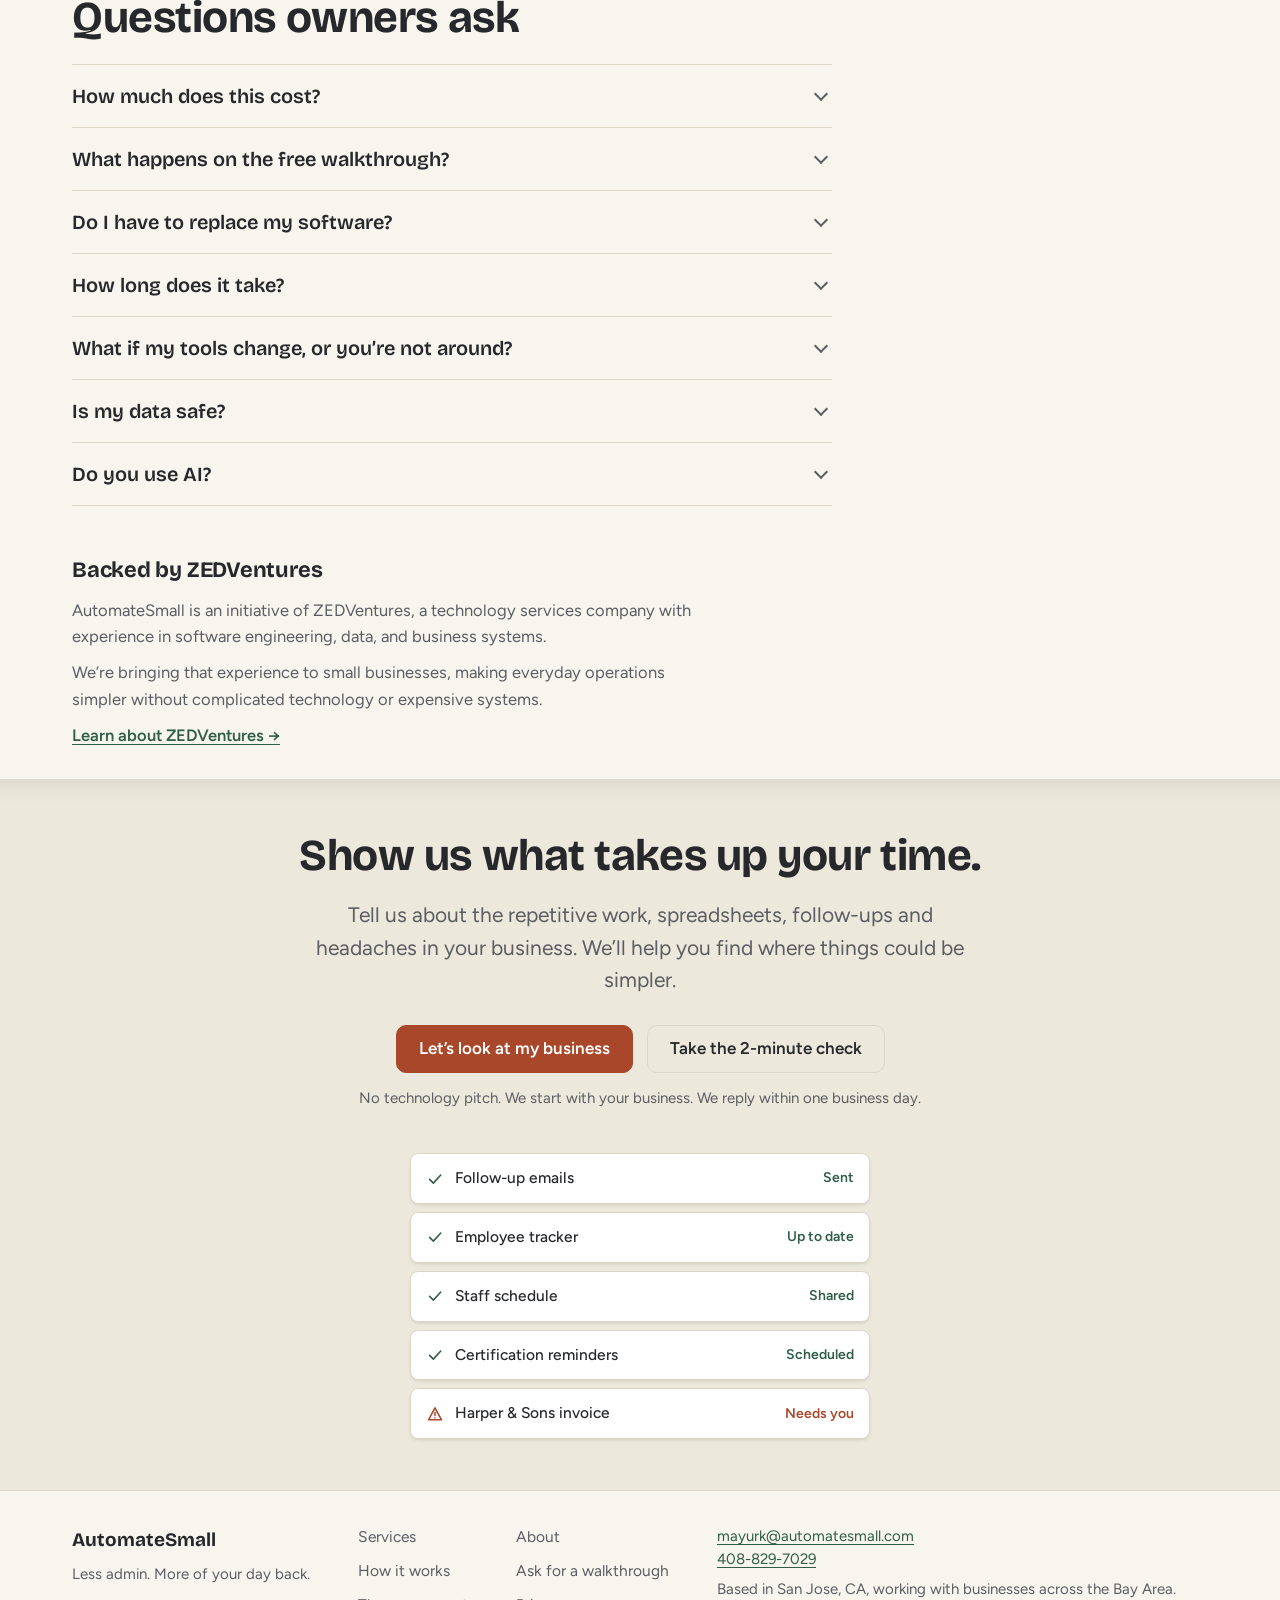
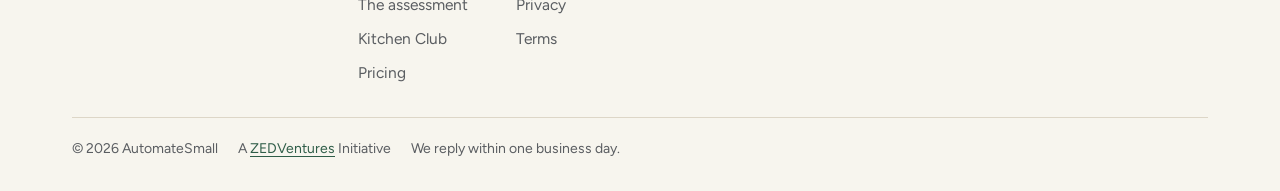
==== commit c33f51ce: "Say the brand once in the footer, not three times The legal row read "(c) 2026 AutomateSmall / Autom" ====
--- a/index.html
+++ b/index.html
@@ -536,7 +536,7 @@
     </div>
     <div class="foot__legal">
       <span>&copy; 2026 AutomateSmall</span>
-      <span>AutomateSmall &mdash; A <a href="https://www.zedventures.com">ZEDVentures</a> Initiative</span>
+      <span>A <a href="https://www.zedventures.com">ZEDVentures</a> Initiative</span>
       <span>We reply within one business day.</span>
     </div>
   </div>
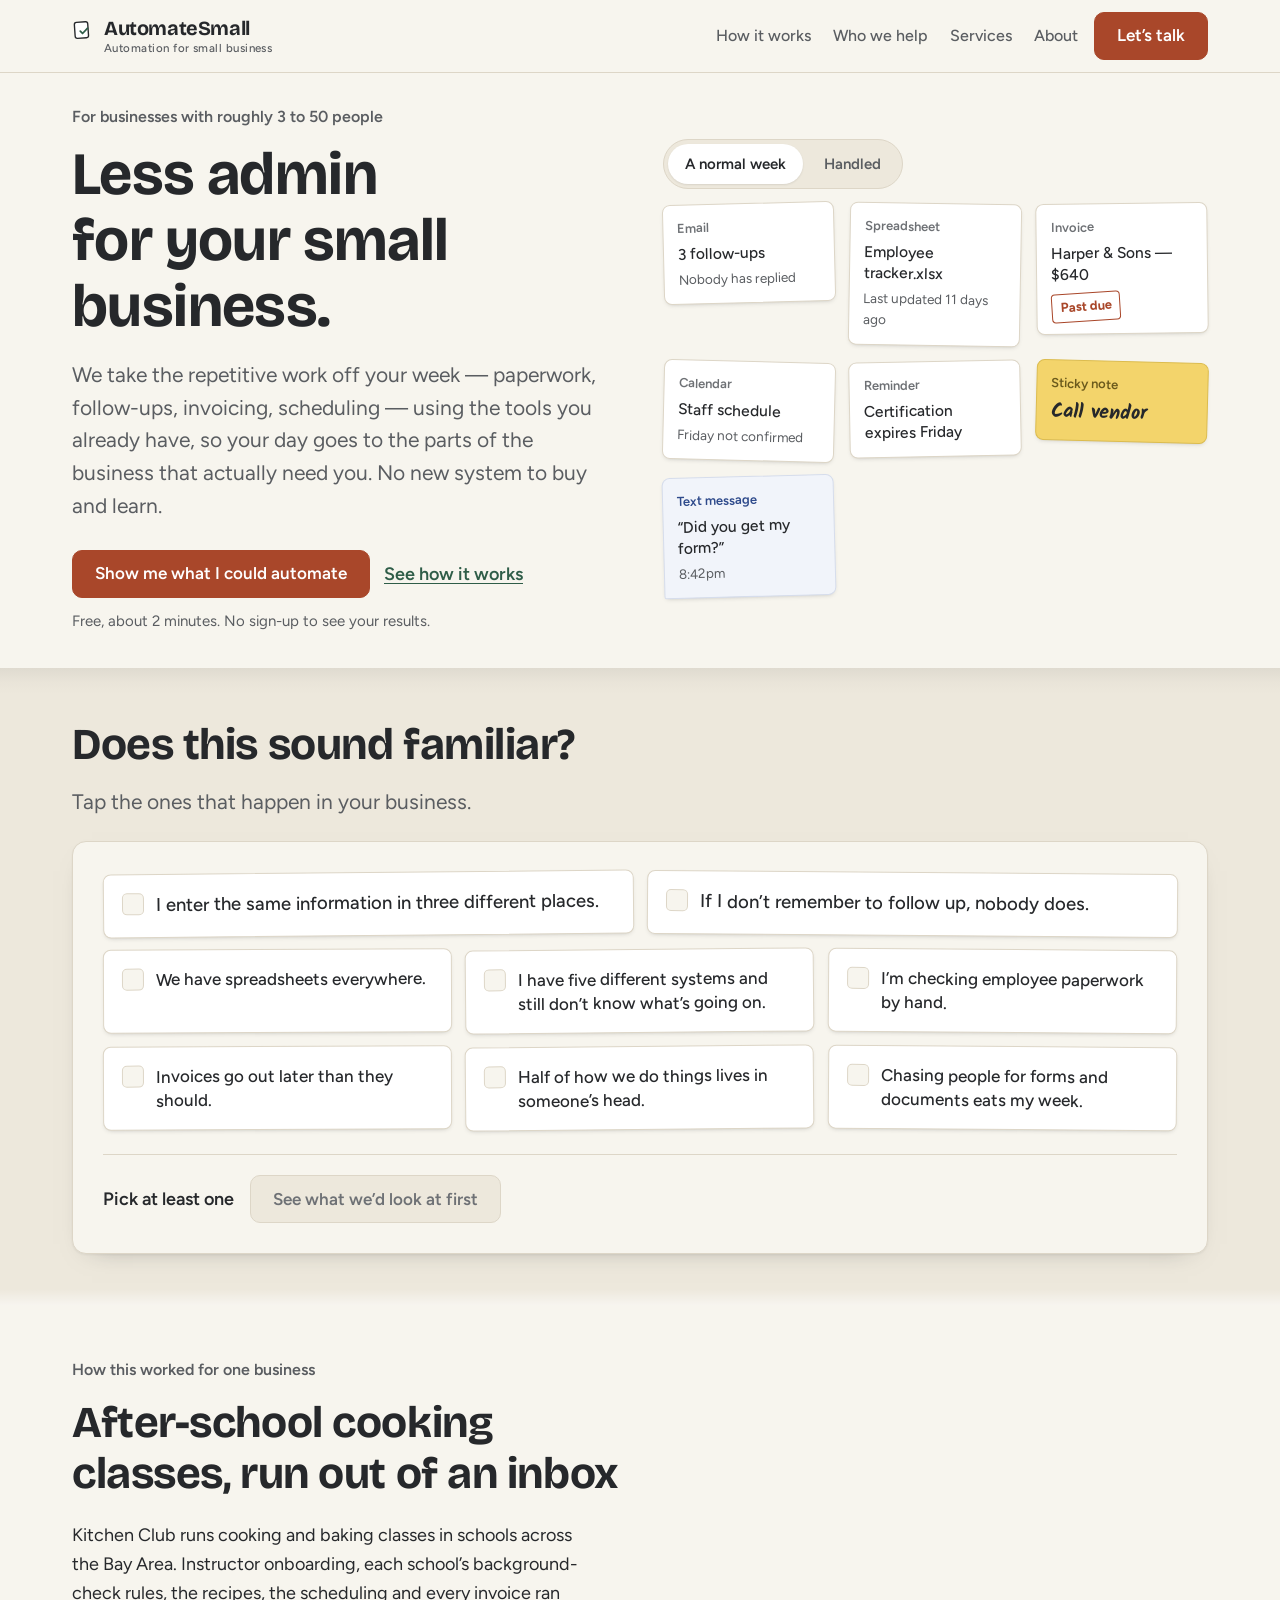
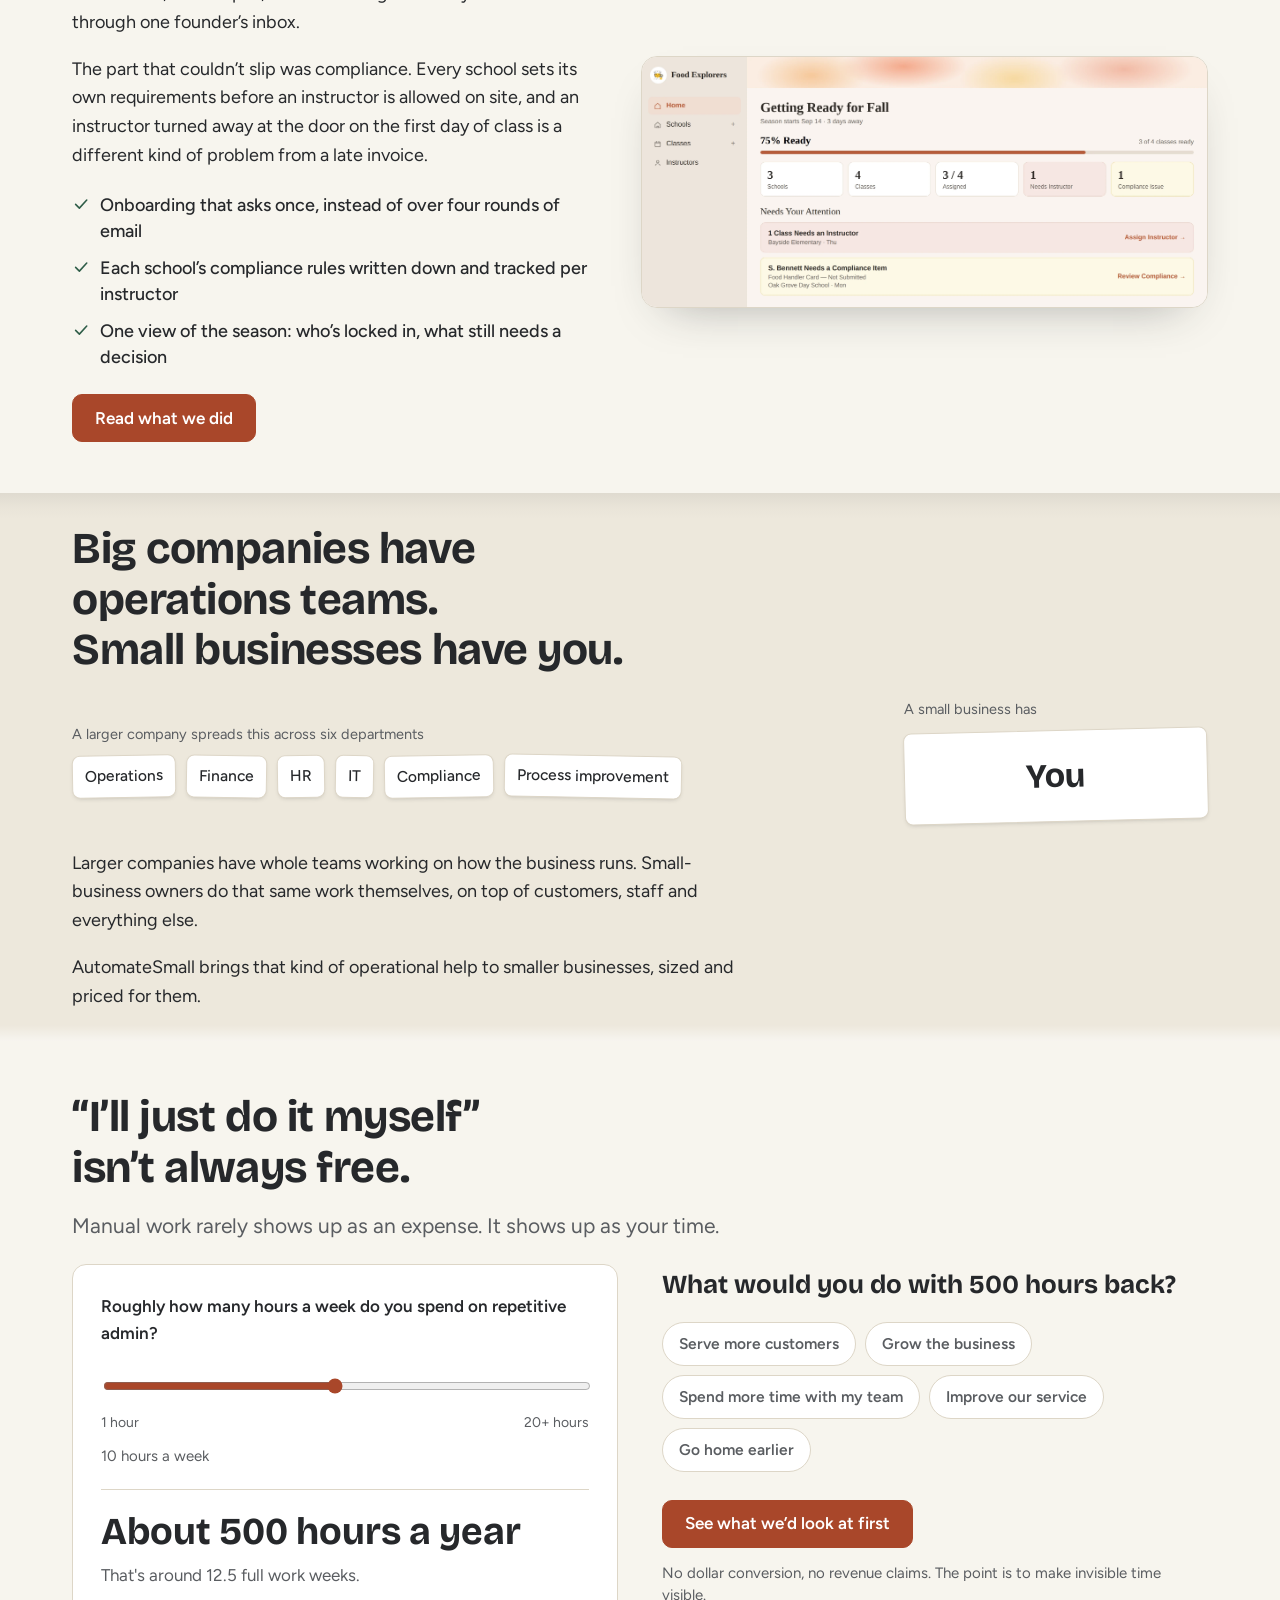
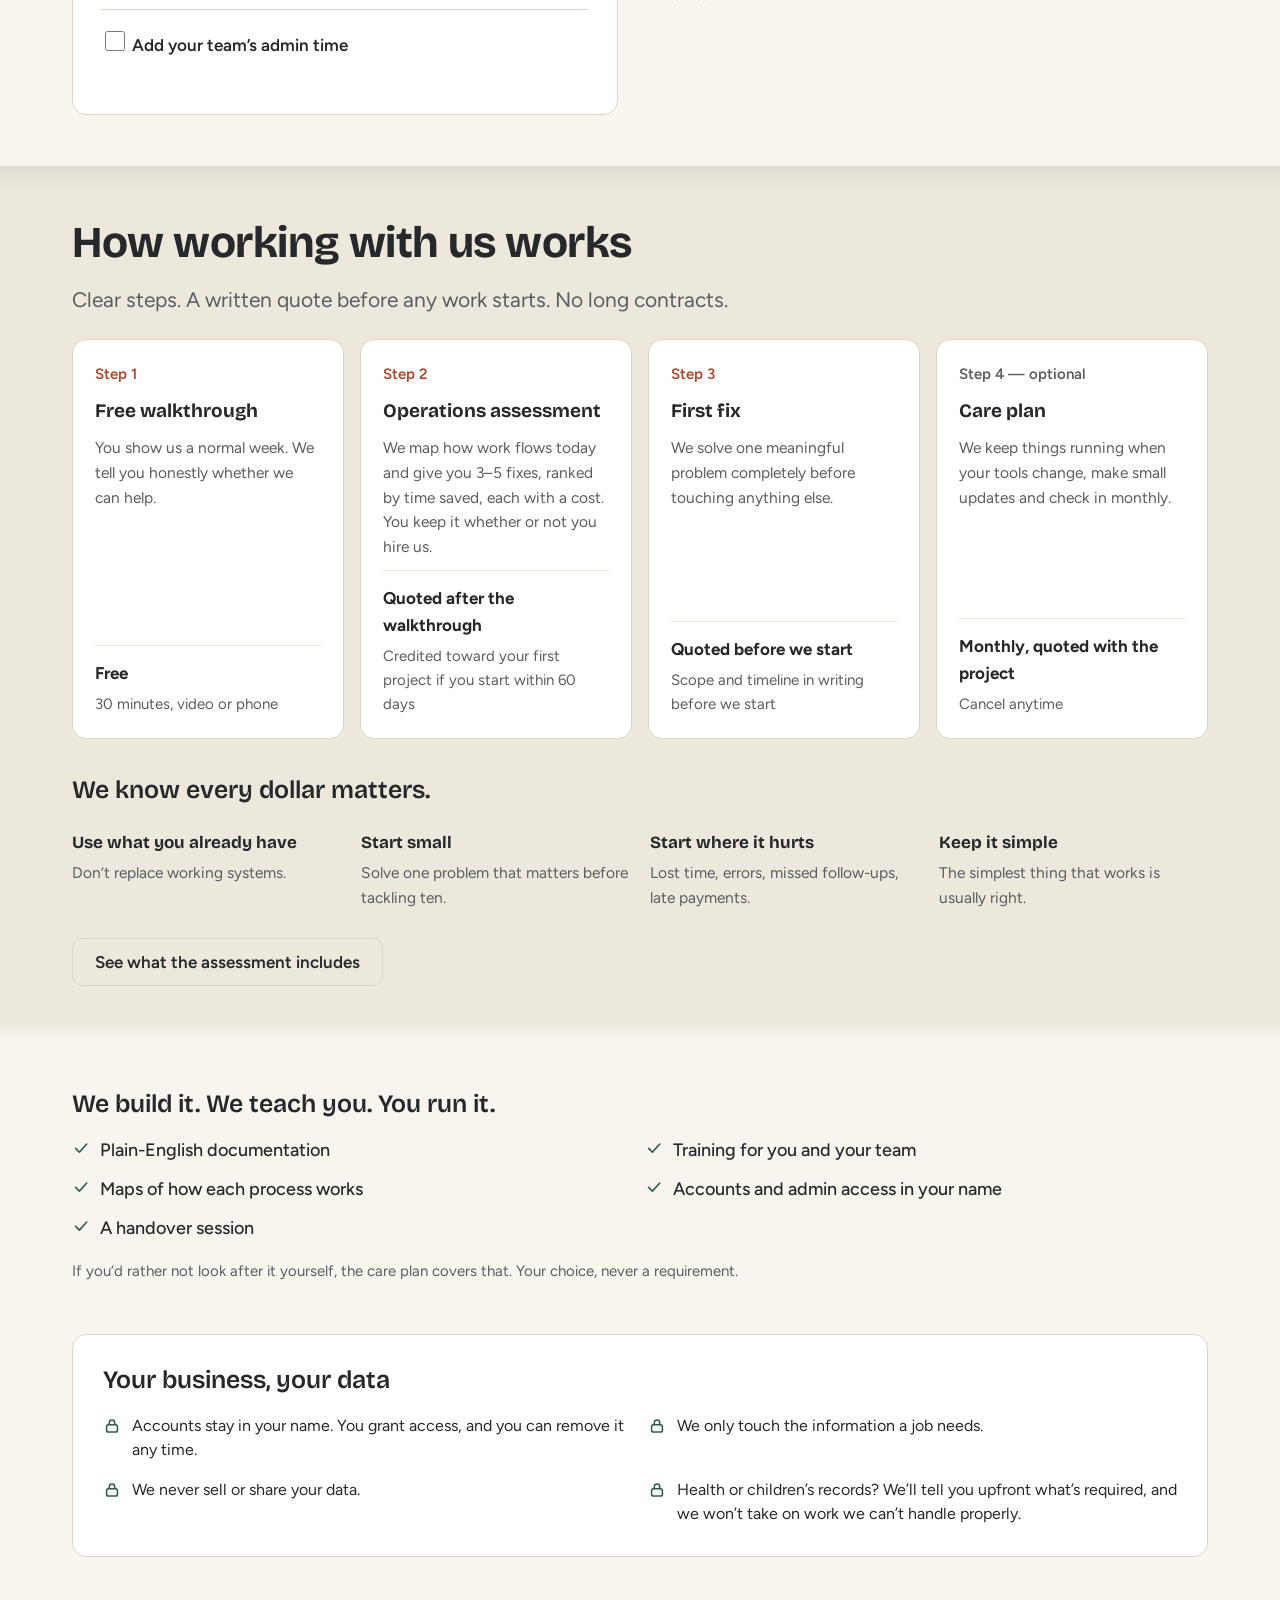
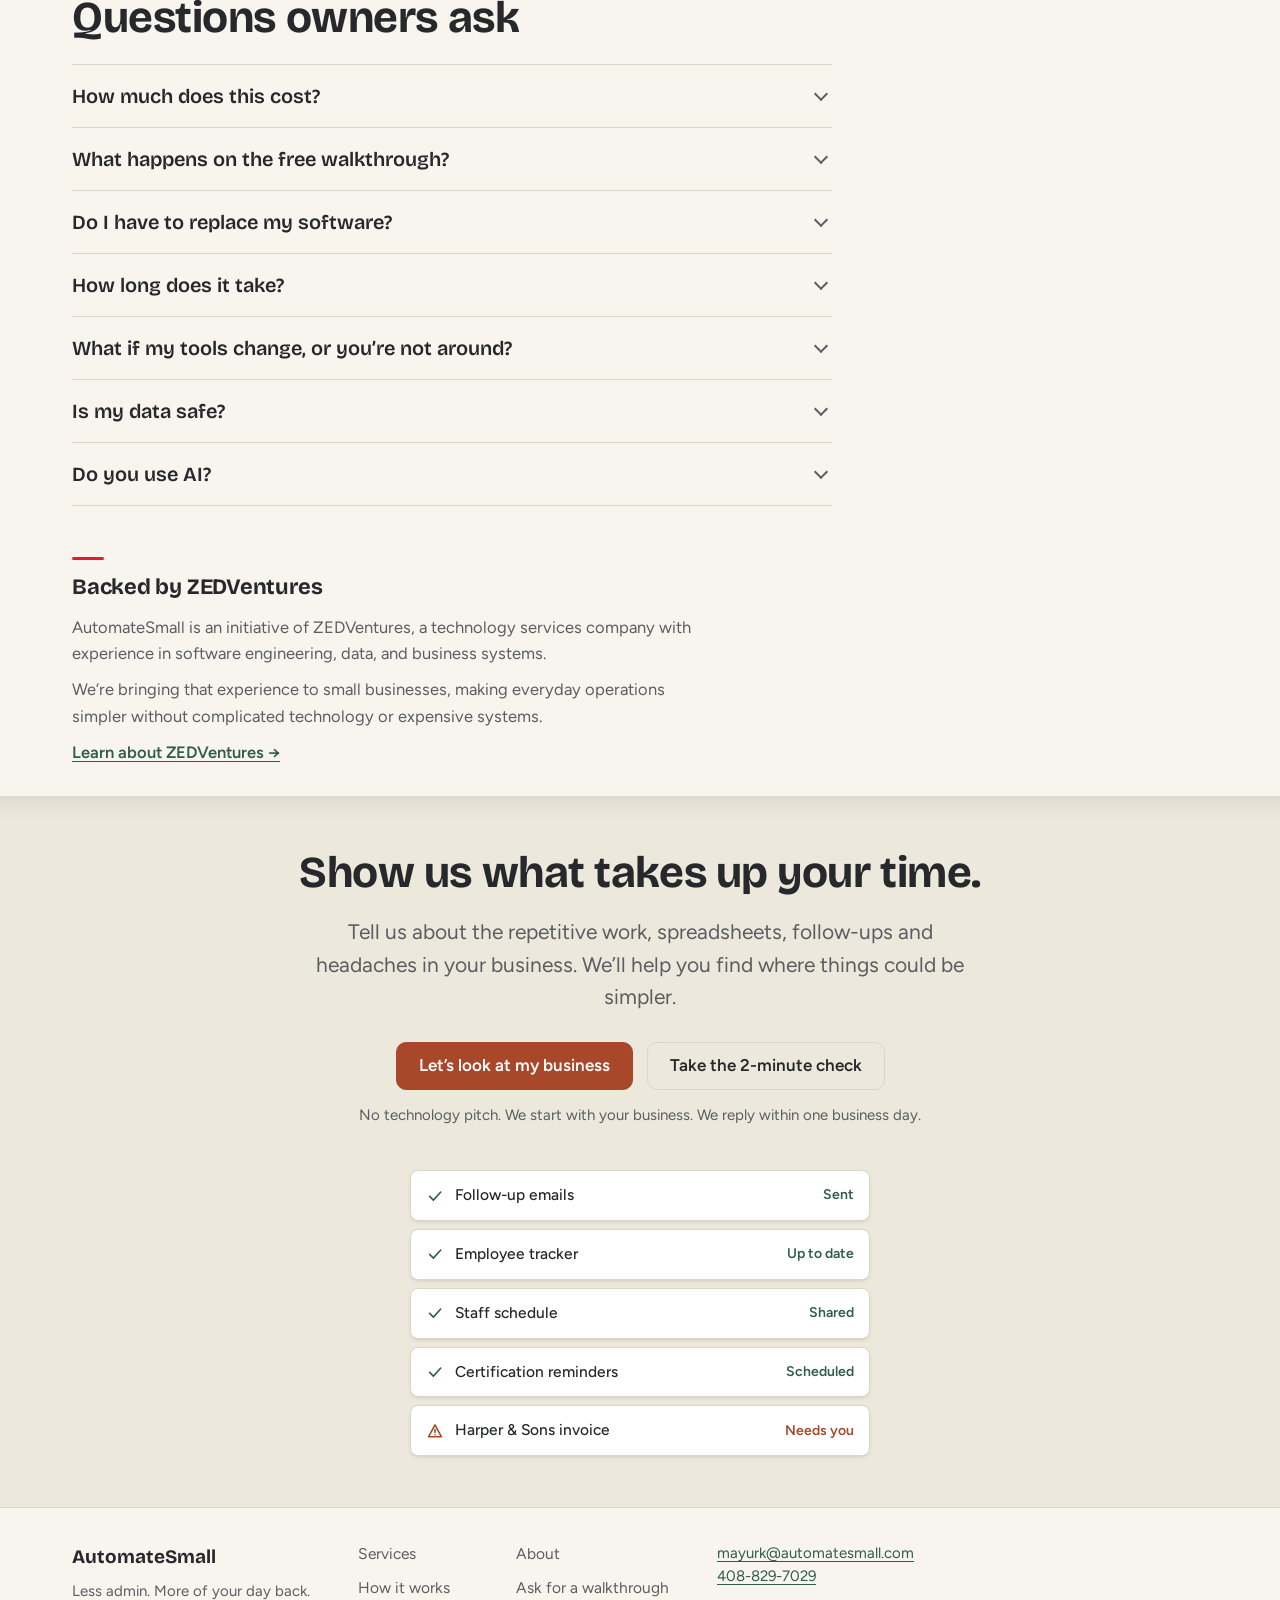
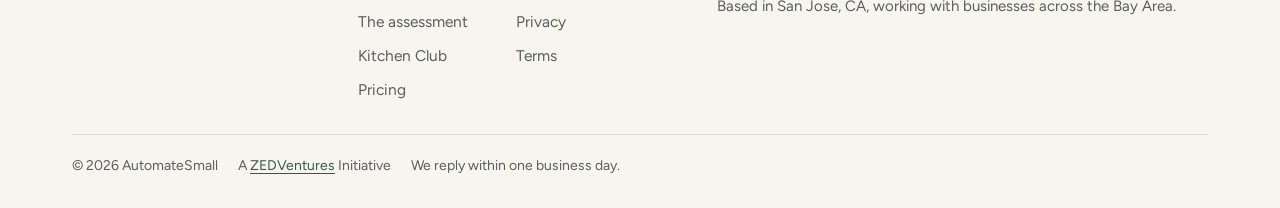
==== commit c2177194: "Pre-launch: price commitment, favicon, canonical mismatch Three of the four findings from the launch" ====
--- a/index.html
+++ b/index.html
@@ -17,6 +17,9 @@
 <link rel="preconnect" href="https://fonts.googleapis.com">
 <link rel="preconnect" href="https://fonts.gstatic.com" crossorigin>
 <link rel="stylesheet" href="https://fonts.googleapis.com/css2?family=Bricolage+Grotesque:opsz,wght@12..96,600;12..96,700&amp;family=Figtree:wght@400;500;600&amp;family=Kalam&amp;display=swap">
+<link rel="icon" href="assets/favicon.svg" type="image/svg+xml">
+<link rel="icon" href="assets/favicon-32.png" sizes="32x32" type="image/png">
+<link rel="apple-touch-icon" href="assets/apple-touch-icon.png">
 <link rel="stylesheet" href="assets/styles.css">
 <script type="application/ld+json">{"@context": "https://schema.org", "@graph": [{"@type": "ProfessionalService", "name": "AutomateSmall", "description": "AutomateSmall looks at how a small business actually runs, removes steps that don't need to exist, and makes the rest happen automatically using tools the owner already has.", "url": "https://automatesmall.com", "email": "mayurk@automatesmall.com", "areaServed": "San Francisco Bay Area", "knowsAbout": ["Small business operations", "Process improvement", "Invoice follow-up", "Employee onboarding", "Certification tracking"]}, {"@type": "FAQPage", "mainEntity": [{"@type": "Question", "name": "How much does this cost?", "acceptedAnswer": {"@type": "Answer", "text": "The walkthrough is free. Everything after it is quoted once we have seen how your business actually runs — the assessment after the walkthrough, the first project after the assessment. You get a written quote before any work starts."}}, {"@type": "Question", "name": "What happens on the free walkthrough?", "acceptedAnswer": {"@type": "Answer", "text": "You tell us about a normal week: where the time goes, what falls through the cracks. We’ll say honestly whether we can help. There’s no slide deck and no pressure to buy anything."}}, {"@type": "Question", "name": "Do I have to replace my software?", "acceptedAnswer": {"@type": "Answer", "text": "Usually not. We start with what you already use, and only suggest something new when it clearly saves more than it costs."}}, {"@type": "Question", "name": "How long does it take?", "acceptedAnswer": {"@type": "Answer", "text": "We give you the timeline in writing along with the price, before anything starts. It depends almost entirely on how many tools are involved and how much of the work lives in somebody’s head."}}, {"@type": "Question", "name": "What if my tools change, or youre not around?", "acceptedAnswer": {"@type": "Answer", "text": "Everything is documented so another person could maintain it. If you’d rather not deal with updates yourself, the care plan covers them."}}, {"@type": "Question", "name": "Is my data safe?", "acceptedAnswer": {"@type": "Answer", "text": "We use the access you grant, only for the job at hand, and you can revoke it at any time."}}, {"@type": "Question", "name": "Do you use AI?", "acceptedAnswer": {"@type": "Answer", "text": "Sometimes, where it’s the simplest reliable way to do a job — like sorting incoming documents or drafting a reminder. It always sits inside a process we design, and you approve anything that matters. We pick whatever does the job most simply."}}]}]}</script>
 </head>
@@ -26,7 +29,7 @@
 <header class="nav" id="nav">
   <div class="wrap">
     <div class="nav__inner">
-      <a class="nav__logo" href="index.html">
+      <a class="nav__logo" href="/">
         <svg class="nav__mark" viewBox="0 0 24 24" fill="none" aria-hidden="true">
           <rect x="3" y="3.4" width="14.6" height="17.4" rx="2.4" fill="#FFFFFF" stroke="#26282B" stroke-width="1.5" transform="rotate(-4 10 12)"/>
           <path d="M9 13.3l2.5 2.5 5.5-5.9" stroke="#2F5D48" stroke-width="1.9" stroke-linecap="round" stroke-linejoin="round"/>
@@ -521,7 +524,7 @@
         <a href="how-it-works.html">How it works</a>
         <a href="assessment.html">The assessment</a>
         <a href="kitchen-club.html">Kitchen Club</a>
-        <a href="index.html#pricing">Pricing</a>
+        <a href="/#pricing">Pricing</a>
       </nav>
       <nav aria-label="Company">
         <a href="about.html">About</a>
--- a/assets/styles.css
+++ b/assets/styles.css
@@ -21,6 +21,9 @@
   --status-attention: #B3261E;
   --status-due:       #9A6700;
   --line:             #DDD6C7;
+
+  --zed: #E31937;   /* ZEDVentures brand red. Only ever used to mark the
+                       parent-company relationship. Never decorative. */
 
   /* Derived, kept in the same warm family */
   --brick-deep:   #8E3A21;
@@ -494,6 +497,18 @@
    colour one step back from the page's own. It should read like a note at the
    end of a letter. */
 .backing{ max-width:min(640px,66ch); }
+/* The ZEDVentures mark. A short bar wherever the parent company is named, and
+   nowhere else on the site -- it is a signal of ownership, not an accent, so
+   --brick remains AutomateSmall's own warm red in all twelve of its existing
+   places and nothing that was brick has become this.
+   #E31937 measures 4.32 on --paper and 3.85 on --paper-deep. Both are below
+   the 4.5 AA floor for small text and above the 3.0 floor for non-text, which
+   is why the mark is a rule and never a word. */
+.backing__h::before,
+.sec-head--zed h2::before{
+  content:''; display:block; width:32px; height:3px; margin-bottom:14px;
+  border-radius:1.5px; background:var(--zed);
+}
 .backing__h{ font-family:var(--display); font-weight:700; font-size:clamp(19px,1.9vw,22px);
   line-height:1.25; margin-bottom:12px; }
 .backing p{ color:var(--ink-soft); font-size:16.5px; line-height:1.6; }
@@ -718,6 +733,16 @@
 .foot nav{ display:grid; gap:9px; }
 .foot nav a{ font-size:15.5px; color:var(--ink-soft); text-decoration:none; }
 .foot nav a:hover{ color:var(--ink); }
+/* The footer's ZEDVentures link. The brief asked for var(--zed) on the text,
+   but this row is 14px on --paper, where the red measures 4.32 -- under AA.
+   So the red goes on the underline, which is decoration rather than text, and
+   the hover colour is left to the site's own a:hover. The link is already
+   underlined at rest, so the hover state never depends on colour alone. */
+.foot__legal a:hover,
+.foot__legal a:focus-visible{
+  text-decoration-color:var(--zed); text-decoration-thickness:2px;
+}
+
 .foot__legal{ margin-top:32px; padding-top:20px; border-top:1px solid var(--line); display:flex; flex-wrap:wrap; gap:8px 20px; font-size:14px; color:var(--ink-soft); }
 
 /* ---------- Motion (B8) ---------- */
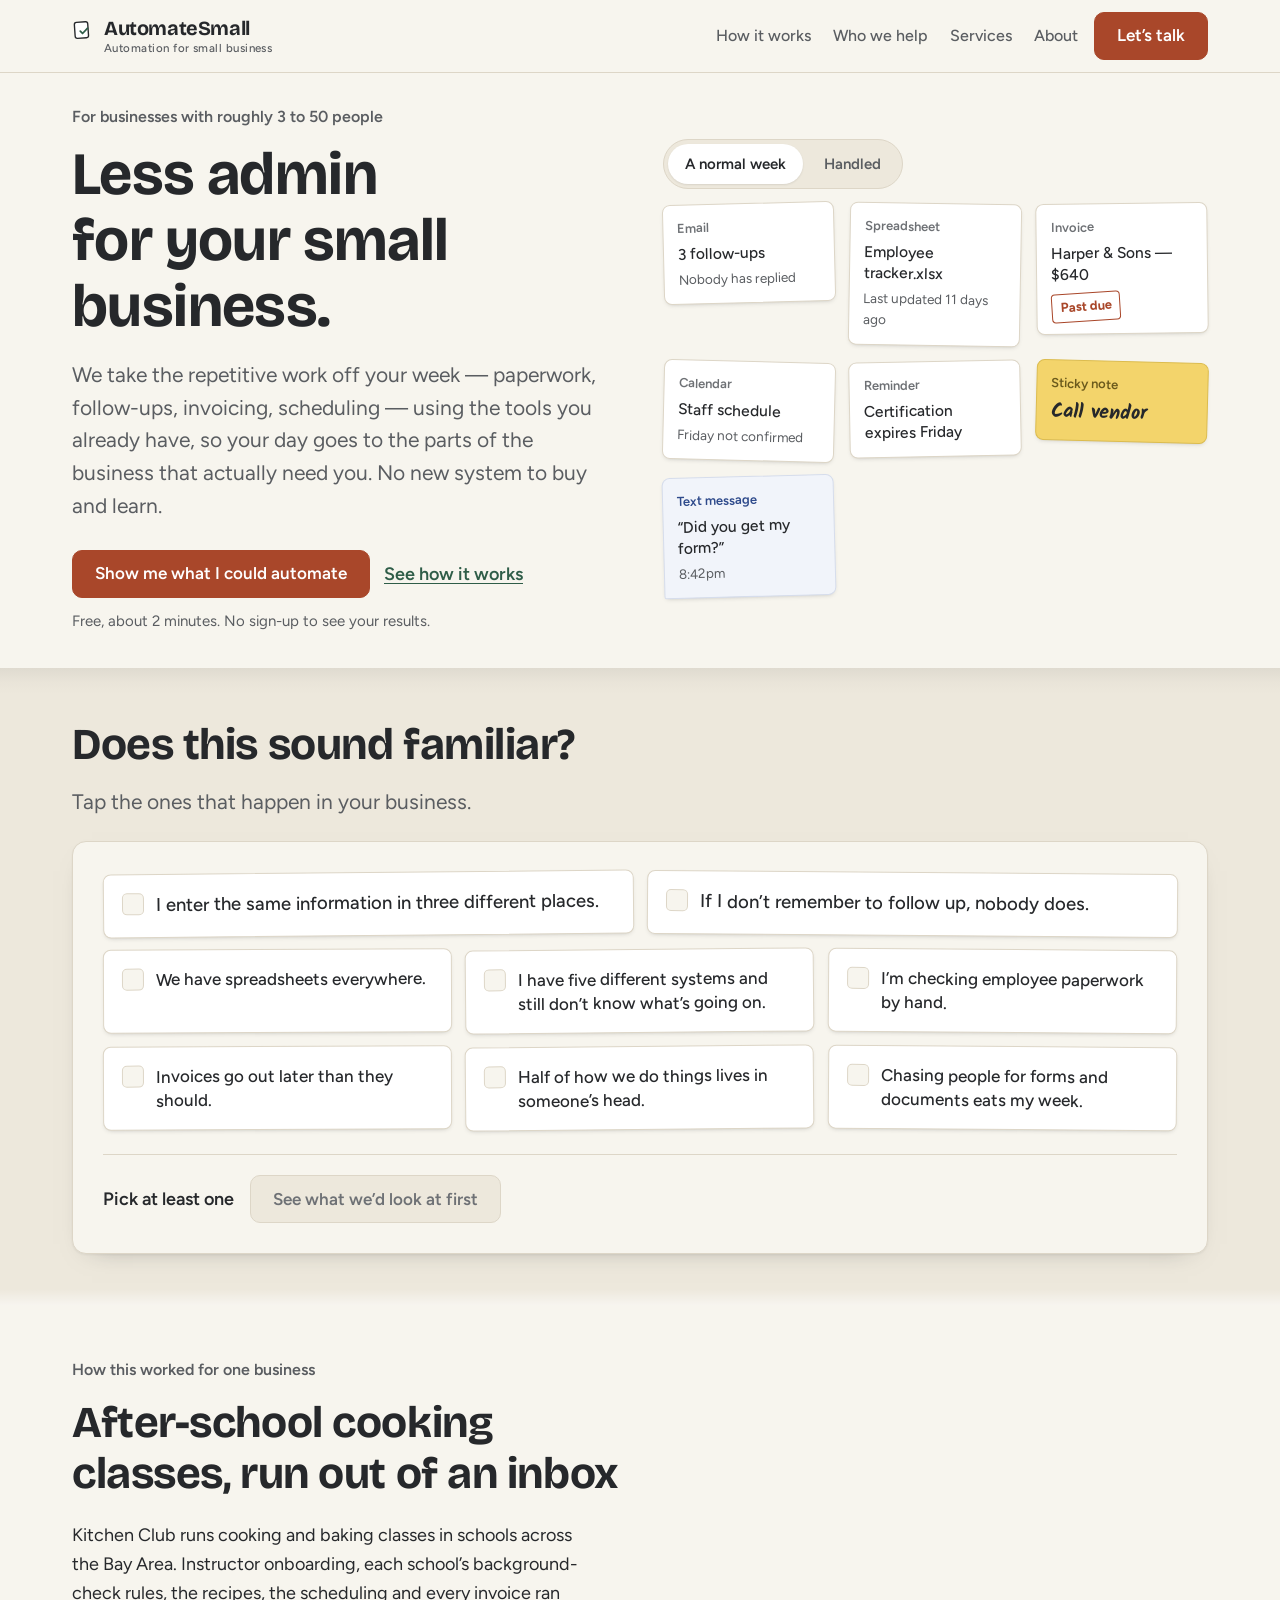
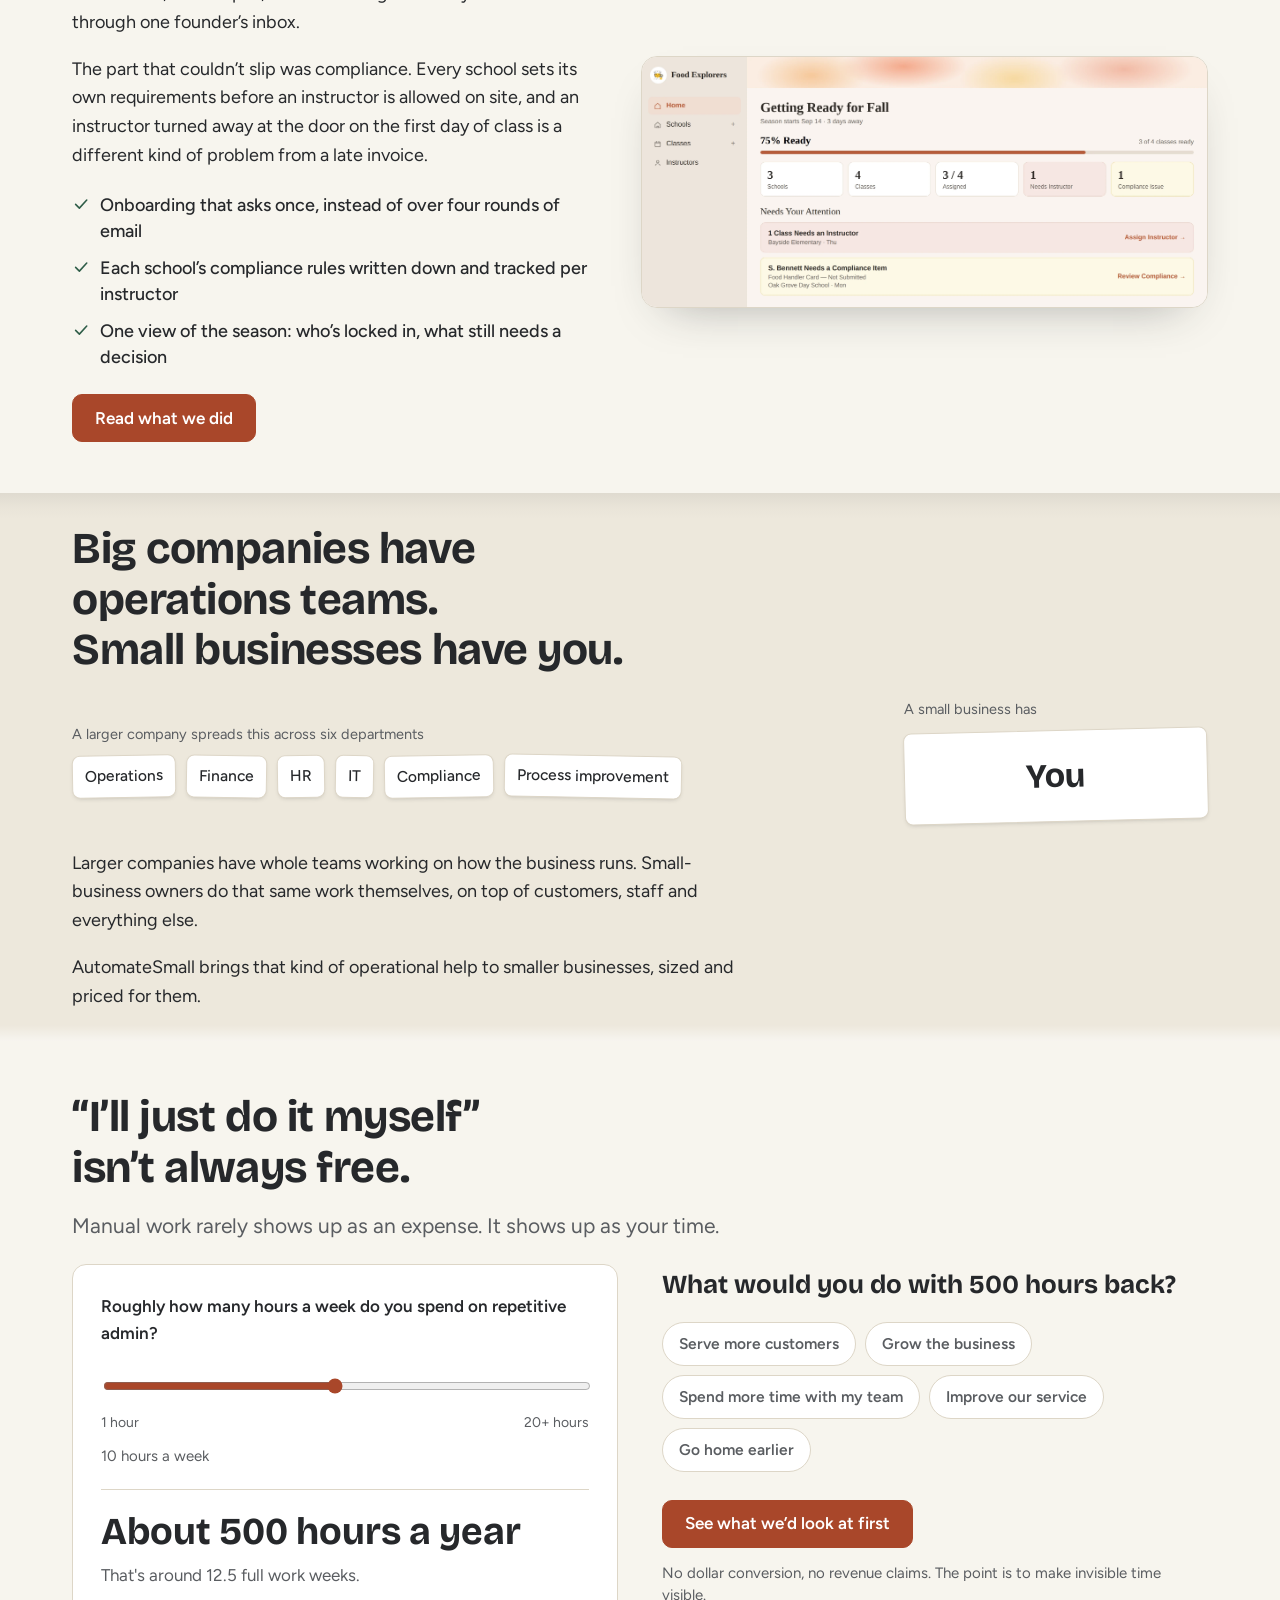
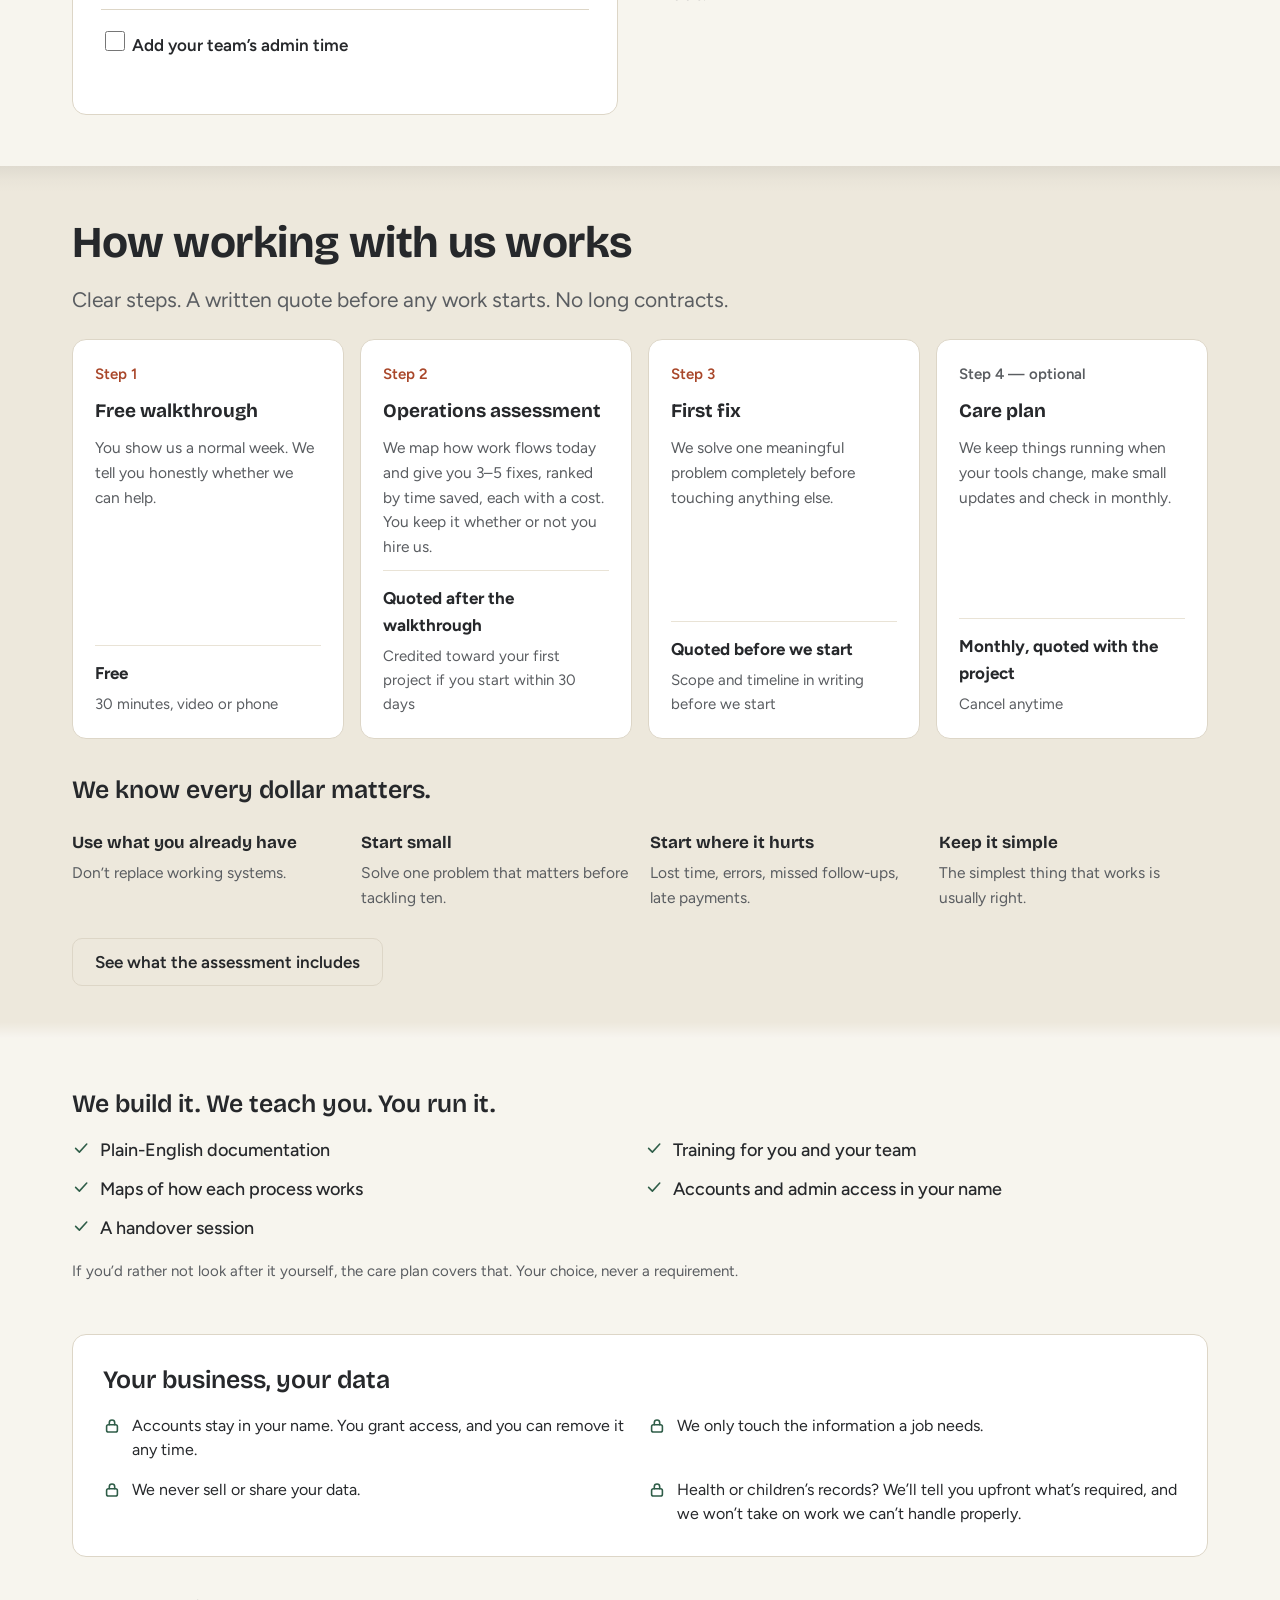
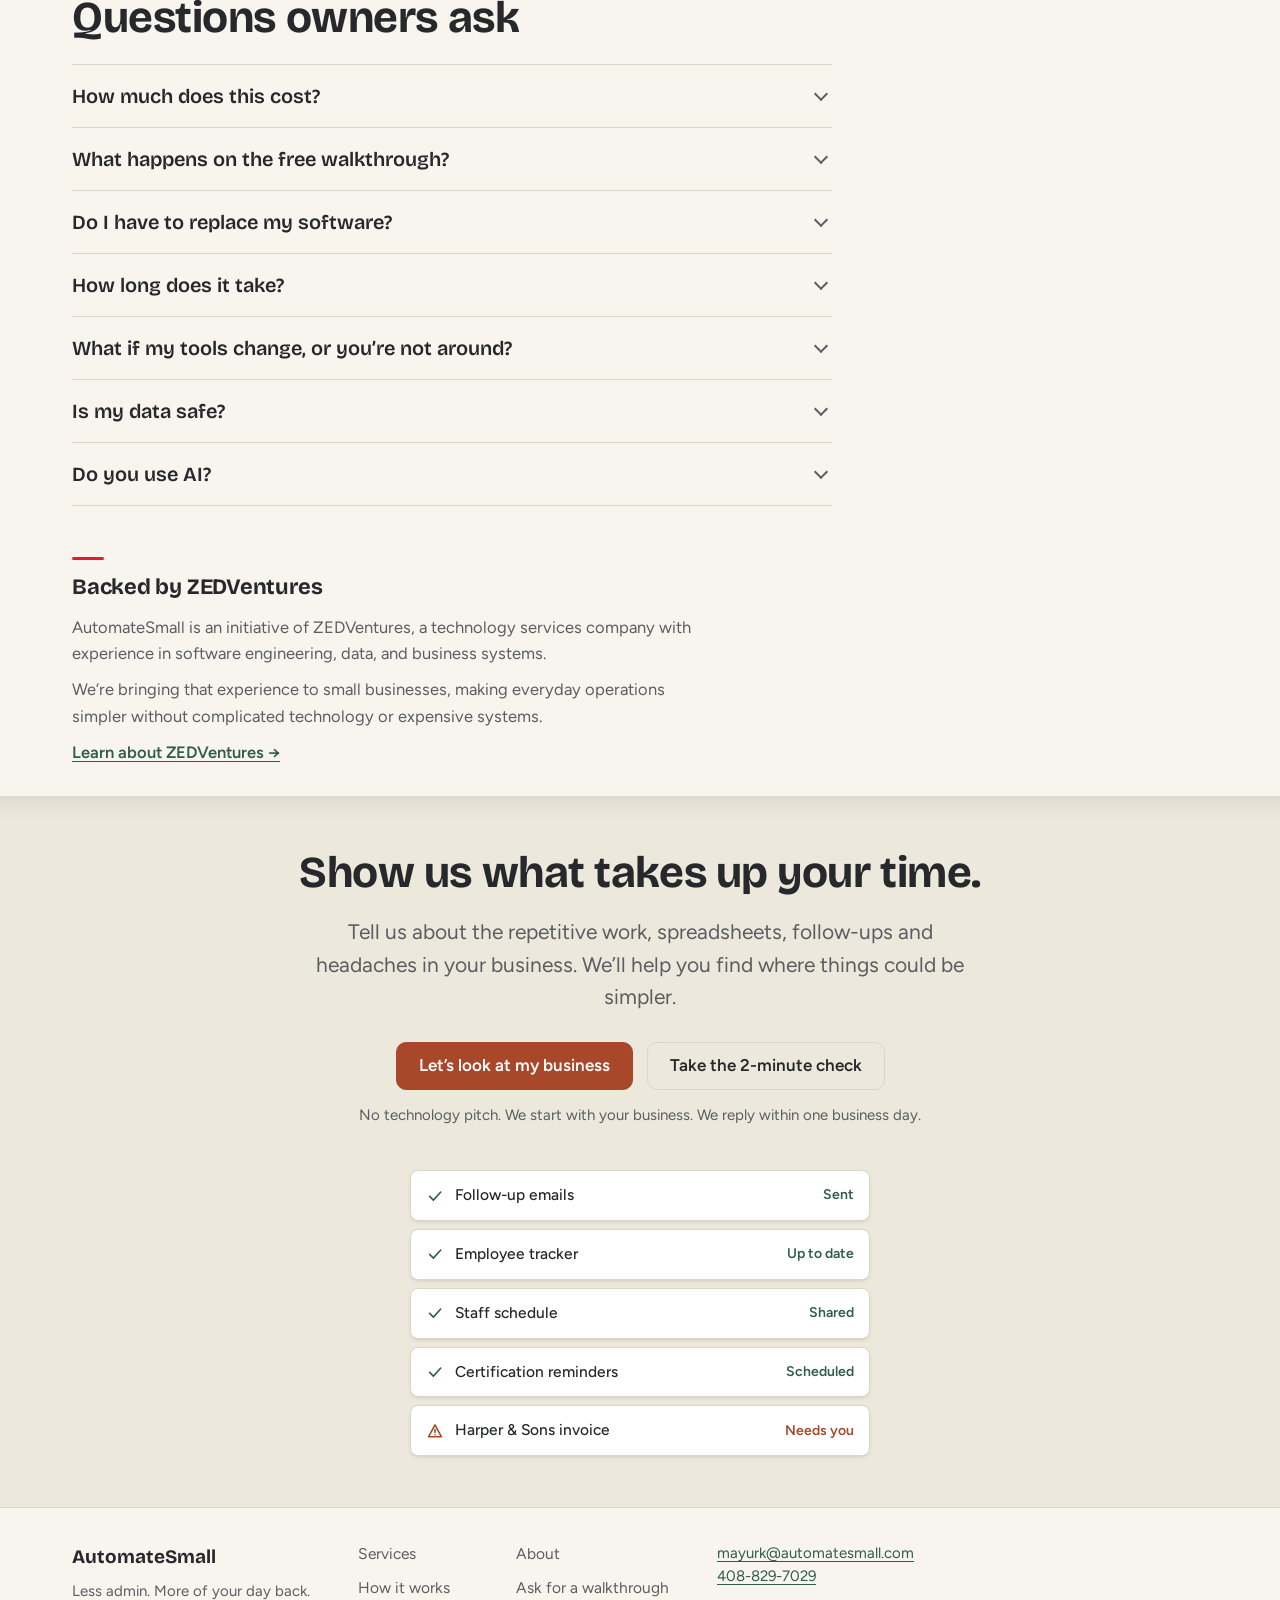
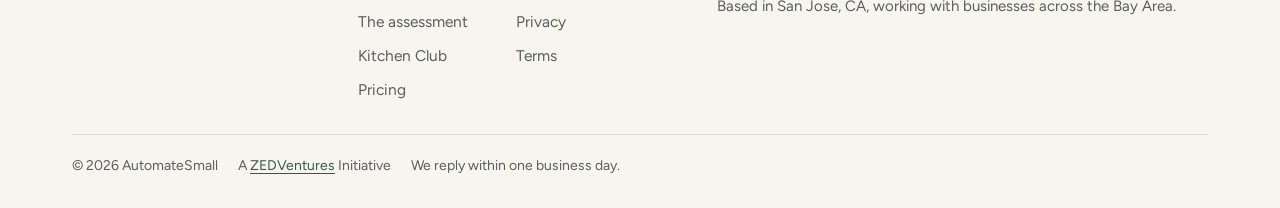
==== commit 6ba58c0a: "Assessment credit window: 60 days becomes 30 Stated in two places and they have to agree, because it" ====
--- a/index.html
+++ b/index.html
@@ -287,7 +287,7 @@
         <p class="pstep__k">Step 2</p>
         <p class="pstep__t">Operations assessment</p>
         <p class="pstep__d">We map how work flows today and give you 3&ndash;5 fixes, ranked by time saved, each with a cost. You keep it whether or not you hire us.</p>
-        <div class="pstep__meta"><span class="pstep__price">Quoted after the walkthrough</span><span class="pstep__time">Credited toward your first project if you start within 60 days</span></div>
+        <div class="pstep__meta"><span class="pstep__price">Quoted after the walkthrough</span><span class="pstep__time">Credited toward your first project if you start within 30 days</span></div>
       </div>
       <div class="pstep">
         <p class="pstep__k">Step 3</p>
